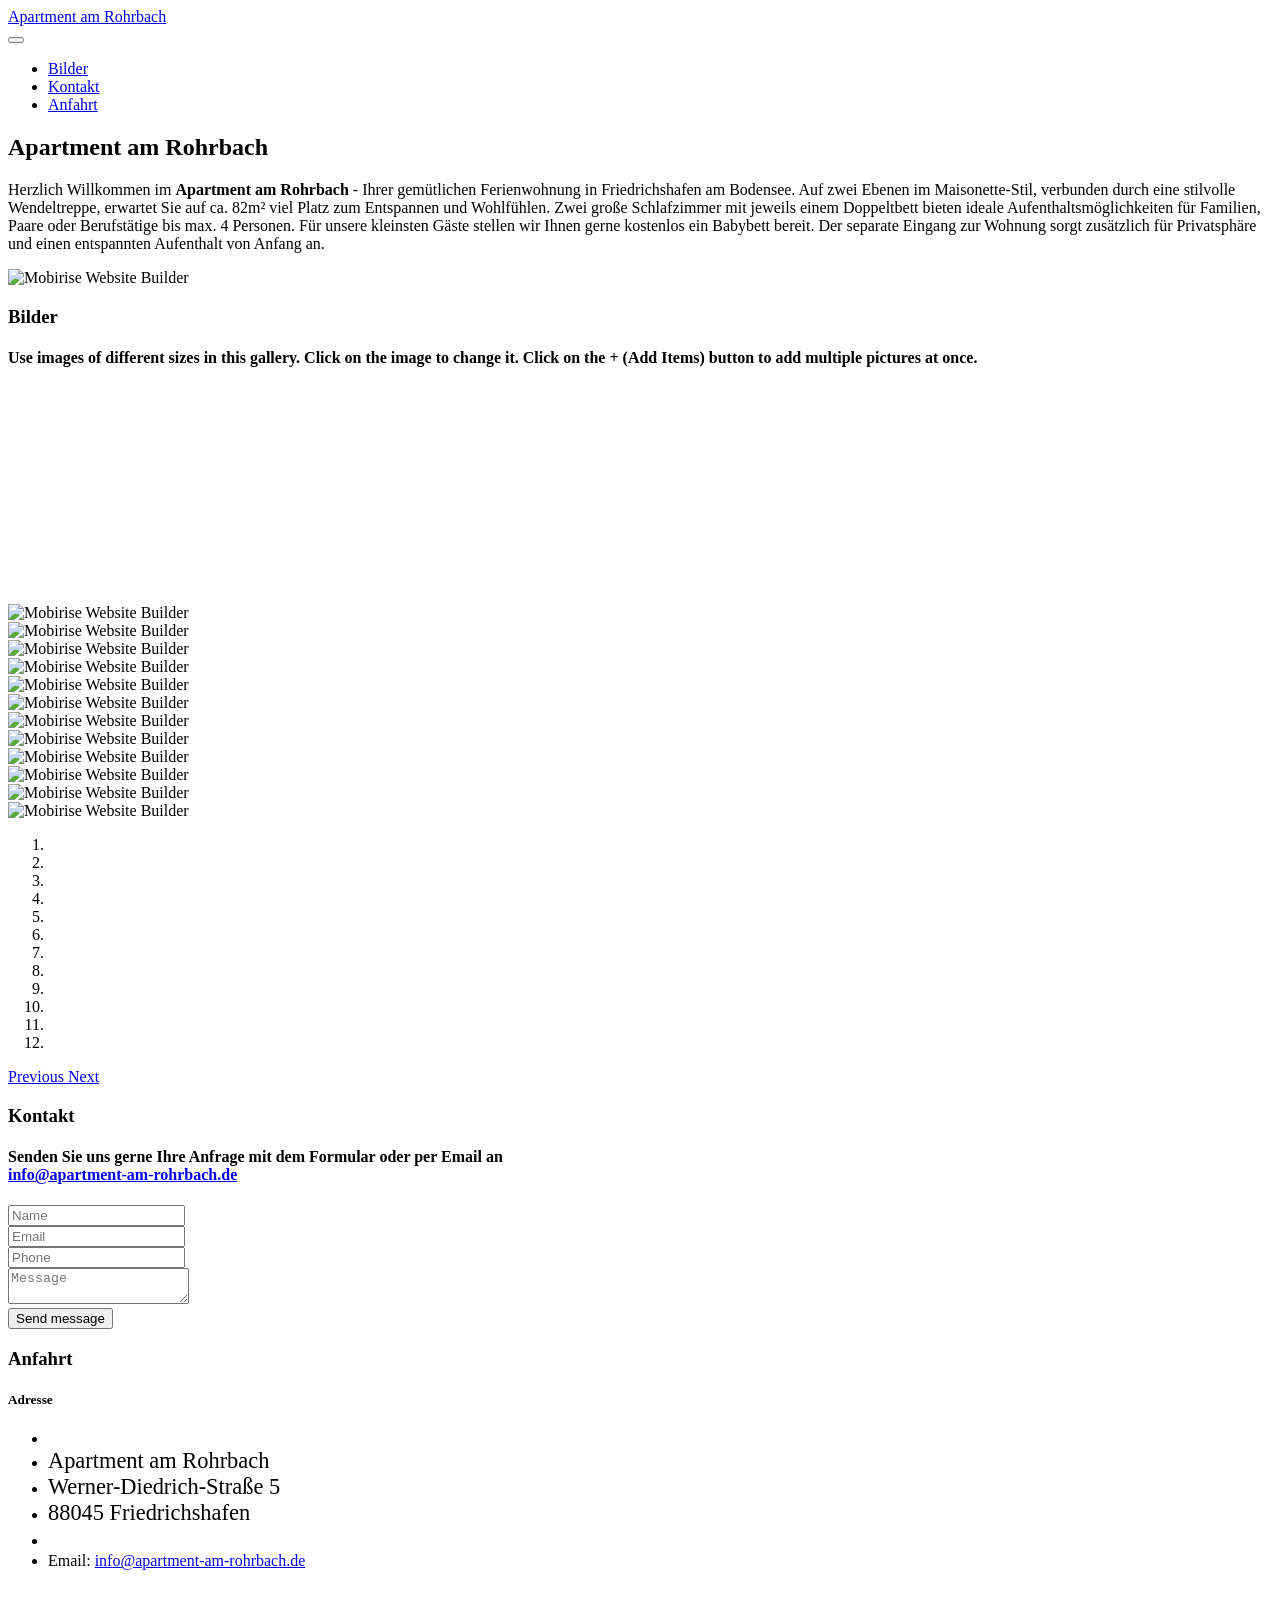
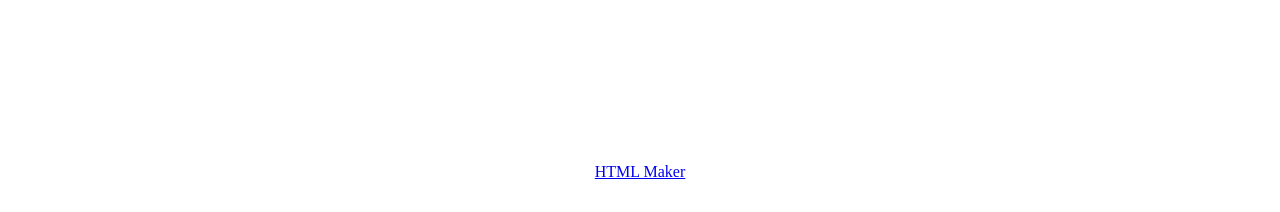
==== index.html @ 5d260c0f "Add files via upload" ====
<!DOCTYPE html>
<html  >
<head>
  <!-- Site made with Mobirise Website Builder v6.1.12, https://mobirise.com -->
  <meta charset="UTF-8">
  <meta http-equiv="X-UA-Compatible" content="IE=edge">
  <meta name="generator" content="Mobirise v6.1.12, mobirise.com">
  <meta name="viewport" content="width=device-width, initial-scale=1, minimum-scale=1">
  <link rel="shortcut icon" href="assets/images/logo.png" type="image/x-icon">
  <meta name="description" content="">
  
  
  <title>Apartment am Rohrbach</title>
  <link rel="stylesheet" href="assets/web/assets/mobirise-icons2/mobirise2.css">
  <link rel="stylesheet" href="assets/bootstrap/css/bootstrap.min.css">
  <link rel="stylesheet" href="assets/animatecss/animate.css">
  <link rel="stylesheet" href="assets/dropdown/css/style.css">
  <link rel="stylesheet" href="assets/theme/css/style.css">
  <link rel="stylesheet" href="assets/gallery/style.css">
  <link rel="preload" href="https://fonts.googleapis.com/css?family=Inter+Tight:100,200,300,400,500,600,700,800,900,100i,200i,300i,400i,500i,600i,700i,800i,900i&display=swap" as="style" onload="this.onload=null;this.rel='stylesheet'">
  <noscript><link rel="stylesheet" href="https://fonts.googleapis.com/css?family=Inter+Tight:100,200,300,400,500,600,700,800,900,100i,200i,300i,400i,500i,600i,700i,800i,900i&display=swap"></noscript>
  <link rel="preload" as="style" href="assets/mobirise/css/mbr-additional.css?v=cP3oNn"><link rel="stylesheet" href="assets/mobirise/css/mbr-additional.css?v=cP3oNn" type="text/css">

  
  
  
</head>
<body>
  
  <section data-bs-version="5.1" class="menu menu2 cid-tJS6tZXiPa" once="menu" id="menu02-0">
	

	<nav class="navbar navbar-dropdown navbar-fixed-top navbar-expand-lg">
		<div class="container">
			<div class="navbar-brand">
				
				<span class="navbar-caption-wrap"><a class="navbar-caption text-black text-primary display-4" href="index.html#header05-1">Apartment am Rohrbach</a></span>
			</div>
			<button class="navbar-toggler" type="button" data-toggle="collapse" data-bs-toggle="collapse" data-target="#navbarSupportedContent" data-bs-target="#navbarSupportedContent" aria-controls="navbarNavAltMarkup" aria-expanded="false" aria-label="Toggle navigation">
				<div class="hamburger">
					<span></span>
					<span></span>
					<span></span>
					<span></span>
				</div>
			</button>
			<div class="collapse navbar-collapse" id="navbarSupportedContent">
				<ul class="navbar-nav nav-dropdown nav-right" data-app-modern-menu="true"><li class="nav-item">
						<a class="nav-link link text-black text-primary display-4" href="index.html#gallery02-v" aria-expanded="false">Bilder</a>
					</li><li class="nav-item">
						<a class="nav-link link text-black text-primary display-4" href="index.html#form02-6">Kontakt</a>
					</li><li class="nav-item"><a class="nav-link link text-black text-primary display-4" href="index.html#contacts02-9">Anfahrt</a></li></ul>
				<div class="icons-menu">
					<a class="iconfont-wrapper" href="https://www.apartment-am-rohrbach.de" target="_blank">
						<span class="p-2 mbr-iconfont mobi-mbri-home mobi-mbri"></span>
					</a>
					<a class="iconfont-wrapper" href="mailto:info@apartment-am-rohrbach.de">
						<span class="p-2 mbr-iconfont mobi-mbri-letter mobi-mbri"></span>
					</a>
					<a class="iconfont-wrapper" href="https://maps.app.goo.gl/yZsZpPcRjPJZHcR48" target="_blank">
						<span class="p-2 mbr-iconfont mobi-mbri-map-pin mobi-mbri"></span>
					</a>
					
				</div>
				
			</div>
		</div>
	</nav>
</section>

<section data-bs-version="5.1" class="header5 cid-tJS6uM4N87" id="header05-1">
	

	
	
	<div class="topbg"></div>
	<div class="align-center container">
		<div class="row justify-content-center">
			<div class="col-md-12 col-lg-9">
				<h1 class="mbr-section-title mbr-fonts-style mb-4 display-1"><strong>Apartment am Rohrbach</strong><br></h1>
				<p class="mbr-text mbr-fonts-style mb-4 display-7">Herzlich Willkommen im <strong>Apartment am Rohrbach</strong> - Ihrer gemütlichen Ferienwohnung in Friedrichshafen am Bodensee. Auf zwei Ebenen im Maisonette-Stil, verbunden durch eine stilvolle Wendeltreppe, erwartet Sie auf ca. 82m² viel Platz zum Entspannen und Wohlfühlen. Zwei große Schlafzimmer mit jeweils einem Doppeltbett bieten ideale Aufenthaltsmöglichkeiten für Familien, Paare oder Berufstätige bis max. 4 Personen. Für unsere kleinsten Gäste stellen wir Ihnen gerne kostenlos ein Babybett bereit. Der separate Eingang zur Wohnung sorgt zusätzlich für Privatsphäre und einen entspannten Aufenthalt von Anfang an.</p>
				
			</div>
		</div>
		<div class="row mt-5 justify-content-center">
			<div class="col-12 col-lg-12">
				<img src="assets/images/2026-04-212013-fotor-2048x1536.jpg" alt="Mobirise Website Builder" title="">
			</div>
		</div>
	</div>
</section>

<section data-bs-version="5.1" class="gallery1 mbr-gallery cid-tMlDYtQ5fF" id="gallery02-v">
    

    
    

    <div class="container-fluid">
        <div class="row justify-content-center">
            <div class="col-12 content-head">
                <div class="mbr-section-head mb-5">
                    <h3 class="mbr-section-title mbr-fonts-style align-center m-0 display-2"><strong>Bilder</strong></h3>
                    <h4 class="mbr-section-subtitle mbr-fonts-style align-center mb-0 mt-4 display-7">Use images of different sizes in this gallery. Click on the image to change it. Click on the + (Add Items) button to add multiple pictures at once.</h4>
                </div>
            </div>
        </div>
        <div class="row mbr-gallery mbr-masonry" data-masonry="{&quot;percentPosition&quot;: true }">
            <div class="col-12 col-md-6 col-lg-3 item gallery-image active">
                <div class="item-wrapper" data-toggle="modal" data-bs-toggle="modal" data-target="#vhIo74nxDC-modal" data-bs-target="#vhIo74nxDC-modal">
                    <img class="w-100" src="assets/images/2026-04-2120131-fotor-733x550.jpg" alt="" data-slide-to="0" data-bs-slide-to="0" data-target="#lb-vhIo74nxDC" data-bs-target="#lb-vhIo74nxDC">
                    <div class="icon-wrapper">
                        <span class="mobi-mbri mobi-mbri-search mbr-iconfont mbr-iconfont-btn"></span>
                    </div>
                </div>
                
            </div>
            <div class="col-12 col-md-6 col-lg-3 item gallery-image">
                <div class="item-wrapper" data-toggle="modal" data-bs-toggle="modal" data-target="#vhIo74nxDC-modal" data-bs-target="#vhIo74nxDC-modal">
                    <img class="w-100" src="assets/images/2026-04-2120132-fotor-733x550.jpg" alt="" data-slide-to="1" data-bs-slide-to="1" data-target="#lb-vhIo74nxDC" data-bs-target="#lb-vhIo74nxDC">
                    <div class="icon-wrapper">
                        <span class="mobi-mbri mobi-mbri-search mbr-iconfont mbr-iconfont-btn"></span>
                    </div>
                </div>
                
            </div>
            <div class="col-12 col-md-6 col-lg-3 item gallery-image">
                <div class="item-wrapper" data-toggle="modal" data-bs-toggle="modal" data-target="#vhIo74nxDC-modal" data-bs-target="#vhIo74nxDC-modal">
                    <img class="w-100" src="assets/images/20260301-131536-fotor-733x550.jpg" alt="" data-slide-to="2" data-bs-slide-to="2" data-target="#lb-vhIo74nxDC" data-bs-target="#lb-vhIo74nxDC">
                    <div class="icon-wrapper">
                        <span class="mobi-mbri mobi-mbri-search mbr-iconfont mbr-iconfont-btn"></span>
                    </div>
                </div>
                
            </div>
            <div class="col-12 col-md-6 col-lg-3 item gallery-image">
                <div class="item-wrapper" data-toggle="modal" data-bs-toggle="modal" data-target="#vhIo74nxDC-modal" data-bs-target="#vhIo74nxDC-modal">
                    <img class="w-100" src="assets/images/2026-04-21201310-fotor-733x977.jpg" alt="" data-slide-to="3" data-bs-slide-to="3" data-target="#lb-vhIo74nxDC" data-bs-target="#lb-vhIo74nxDC">
                    <div class="icon-wrapper">
                        <span class="mobi-mbri mobi-mbri-search mbr-iconfont mbr-iconfont-btn"></span>
                    </div>
                </div>
                
            </div><div class="col-12 col-md-6 col-lg-3 item gallery-image">
                <div class="item-wrapper" data-toggle="modal" data-bs-toggle="modal" data-target="#vhIo74nxDC-modal" data-bs-target="#vhIo74nxDC-modal">
                    <img class="w-100" src="assets/images/2026-04-2120138-fotor-2048x1536.jpg" alt="" data-slide-to="4" data-bs-slide-to="4" data-target="#lb-vhIo74nxDC" data-bs-target="#lb-vhIo74nxDC">
                    <div class="icon-wrapper">
                        <span class="mobi-mbri mobi-mbri-search mbr-iconfont mbr-iconfont-btn"></span>
                    </div>
                </div>
                
            </div><div class="col-12 col-md-6 col-lg-3 item gallery-image">
                <div class="item-wrapper" data-toggle="modal" data-bs-toggle="modal" data-target="#vhIo74nxDC-modal" data-bs-target="#vhIo74nxDC-modal">
                    <img class="w-100" src="assets/images/559794142-fotor-576x768.jpg" alt="" data-slide-to="5" data-bs-slide-to="5" data-target="#lb-vhIo74nxDC" data-bs-target="#lb-vhIo74nxDC">
                    <div class="icon-wrapper">
                        <span class="mobi-mbri mobi-mbri-search mbr-iconfont mbr-iconfont-btn"></span>
                    </div>
                </div>
                
            </div><div class="col-12 col-md-6 col-lg-3 item gallery-image">
                <div class="item-wrapper" data-toggle="modal" data-bs-toggle="modal" data-target="#vhIo74nxDC-modal" data-bs-target="#vhIo74nxDC-modal">
                    <img class="w-100" src="assets/images/2026-04-2120139-fotor-4032x3024.jpg" alt="" data-slide-to="6" data-bs-slide-to="6" data-target="#lb-vhIo74nxDC" data-bs-target="#lb-vhIo74nxDC">
                    <div class="icon-wrapper">
                        <span class="mobi-mbri mobi-mbri-search mbr-iconfont mbr-iconfont-btn"></span>
                    </div>
                </div>
                
            </div>
            <div class="col-12 col-md-6 col-lg-3 item gallery-image">
                <div class="item-wrapper" data-toggle="modal" data-bs-toggle="modal" data-target="#vhIo74nxDC-modal" data-bs-target="#vhIo74nxDC-modal">
                    <img class="w-100" src="assets/images/2026-04-2120134-fotor-733x550.jpg" alt="" data-slide-to="7" data-bs-slide-to="7" data-target="#lb-vhIo74nxDC" data-bs-target="#lb-vhIo74nxDC">
                    <div class="icon-wrapper">
                        <span class="mobi-mbri mobi-mbri-search mbr-iconfont mbr-iconfont-btn"></span>
                    </div>
                </div>
                
            </div>
            <div class="col-12 col-md-6 col-lg-3 item gallery-image">
                <div class="item-wrapper" data-toggle="modal" data-bs-toggle="modal" data-target="#vhIo74nxDC-modal" data-bs-target="#vhIo74nxDC-modal">
                    <img class="w-100" src="assets/images/2026-04-2120136-fotor-733x550.jpg" alt="" data-slide-to="8" data-bs-slide-to="8" data-target="#lb-vhIo74nxDC" data-bs-target="#lb-vhIo74nxDC">
                    <div class="icon-wrapper">
                        <span class="mobi-mbri mobi-mbri-search mbr-iconfont mbr-iconfont-btn"></span>
                    </div>
                </div>
                
            </div><div class="col-12 col-md-6 col-lg-3 item gallery-image">
                <div class="item-wrapper" data-toggle="modal" data-bs-toggle="modal" data-target="#vhIo74nxDC-modal" data-bs-target="#vhIo74nxDC-modal">
                    <img class="w-100" src="assets/images/20251231-103114-fotor-2048x1536.jpg" alt="" data-slide-to="9" data-bs-slide-to="9" data-target="#lb-vhIo74nxDC" data-bs-target="#lb-vhIo74nxDC">
                    <div class="icon-wrapper">
                        <span class="mobi-mbri mobi-mbri-search mbr-iconfont mbr-iconfont-btn"></span>
                    </div>
                </div>
                
            </div>
            <div class="col-12 col-md-6 col-lg-3 item gallery-image">
                <div class="item-wrapper" data-toggle="modal" data-bs-toggle="modal" data-target="#vhIo74nxDC-modal" data-bs-target="#vhIo74nxDC-modal">
                    <img class="w-100" src="assets/images/2026-04-2120137-fotor-733x550.jpg" alt="" data-slide-to="10" data-bs-slide-to="10" data-target="#lb-vhIo74nxDC" data-bs-target="#lb-vhIo74nxDC">
                    <div class="icon-wrapper">
                        <span class="mobi-mbri mobi-mbri-search mbr-iconfont mbr-iconfont-btn"></span>
                    </div>
                </div>
                
            </div><div class="col-12 col-md-6 col-lg-3 item gallery-image">
                <div class="item-wrapper" data-toggle="modal" data-bs-toggle="modal" data-target="#vhIo74nxDC-modal" data-bs-target="#vhIo74nxDC-modal">
                    <img class="w-100" src="assets/images/2026-04-21201311-fotor-2048x1536.jpg" alt="" data-slide-to="11" data-bs-slide-to="11" data-target="#lb-vhIo74nxDC" data-bs-target="#lb-vhIo74nxDC">
                    <div class="icon-wrapper">
                        <span class="mobi-mbri mobi-mbri-search mbr-iconfont mbr-iconfont-btn"></span>
                    </div>
                </div>
                
            </div>
        </div>

        <div class="modal mbr-slider" tabindex="-1" role="dialog" aria-hidden="true" id="vhIo74nxDC-modal">
            <div class="modal-dialog" role="document">
                <div class="modal-content">
                    <div class="modal-body">
                        <div class="carousel slide carousel-fade" id="lb-vhIo74nxDC" data-interval="5000" data-bs-interval="5000">
                            <div class="carousel-inner">
                                <div class="carousel-item active">
                                    <img class="d-block w-100" src="assets/images/2026-04-2120131-fotor-733x550.jpg" alt="Mobirise Website Builder">
                                </div>
                                <div class="carousel-item">
                                    <img class="d-block w-100" src="assets/images/2026-04-2120132-fotor-733x550.jpg" alt="Mobirise Website Builder">
                                </div>
                                <div class="carousel-item">
                                    <img class="d-block w-100" src="assets/images/20260301-131536-fotor-733x550.jpg" alt="Mobirise Website Builder">
                                </div>
                                <div class="carousel-item">
                                    <img class="d-block w-100" src="assets/images/2026-04-21201310-fotor-733x977.jpg" alt="Mobirise Website Builder">
                                </div><div class="carousel-item">
                                    <img class="d-block w-100" src="assets/images/2026-04-2120138-fotor-2048x1536.jpg" alt="Mobirise Website Builder">
                                </div><div class="carousel-item">
                                    <img class="d-block w-100" src="assets/images/559794142-fotor-576x768.jpg" alt="Mobirise Website Builder">
                                </div><div class="carousel-item">
                                    <img class="d-block w-100" src="assets/images/2026-04-2120139-fotor-4032x3024.jpg" alt="Mobirise Website Builder">
                                </div>
                                <div class="carousel-item">
                                    <img class="d-block w-100" src="assets/images/2026-04-2120134-fotor-733x550.jpg" alt="Mobirise Website Builder">
                                </div>
                                <div class="carousel-item">
                                    <img class="d-block w-100" src="assets/images/2026-04-2120136-fotor-733x550.jpg" alt="Mobirise Website Builder">
                                </div><div class="carousel-item">
                                    <img class="d-block w-100" src="assets/images/20251231-103114-fotor-2048x1536.jpg" alt="Mobirise Website Builder">
                                </div>
                                <div class="carousel-item">
                                    <img class="d-block w-100" src="assets/images/2026-04-2120137-fotor-733x550.jpg" alt="Mobirise Website Builder">
                                </div><div class="carousel-item">
                                    <img class="d-block w-100" src="assets/images/2026-04-21201311-fotor-2048x1536.jpg" alt="Mobirise Website Builder">
                                </div>
                            </div>
                            <ol class="carousel-indicators">
                                <li data-slide-to="0" data-bs-slide-to="0" class="active" data-target="#lb-vhIo74nxDC" data-bs-target="#lb-vhIo74nxDC"></li>
                                <li data-slide-to="1" data-bs-slide-to="1" data-target="#lb-vhIo74nxDC" data-bs-target="#lb-vhIo74nxDC"></li>
                                <li data-slide-to="2" data-bs-slide-to="2" data-target="#lb-vhIo74nxDC" data-bs-target="#lb-vhIo74nxDC"></li>
                                <li data-slide-to="3" data-bs-slide-to="3" data-target="#lb-vhIo74nxDC" data-bs-target="#lb-vhIo74nxDC"></li><li data-slide-to="4" data-bs-slide-to="4" data-target="#lb-vhIo74nxDC" data-bs-target="#lb-vhIo74nxDC"></li><li data-slide-to="5" data-bs-slide-to="5" data-target="#lb-vhIo74nxDC" data-bs-target="#lb-vhIo74nxDC"></li>
                                <li data-slide-to="6" data-bs-slide-to="6" data-target="#lb-vhIo74nxDC" data-bs-target="#lb-vhIo74nxDC"></li><li data-slide-to="7" data-bs-slide-to="7" data-target="#lb-vhIo74nxDC" data-bs-target="#lb-vhIo74nxDC"></li>
                                <li data-slide-to="8" data-bs-slide-to="8" data-target="#lb-vhIo74nxDC" data-bs-target="#lb-vhIo74nxDC"></li><li data-slide-to="9" data-bs-slide-to="9" data-target="#lb-vhIo74nxDC" data-bs-target="#lb-vhIo74nxDC"></li>
                                <li data-slide-to="10" data-bs-slide-to="10" data-target="#lb-vhIo74nxDC" data-bs-target="#lb-vhIo74nxDC"></li><li data-slide-to="11" data-bs-slide-to="11" data-target="#lb-vhIo74nxDC" data-bs-target="#lb-vhIo74nxDC"></li>
                            </ol>
                            <a role="button" href="" class="close" data-dismiss="modal" data-bs-dismiss="modal" aria-label="Close">
                            </a>
                            <a class="carousel-control-prev carousel-control" role="button" data-slide="prev" data-bs-slide="prev" href="#lb-vhIo74nxDC">
                                <span class="mobi-mbri mobi-mbri-arrow-prev" aria-hidden="true"></span>
                                <span class="sr-only visually-hidden">Previous</span>
                            </a>
                            <a class="carousel-control-next carousel-control" role="button" data-slide="next" data-bs-slide="next" href="#lb-vhIo74nxDC">
                                <span class="mobi-mbri mobi-mbri-arrow-next" aria-hidden="true"></span>
                                <span class="sr-only visually-hidden">Next</span>
                            </a>
                        </div>
                    </div>
                </div>
            </div>
        </div>
    </div>
</section>

<section data-bs-version="5.1" class="form5 cid-tJS9pBcTSa" id="form02-6">
    
    
    <div class="container">
        <div class="mbr-section-head mb-5">
            <h3 class="mbr-section-title mbr-fonts-style align-center mb-0 display-2">
                <strong>Kontakt</strong></h3>
            <h4 class="mbr-section-subtitle mbr-fonts-style align-center mb-0 mt-4 display-7">Senden Sie uns gerne Ihre Anfrage mit dem Formular oder per Email an<br><a href="mailto:info@apartment-am-rohrbach.de" class="text-primary">info@apartment-am-rohrbach.de</a></h4>
        </div>
        <div class="row justify-content-center mt-4">
            <div class="col-lg-8 mx-auto mbr-form" data-form-type="formoid">
                <form action="https://mobirise.eu/" method="POST" class="mbr-form form-with-styler" data-form-title="Form Name"><input type="hidden" name="email" data-form-email="true" value="N16jbRNr8ApjasoyV9IWpujRyMwqgr7UV6xUQabr7xlIH0kCISANIzRBtOyxBUZsQSmrsM0pdO13mxKOkMIcu9Z0qf04OXgQXfkVB5BmFquwYFcL3EEanIl7yxG89aTi">
                    <div class="row">
                        <div hidden="hidden" data-form-alert="" class="alert alert-success col-12">Thanks for filling out the form!</div>
                        <div hidden="hidden" data-form-alert-danger="" class="alert alert-danger col-12">
                            Oops...! some problem!
                        </div>
                    </div>
                    <div class="dragArea row">
                        <div class="col-md col-sm-12 form-group mb-3" data-for="name">
                            <input type="text" name="name" placeholder="Name" data-form-field="name" class="form-control" value="" id="name-form02-6">
                        </div>
                        <div class="col-md col-sm-12 form-group mb-3" data-for="email">
                            <input type="email" name="email" placeholder="Email" data-form-field="email" class="form-control" value="" id="email-form02-6">
                        </div>
                        <div class="col-12 form-group mb-3" data-for="phone">
                            <input type="tel" name="phone" placeholder="Phone" data-form-field="phone" class="form-control" value="" id="phone-form02-6">
                        </div>
                        <div class="col-12 form-group mb-3" data-for="textarea">
                            <textarea name="textarea" placeholder="Message" data-form-field="textarea" class="form-control" id="textarea-form02-6"></textarea>
                        </div>
                        <div class="col-lg-12 col-md-12 col-sm-12 align-center mbr-section-btn"><button type="submit" class="btn btn-primary display-7">Send message</button></div>
                    </div>
                </form>
            </div>
        </div>
    </div>
</section>

<section data-bs-version="5.1" class="contacts2 map1 cid-tLdYHD757A" id="contacts02-9">

    

    
    <div class="container">
        <div class="mbr-section-head mb-5">
            <h3 class="mbr-section-title mbr-fonts-style align-center mb-0 display-2">
                <strong>Anfahrt</strong></h3>
            
        </div>
        <div class="row justify-content-center mt-4">
            <div class="card col-12 col-md-5">
                <div class="card-wrapper">
                    <div class="text-wrapper">
                        <h5 class="cardTitle mbr-fonts-style mb-2 display-5">Adresse</h5>
                    <ul class="list mbr-fonts-style display-7">
                        <li class="mbr-text item-wrap"><br></li><li class="mbr-text item-wrap"><span style="font-size: 1.4rem;">Apartment am Rohrbach</span></li><li class="mbr-text item-wrap"><span style="font-size: 1.4rem;">Werner-Diedrich-Straße 5</span></li><li class="mbr-text item-wrap"><span style="font-size: 1.4rem;">88045 Friedrichshafen</span></li><li class="mbr-text item-wrap"><span style="font-size: 1.4rem;"><br></span></li><li class="mbr-text item-wrap">Email: <a href="mailto:info@apartment-am-rohrbach.de?subject=Anfrage" class="text-primary">info@apartment-am-rohrbach.de</a></li>
                    </ul>
                    </div>
                </div>
            </div>
            <div class="map-wrapper col-12 col-md-7">
                <div class="google-map"><iframe frameborder="0" style="border:0" src="https://maps.google.com/maps?width=600&amp;height=450&amp;hl=en&amp;q=Apartment%20am%20Rohrbach%20Werner-Diedrich-Stra%C3%9Fe%205%20Friedrichshafen+(Apartment%20am%20Rohrbach)&amp;t=&amp;z=10&amp;ie=UTF8&amp;iwloc=B&amp;output=embed" allowfullscreen=""></iframe></div>
            </div>
        </div>
    </div>
</section><section class="display-7" style="padding: 0;align-items: center;justify-content: center;flex-wrap: wrap;    align-content: center;display: flex;position: relative;height: 4rem;"><a href="https://mobiri.se/4705733" style="flex: 1 1;height: 4rem;position: absolute;width: 100%;z-index: 1;"><img alt="" style="height: 4rem;" src="[data-uri]"></a><p style="margin: 0;text-align: center;" class="display-7">&#8204;</p><a style="z-index:1" href="https://mobirise.com/html-builder.html">HTML Maker</a></section><script src="assets/bootstrap/js/bootstrap.bundle.min.js"></script>  <script src="assets/smoothscroll/smooth-scroll.js"></script>  <script src="assets/ytplayer/index.js"></script>  <script src="assets/dropdown/js/navbar-dropdown.js"></script>  <script src="assets/masonry/masonry.pkgd.min.js"></script>  <script src="assets/imagesloaded/imagesloaded.pkgd.min.js"></script>  <script src="assets/theme/js/script.js"></script>  <script src="assets/gallery/player.min.js"></script>  <script src="assets/gallery/script.js"></script>  <script src="assets/formoid/formoid.min.js"></script>  
  
  
  <input name="animation" type="hidden">
  </body>
</html>
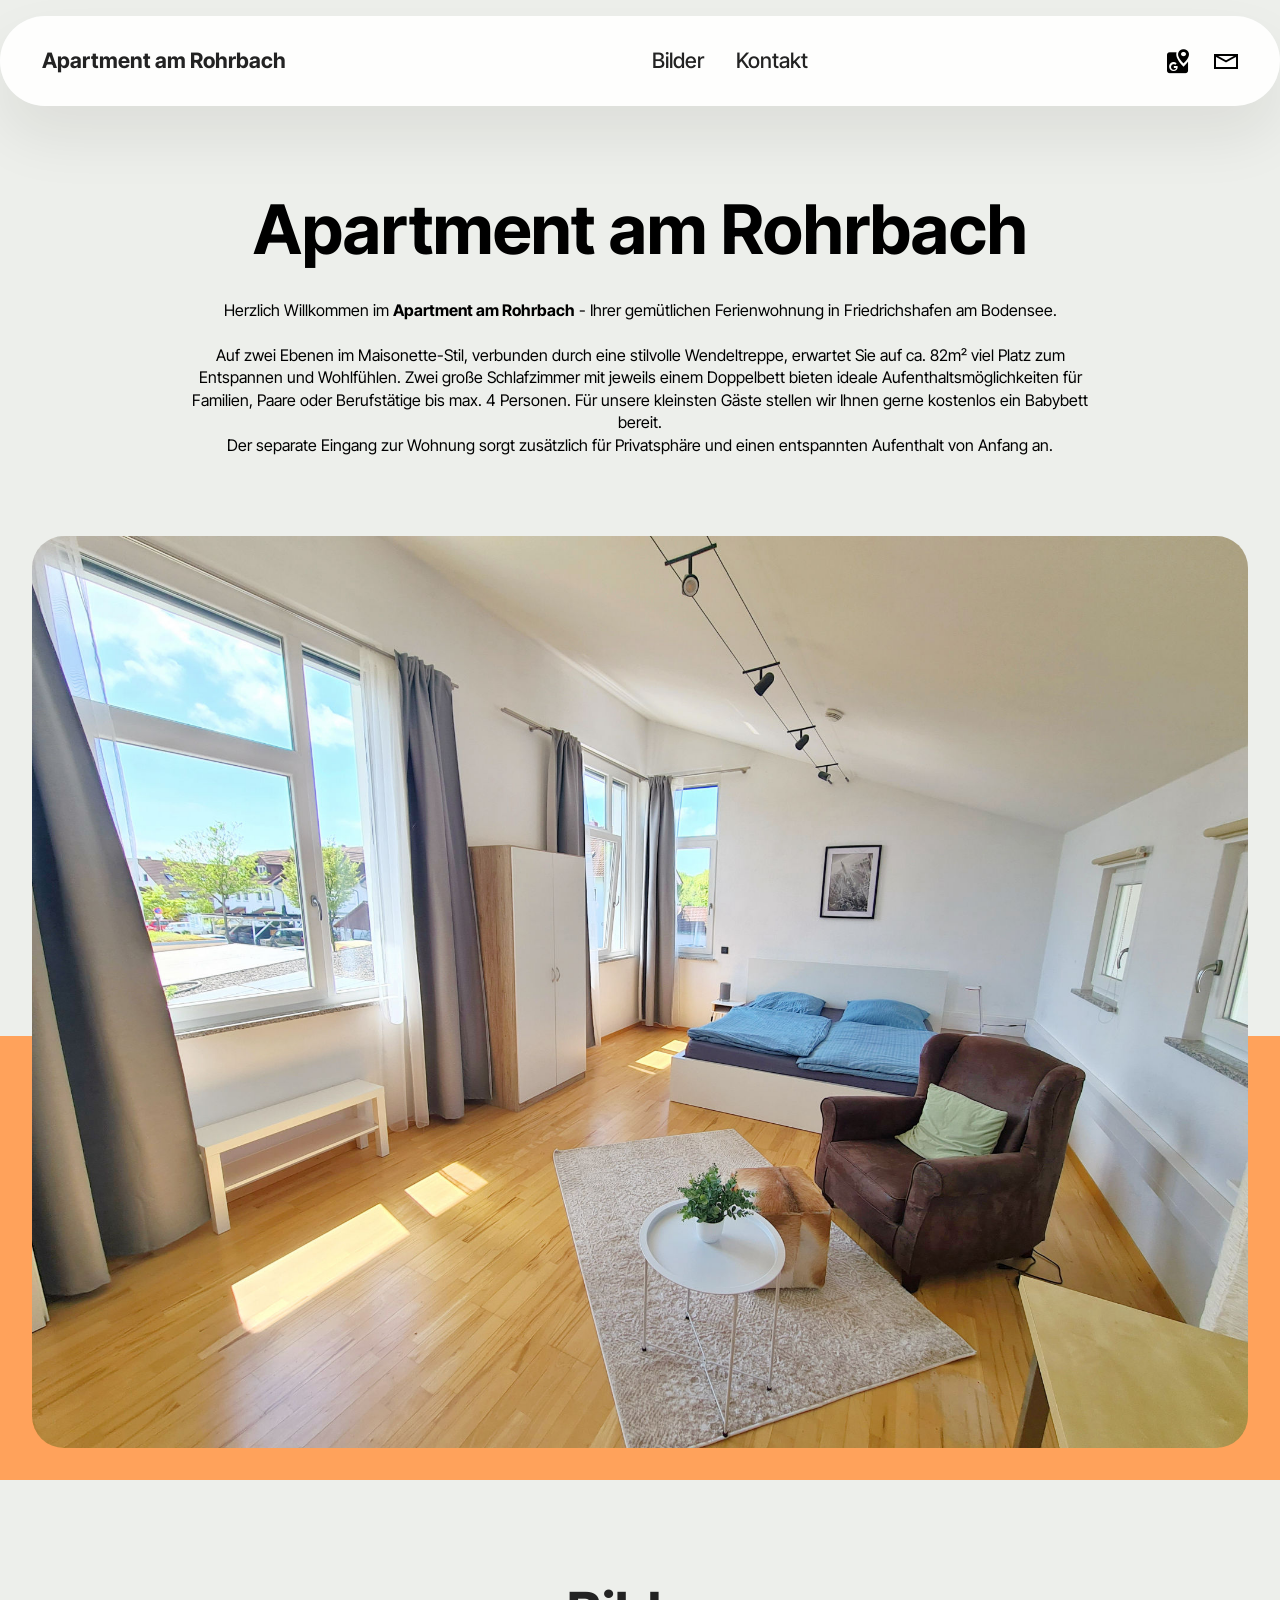
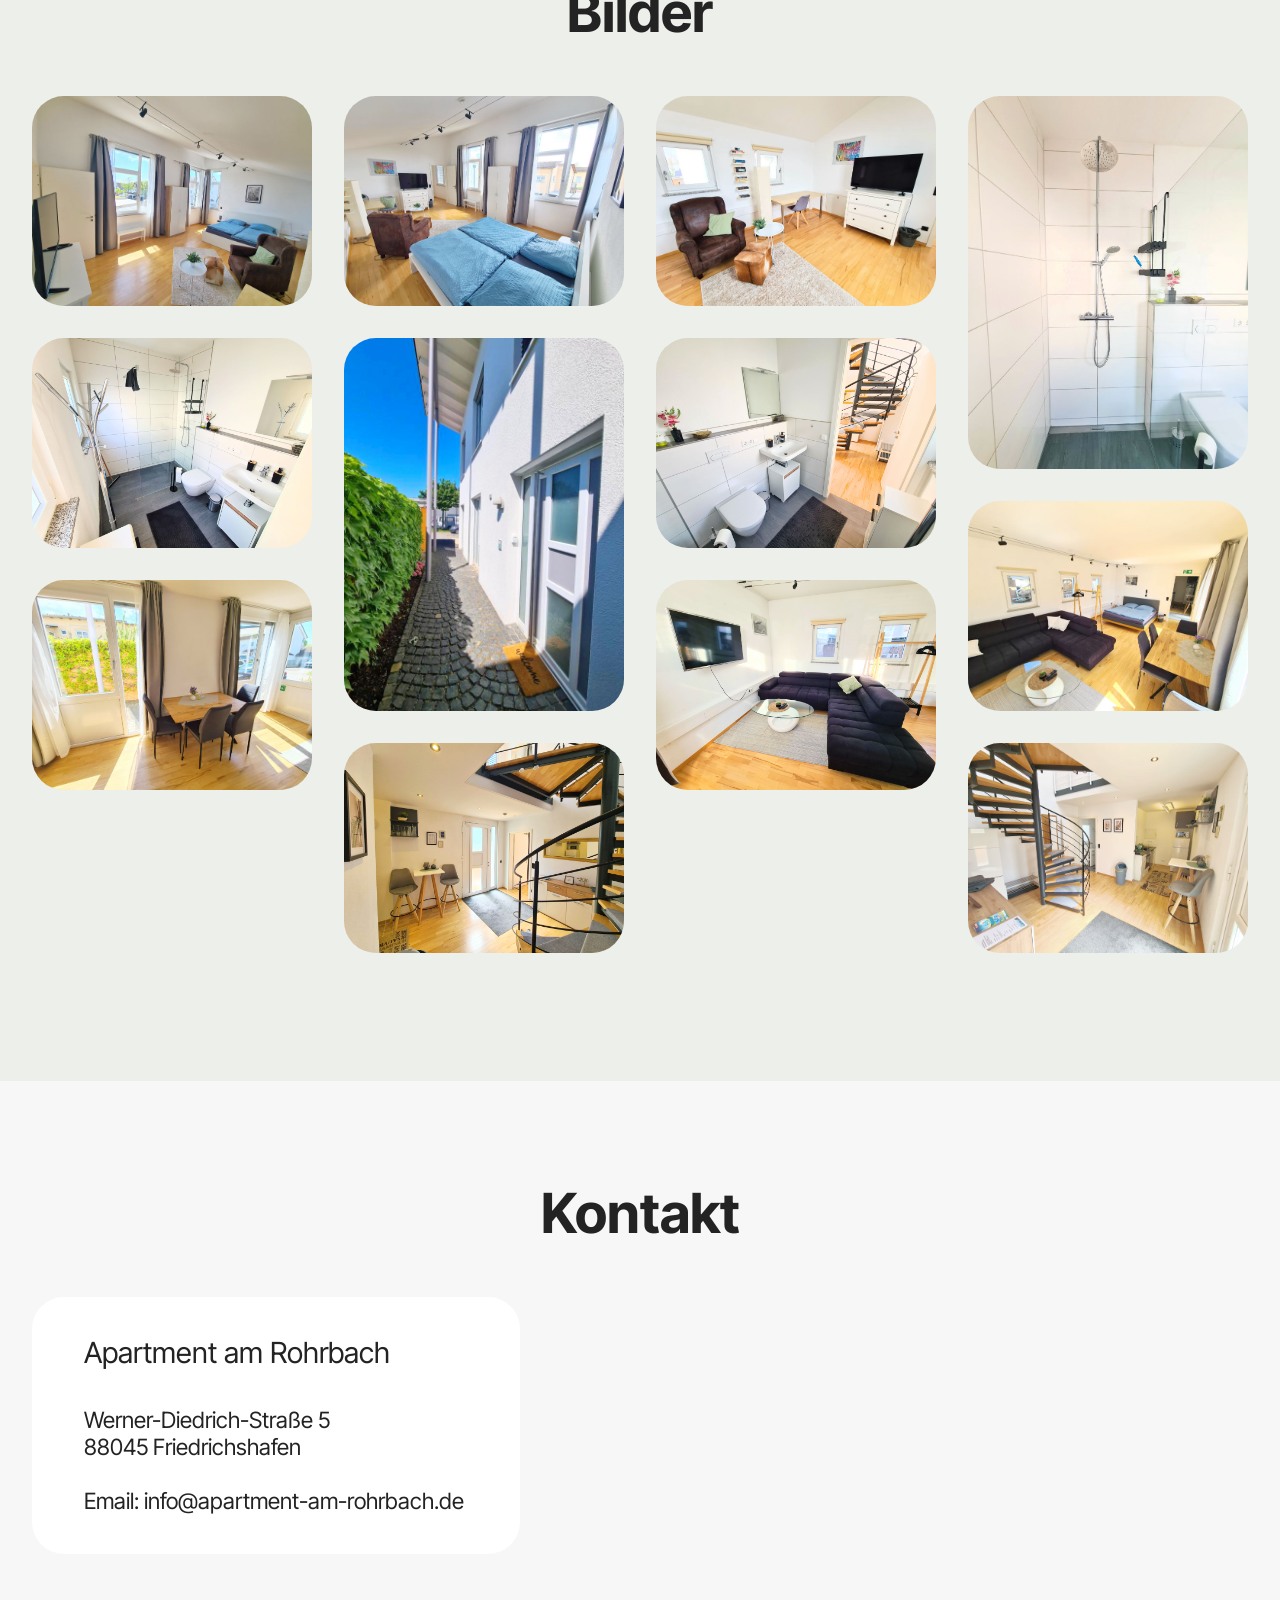
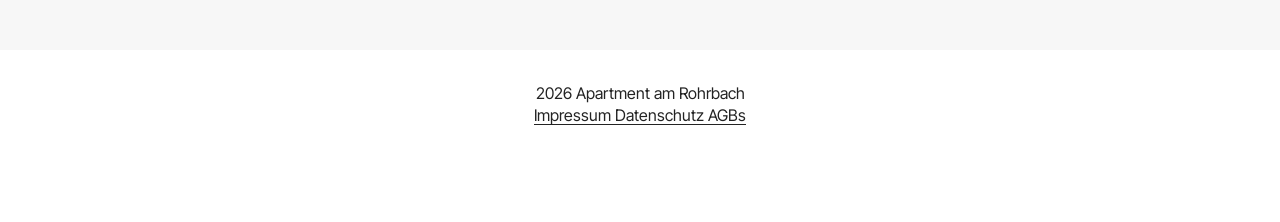
==== commit 99e9f711: "Add files via upload" ====
--- a/index.html
+++ b/index.html
@@ -15,11 +15,12 @@
   <link rel="stylesheet" href="assets/bootstrap/css/bootstrap.min.css">
   <link rel="stylesheet" href="assets/animatecss/animate.css">
   <link rel="stylesheet" href="assets/dropdown/css/style.css">
+  <link rel="stylesheet" href="assets/socicon/css/styles.css">
   <link rel="stylesheet" href="assets/theme/css/style.css">
   <link rel="stylesheet" href="assets/gallery/style.css">
   <link rel="preload" href="https://fonts.googleapis.com/css?family=Inter+Tight:100,200,300,400,500,600,700,800,900,100i,200i,300i,400i,500i,600i,700i,800i,900i&display=swap" as="style" onload="this.onload=null;this.rel='stylesheet'">
   <noscript><link rel="stylesheet" href="https://fonts.googleapis.com/css?family=Inter+Tight:100,200,300,400,500,600,700,800,900,100i,200i,300i,400i,500i,600i,700i,800i,900i&display=swap"></noscript>
-  <link rel="preload" as="style" href="assets/mobirise/css/mbr-additional.css?v=cP3oNn"><link rel="stylesheet" href="assets/mobirise/css/mbr-additional.css?v=cP3oNn" type="text/css">
+  <link rel="preload" as="style" href="assets/mobirise/css/mbr-additional.css?v=w7lX9H"><link rel="stylesheet" href="assets/mobirise/css/mbr-additional.css?v=w7lX9H" type="text/css">
 
   
   
@@ -48,18 +49,16 @@
 				<ul class="navbar-nav nav-dropdown nav-right" data-app-modern-menu="true"><li class="nav-item">
 						<a class="nav-link link text-black text-primary display-4" href="index.html#gallery02-v" aria-expanded="false">Bilder</a>
 					</li><li class="nav-item">
-						<a class="nav-link link text-black text-primary display-4" href="index.html#form02-6">Kontakt</a>
-					</li><li class="nav-item"><a class="nav-link link text-black text-primary display-4" href="index.html#contacts02-9">Anfahrt</a></li></ul>
+						<a class="nav-link link text-black text-primary display-4" href="index.html#contacts02-9">Kontakt</a>
+					</li></ul>
 				<div class="icons-menu">
-					<a class="iconfont-wrapper" href="https://www.apartment-am-rohrbach.de" target="_blank">
-						<span class="p-2 mbr-iconfont mobi-mbri-home mobi-mbri"></span>
+					<a class="iconfont-wrapper" href="https://maps.app.goo.gl/yZsZpPcRjPJZHcR48" target="_blank">
+						<span class="p-2 mbr-iconfont socicon-googlemaps socicon"></span>
 					</a>
 					<a class="iconfont-wrapper" href="mailto:info@apartment-am-rohrbach.de">
 						<span class="p-2 mbr-iconfont mobi-mbri-letter mobi-mbri"></span>
 					</a>
-					<a class="iconfont-wrapper" href="https://maps.app.goo.gl/yZsZpPcRjPJZHcR48" target="_blank">
-						<span class="p-2 mbr-iconfont mobi-mbri-map-pin mobi-mbri"></span>
-					</a>
+					
 					
 				</div>
 				
@@ -78,7 +77,7 @@
 		<div class="row justify-content-center">
 			<div class="col-md-12 col-lg-9">
 				<h1 class="mbr-section-title mbr-fonts-style mb-4 display-1"><strong>Apartment am Rohrbach</strong><br></h1>
-				<p class="mbr-text mbr-fonts-style mb-4 display-7">Herzlich Willkommen im <strong>Apartment am Rohrbach</strong> - Ihrer gemütlichen Ferienwohnung in Friedrichshafen am Bodensee. Auf zwei Ebenen im Maisonette-Stil, verbunden durch eine stilvolle Wendeltreppe, erwartet Sie auf ca. 82m² viel Platz zum Entspannen und Wohlfühlen. Zwei große Schlafzimmer mit jeweils einem Doppeltbett bieten ideale Aufenthaltsmöglichkeiten für Familien, Paare oder Berufstätige bis max. 4 Personen. Für unsere kleinsten Gäste stellen wir Ihnen gerne kostenlos ein Babybett bereit. Der separate Eingang zur Wohnung sorgt zusätzlich für Privatsphäre und einen entspannten Aufenthalt von Anfang an.</p>
+				<p class="mbr-text mbr-fonts-style mb-4 display-7">Herzlich Willkommen im <strong>Apartment am Rohrbach</strong> - Ihrer gemütlichen Ferienwohnung in Friedrichshafen am Bodensee. <br><br>Auf zwei Ebenen im Maisonette-Stil, verbunden durch eine stilvolle Wendeltreppe, erwartet Sie auf ca. 82m² viel Platz zum Entspannen und Wohlfühlen. Zwei große Schlafzimmer mit jeweils einem Doppelbett bieten ideale Aufenthaltsmöglichkeiten für Familien, Paare oder Berufstätige bis max. 4 Personen. Für unsere kleinsten Gäste stellen wir Ihnen gerne kostenlos ein Babybett bereit. <br>Der separate Eingang zur Wohnung sorgt zusätzlich für Privatsphäre und einen entspannten Aufenthalt von Anfang an.<br></p>
 				
 			</div>
 		</div>
@@ -101,121 +100,121 @@
             <div class="col-12 content-head">
                 <div class="mbr-section-head mb-5">
                     <h3 class="mbr-section-title mbr-fonts-style align-center m-0 display-2"><strong>Bilder</strong></h3>
-                    <h4 class="mbr-section-subtitle mbr-fonts-style align-center mb-0 mt-4 display-7">Use images of different sizes in this gallery. Click on the image to change it. Click on the + (Add Items) button to add multiple pictures at once.</h4>
+                    <h4 class="mbr-section-subtitle mbr-fonts-style align-center mb-0 mt-4 display-7"></h4>
                 </div>
             </div>
         </div>
         <div class="row mbr-gallery mbr-masonry" data-masonry="{&quot;percentPosition&quot;: true }">
             <div class="col-12 col-md-6 col-lg-3 item gallery-image active">
-                <div class="item-wrapper" data-toggle="modal" data-bs-toggle="modal" data-target="#vhIo74nxDC-modal" data-bs-target="#vhIo74nxDC-modal">
-                    <img class="w-100" src="assets/images/2026-04-2120131-fotor-733x550.jpg" alt="" data-slide-to="0" data-bs-slide-to="0" data-target="#lb-vhIo74nxDC" data-bs-target="#lb-vhIo74nxDC">
-                    <div class="icon-wrapper">
-                        <span class="mobi-mbri mobi-mbri-search mbr-iconfont mbr-iconfont-btn"></span>
-                    </div>
-                </div>
-                
-            </div>
-            <div class="col-12 col-md-6 col-lg-3 item gallery-image">
-                <div class="item-wrapper" data-toggle="modal" data-bs-toggle="modal" data-target="#vhIo74nxDC-modal" data-bs-target="#vhIo74nxDC-modal">
-                    <img class="w-100" src="assets/images/2026-04-2120132-fotor-733x550.jpg" alt="" data-slide-to="1" data-bs-slide-to="1" data-target="#lb-vhIo74nxDC" data-bs-target="#lb-vhIo74nxDC">
-                    <div class="icon-wrapper">
-                        <span class="mobi-mbri mobi-mbri-search mbr-iconfont mbr-iconfont-btn"></span>
-                    </div>
-                </div>
-                
-            </div>
-            <div class="col-12 col-md-6 col-lg-3 item gallery-image">
-                <div class="item-wrapper" data-toggle="modal" data-bs-toggle="modal" data-target="#vhIo74nxDC-modal" data-bs-target="#vhIo74nxDC-modal">
-                    <img class="w-100" src="assets/images/20260301-131536-fotor-733x550.jpg" alt="" data-slide-to="2" data-bs-slide-to="2" data-target="#lb-vhIo74nxDC" data-bs-target="#lb-vhIo74nxDC">
-                    <div class="icon-wrapper">
-                        <span class="mobi-mbri mobi-mbri-search mbr-iconfont mbr-iconfont-btn"></span>
-                    </div>
-                </div>
-                
-            </div>
-            <div class="col-12 col-md-6 col-lg-3 item gallery-image">
-                <div class="item-wrapper" data-toggle="modal" data-bs-toggle="modal" data-target="#vhIo74nxDC-modal" data-bs-target="#vhIo74nxDC-modal">
-                    <img class="w-100" src="assets/images/2026-04-21201310-fotor-733x977.jpg" alt="" data-slide-to="3" data-bs-slide-to="3" data-target="#lb-vhIo74nxDC" data-bs-target="#lb-vhIo74nxDC">
-                    <div class="icon-wrapper">
-                        <span class="mobi-mbri mobi-mbri-search mbr-iconfont mbr-iconfont-btn"></span>
-                    </div>
-                </div>
-                
-            </div><div class="col-12 col-md-6 col-lg-3 item gallery-image">
-                <div class="item-wrapper" data-toggle="modal" data-bs-toggle="modal" data-target="#vhIo74nxDC-modal" data-bs-target="#vhIo74nxDC-modal">
-                    <img class="w-100" src="assets/images/2026-04-2120138-fotor-2048x1536.jpg" alt="" data-slide-to="4" data-bs-slide-to="4" data-target="#lb-vhIo74nxDC" data-bs-target="#lb-vhIo74nxDC">
-                    <div class="icon-wrapper">
-                        <span class="mobi-mbri mobi-mbri-search mbr-iconfont mbr-iconfont-btn"></span>
-                    </div>
-                </div>
-                
-            </div><div class="col-12 col-md-6 col-lg-3 item gallery-image">
-                <div class="item-wrapper" data-toggle="modal" data-bs-toggle="modal" data-target="#vhIo74nxDC-modal" data-bs-target="#vhIo74nxDC-modal">
-                    <img class="w-100" src="assets/images/559794142-fotor-576x768.jpg" alt="" data-slide-to="5" data-bs-slide-to="5" data-target="#lb-vhIo74nxDC" data-bs-target="#lb-vhIo74nxDC">
-                    <div class="icon-wrapper">
-                        <span class="mobi-mbri mobi-mbri-search mbr-iconfont mbr-iconfont-btn"></span>
-                    </div>
-                </div>
-                
-            </div><div class="col-12 col-md-6 col-lg-3 item gallery-image">
-                <div class="item-wrapper" data-toggle="modal" data-bs-toggle="modal" data-target="#vhIo74nxDC-modal" data-bs-target="#vhIo74nxDC-modal">
-                    <img class="w-100" src="assets/images/2026-04-2120139-fotor-4032x3024.jpg" alt="" data-slide-to="6" data-bs-slide-to="6" data-target="#lb-vhIo74nxDC" data-bs-target="#lb-vhIo74nxDC">
-                    <div class="icon-wrapper">
-                        <span class="mobi-mbri mobi-mbri-search mbr-iconfont mbr-iconfont-btn"></span>
-                    </div>
-                </div>
-                
-            </div>
-            <div class="col-12 col-md-6 col-lg-3 item gallery-image">
-                <div class="item-wrapper" data-toggle="modal" data-bs-toggle="modal" data-target="#vhIo74nxDC-modal" data-bs-target="#vhIo74nxDC-modal">
-                    <img class="w-100" src="assets/images/2026-04-2120134-fotor-733x550.jpg" alt="" data-slide-to="7" data-bs-slide-to="7" data-target="#lb-vhIo74nxDC" data-bs-target="#lb-vhIo74nxDC">
-                    <div class="icon-wrapper">
-                        <span class="mobi-mbri mobi-mbri-search mbr-iconfont mbr-iconfont-btn"></span>
-                    </div>
-                </div>
-                
-            </div>
-            <div class="col-12 col-md-6 col-lg-3 item gallery-image">
-                <div class="item-wrapper" data-toggle="modal" data-bs-toggle="modal" data-target="#vhIo74nxDC-modal" data-bs-target="#vhIo74nxDC-modal">
-                    <img class="w-100" src="assets/images/2026-04-2120136-fotor-733x550.jpg" alt="" data-slide-to="8" data-bs-slide-to="8" data-target="#lb-vhIo74nxDC" data-bs-target="#lb-vhIo74nxDC">
-                    <div class="icon-wrapper">
-                        <span class="mobi-mbri mobi-mbri-search mbr-iconfont mbr-iconfont-btn"></span>
-                    </div>
-                </div>
-                
-            </div><div class="col-12 col-md-6 col-lg-3 item gallery-image">
-                <div class="item-wrapper" data-toggle="modal" data-bs-toggle="modal" data-target="#vhIo74nxDC-modal" data-bs-target="#vhIo74nxDC-modal">
-                    <img class="w-100" src="assets/images/20251231-103114-fotor-2048x1536.jpg" alt="" data-slide-to="9" data-bs-slide-to="9" data-target="#lb-vhIo74nxDC" data-bs-target="#lb-vhIo74nxDC">
-                    <div class="icon-wrapper">
-                        <span class="mobi-mbri mobi-mbri-search mbr-iconfont mbr-iconfont-btn"></span>
-                    </div>
-                </div>
-                
-            </div>
-            <div class="col-12 col-md-6 col-lg-3 item gallery-image">
-                <div class="item-wrapper" data-toggle="modal" data-bs-toggle="modal" data-target="#vhIo74nxDC-modal" data-bs-target="#vhIo74nxDC-modal">
-                    <img class="w-100" src="assets/images/2026-04-2120137-fotor-733x550.jpg" alt="" data-slide-to="10" data-bs-slide-to="10" data-target="#lb-vhIo74nxDC" data-bs-target="#lb-vhIo74nxDC">
-                    <div class="icon-wrapper">
-                        <span class="mobi-mbri mobi-mbri-search mbr-iconfont mbr-iconfont-btn"></span>
-                    </div>
-                </div>
-                
-            </div><div class="col-12 col-md-6 col-lg-3 item gallery-image">
-                <div class="item-wrapper" data-toggle="modal" data-bs-toggle="modal" data-target="#vhIo74nxDC-modal" data-bs-target="#vhIo74nxDC-modal">
-                    <img class="w-100" src="assets/images/2026-04-21201311-fotor-2048x1536.jpg" alt="" data-slide-to="11" data-bs-slide-to="11" data-target="#lb-vhIo74nxDC" data-bs-target="#lb-vhIo74nxDC">
-                    <div class="icon-wrapper">
-                        <span class="mobi-mbri mobi-mbri-search mbr-iconfont mbr-iconfont-btn"></span>
-                    </div>
-                </div>
-                
-            </div>
-        </div>
-
-        <div class="modal mbr-slider" tabindex="-1" role="dialog" aria-hidden="true" id="vhIo74nxDC-modal">
+                <div class="item-wrapper" data-toggle="modal" data-bs-toggle="modal" data-target="#vhNdWheHKG-modal" data-bs-target="#vhNdWheHKG-modal">
+                    <img class="w-100" src="assets/images/2026-04-2120131-fotor-733x550.jpg" alt="" data-slide-to="0" data-bs-slide-to="0" data-target="#lb-vhNdWheHKG" data-bs-target="#lb-vhNdWheHKG">
+                    <div class="icon-wrapper">
+                        <span class="mobi-mbri mobi-mbri-search mbr-iconfont mbr-iconfont-btn"></span>
+                    </div>
+                </div>
+                
+            </div>
+            <div class="col-12 col-md-6 col-lg-3 item gallery-image">
+                <div class="item-wrapper" data-toggle="modal" data-bs-toggle="modal" data-target="#vhNdWheHKG-modal" data-bs-target="#vhNdWheHKG-modal">
+                    <img class="w-100" src="assets/images/2026-04-2120132-fotor-733x550.jpg" alt="" data-slide-to="1" data-bs-slide-to="1" data-target="#lb-vhNdWheHKG" data-bs-target="#lb-vhNdWheHKG">
+                    <div class="icon-wrapper">
+                        <span class="mobi-mbri mobi-mbri-search mbr-iconfont mbr-iconfont-btn"></span>
+                    </div>
+                </div>
+                
+            </div>
+            <div class="col-12 col-md-6 col-lg-3 item gallery-image">
+                <div class="item-wrapper" data-toggle="modal" data-bs-toggle="modal" data-target="#vhNdWheHKG-modal" data-bs-target="#vhNdWheHKG-modal">
+                    <img class="w-100" src="assets/images/20260301-131536-fotor-733x550.jpg" alt="" data-slide-to="2" data-bs-slide-to="2" data-target="#lb-vhNdWheHKG" data-bs-target="#lb-vhNdWheHKG">
+                    <div class="icon-wrapper">
+                        <span class="mobi-mbri mobi-mbri-search mbr-iconfont mbr-iconfont-btn"></span>
+                    </div>
+                </div>
+                
+            </div>
+            <div class="col-12 col-md-6 col-lg-3 item gallery-image">
+                <div class="item-wrapper" data-toggle="modal" data-bs-toggle="modal" data-target="#vhNdWheHKG-modal" data-bs-target="#vhNdWheHKG-modal">
+                    <img class="w-100" src="assets/images/2026-04-21201310-fotor-733x977.jpg" alt="" data-slide-to="3" data-bs-slide-to="3" data-target="#lb-vhNdWheHKG" data-bs-target="#lb-vhNdWheHKG">
+                    <div class="icon-wrapper">
+                        <span class="mobi-mbri mobi-mbri-search mbr-iconfont mbr-iconfont-btn"></span>
+                    </div>
+                </div>
+                
+            </div><div class="col-12 col-md-6 col-lg-3 item gallery-image">
+                <div class="item-wrapper" data-toggle="modal" data-bs-toggle="modal" data-target="#vhNdWheHKG-modal" data-bs-target="#vhNdWheHKG-modal">
+                    <img class="w-100" src="assets/images/2026-04-2120138-fotor-2048x1536.jpg" alt="" data-slide-to="4" data-bs-slide-to="4" data-target="#lb-vhNdWheHKG" data-bs-target="#lb-vhNdWheHKG">
+                    <div class="icon-wrapper">
+                        <span class="mobi-mbri mobi-mbri-search mbr-iconfont mbr-iconfont-btn"></span>
+                    </div>
+                </div>
+                
+            </div><div class="col-12 col-md-6 col-lg-3 item gallery-image">
+                <div class="item-wrapper" data-toggle="modal" data-bs-toggle="modal" data-target="#vhNdWheHKG-modal" data-bs-target="#vhNdWheHKG-modal">
+                    <img class="w-100" src="assets/images/559794142-fotor-576x768.jpg" alt="" data-slide-to="5" data-bs-slide-to="5" data-target="#lb-vhNdWheHKG" data-bs-target="#lb-vhNdWheHKG">
+                    <div class="icon-wrapper">
+                        <span class="mobi-mbri mobi-mbri-search mbr-iconfont mbr-iconfont-btn"></span>
+                    </div>
+                </div>
+                
+            </div><div class="col-12 col-md-6 col-lg-3 item gallery-image">
+                <div class="item-wrapper" data-toggle="modal" data-bs-toggle="modal" data-target="#vhNdWheHKG-modal" data-bs-target="#vhNdWheHKG-modal">
+                    <img class="w-100" src="assets/images/2026-04-2120139-fotor-4032x3024.jpg" alt="" data-slide-to="6" data-bs-slide-to="6" data-target="#lb-vhNdWheHKG" data-bs-target="#lb-vhNdWheHKG">
+                    <div class="icon-wrapper">
+                        <span class="mobi-mbri mobi-mbri-search mbr-iconfont mbr-iconfont-btn"></span>
+                    </div>
+                </div>
+                
+            </div>
+            <div class="col-12 col-md-6 col-lg-3 item gallery-image">
+                <div class="item-wrapper" data-toggle="modal" data-bs-toggle="modal" data-target="#vhNdWheHKG-modal" data-bs-target="#vhNdWheHKG-modal">
+                    <img class="w-100" src="assets/images/2026-04-2120134-fotor-733x550.jpg" alt="" data-slide-to="7" data-bs-slide-to="7" data-target="#lb-vhNdWheHKG" data-bs-target="#lb-vhNdWheHKG">
+                    <div class="icon-wrapper">
+                        <span class="mobi-mbri mobi-mbri-search mbr-iconfont mbr-iconfont-btn"></span>
+                    </div>
+                </div>
+                
+            </div>
+            <div class="col-12 col-md-6 col-lg-3 item gallery-image">
+                <div class="item-wrapper" data-toggle="modal" data-bs-toggle="modal" data-target="#vhNdWheHKG-modal" data-bs-target="#vhNdWheHKG-modal">
+                    <img class="w-100" src="assets/images/2026-04-2120136-fotor-733x550.jpg" alt="" data-slide-to="8" data-bs-slide-to="8" data-target="#lb-vhNdWheHKG" data-bs-target="#lb-vhNdWheHKG">
+                    <div class="icon-wrapper">
+                        <span class="mobi-mbri mobi-mbri-search mbr-iconfont mbr-iconfont-btn"></span>
+                    </div>
+                </div>
+                
+            </div><div class="col-12 col-md-6 col-lg-3 item gallery-image">
+                <div class="item-wrapper" data-toggle="modal" data-bs-toggle="modal" data-target="#vhNdWheHKG-modal" data-bs-target="#vhNdWheHKG-modal">
+                    <img class="w-100" src="assets/images/20251231-103114-fotor-2048x1536.jpg" alt="" data-slide-to="9" data-bs-slide-to="9" data-target="#lb-vhNdWheHKG" data-bs-target="#lb-vhNdWheHKG">
+                    <div class="icon-wrapper">
+                        <span class="mobi-mbri mobi-mbri-search mbr-iconfont mbr-iconfont-btn"></span>
+                    </div>
+                </div>
+                
+            </div>
+            <div class="col-12 col-md-6 col-lg-3 item gallery-image">
+                <div class="item-wrapper" data-toggle="modal" data-bs-toggle="modal" data-target="#vhNdWheHKG-modal" data-bs-target="#vhNdWheHKG-modal">
+                    <img class="w-100" src="assets/images/2026-04-2120137-fotor-733x550.jpg" alt="" data-slide-to="10" data-bs-slide-to="10" data-target="#lb-vhNdWheHKG" data-bs-target="#lb-vhNdWheHKG">
+                    <div class="icon-wrapper">
+                        <span class="mobi-mbri mobi-mbri-search mbr-iconfont mbr-iconfont-btn"></span>
+                    </div>
+                </div>
+                
+            </div><div class="col-12 col-md-6 col-lg-3 item gallery-image">
+                <div class="item-wrapper" data-toggle="modal" data-bs-toggle="modal" data-target="#vhNdWheHKG-modal" data-bs-target="#vhNdWheHKG-modal">
+                    <img class="w-100" src="assets/images/2026-04-21201311-fotor-2048x1536.jpg" alt="" data-slide-to="11" data-bs-slide-to="11" data-target="#lb-vhNdWheHKG" data-bs-target="#lb-vhNdWheHKG">
+                    <div class="icon-wrapper">
+                        <span class="mobi-mbri mobi-mbri-search mbr-iconfont mbr-iconfont-btn"></span>
+                    </div>
+                </div>
+                
+            </div>
+        </div>
+
+        <div class="modal mbr-slider" tabindex="-1" role="dialog" aria-hidden="true" id="vhNdWheHKG-modal">
             <div class="modal-dialog" role="document">
                 <div class="modal-content">
                     <div class="modal-body">
-                        <div class="carousel slide carousel-fade" id="lb-vhIo74nxDC" data-interval="5000" data-bs-interval="5000">
+                        <div class="carousel slide carousel-fade" id="lb-vhNdWheHKG" data-interval="5000" data-bs-interval="5000">
                             <div class="carousel-inner">
                                 <div class="carousel-item active">
                                     <img class="d-block w-100" src="assets/images/2026-04-2120131-fotor-733x550.jpg" alt="Mobirise Website Builder">
@@ -250,21 +249,21 @@
                                 </div>
                             </div>
                             <ol class="carousel-indicators">
-                                <li data-slide-to="0" data-bs-slide-to="0" class="active" data-target="#lb-vhIo74nxDC" data-bs-target="#lb-vhIo74nxDC"></li>
-                                <li data-slide-to="1" data-bs-slide-to="1" data-target="#lb-vhIo74nxDC" data-bs-target="#lb-vhIo74nxDC"></li>
-                                <li data-slide-to="2" data-bs-slide-to="2" data-target="#lb-vhIo74nxDC" data-bs-target="#lb-vhIo74nxDC"></li>
-                                <li data-slide-to="3" data-bs-slide-to="3" data-target="#lb-vhIo74nxDC" data-bs-target="#lb-vhIo74nxDC"></li><li data-slide-to="4" data-bs-slide-to="4" data-target="#lb-vhIo74nxDC" data-bs-target="#lb-vhIo74nxDC"></li><li data-slide-to="5" data-bs-slide-to="5" data-target="#lb-vhIo74nxDC" data-bs-target="#lb-vhIo74nxDC"></li>
-                                <li data-slide-to="6" data-bs-slide-to="6" data-target="#lb-vhIo74nxDC" data-bs-target="#lb-vhIo74nxDC"></li><li data-slide-to="7" data-bs-slide-to="7" data-target="#lb-vhIo74nxDC" data-bs-target="#lb-vhIo74nxDC"></li>
-                                <li data-slide-to="8" data-bs-slide-to="8" data-target="#lb-vhIo74nxDC" data-bs-target="#lb-vhIo74nxDC"></li><li data-slide-to="9" data-bs-slide-to="9" data-target="#lb-vhIo74nxDC" data-bs-target="#lb-vhIo74nxDC"></li>
-                                <li data-slide-to="10" data-bs-slide-to="10" data-target="#lb-vhIo74nxDC" data-bs-target="#lb-vhIo74nxDC"></li><li data-slide-to="11" data-bs-slide-to="11" data-target="#lb-vhIo74nxDC" data-bs-target="#lb-vhIo74nxDC"></li>
+                                <li data-slide-to="0" data-bs-slide-to="0" class="active" data-target="#lb-vhNdWheHKG" data-bs-target="#lb-vhNdWheHKG"></li>
+                                <li data-slide-to="1" data-bs-slide-to="1" data-target="#lb-vhNdWheHKG" data-bs-target="#lb-vhNdWheHKG"></li>
+                                <li data-slide-to="2" data-bs-slide-to="2" data-target="#lb-vhNdWheHKG" data-bs-target="#lb-vhNdWheHKG"></li>
+                                <li data-slide-to="3" data-bs-slide-to="3" data-target="#lb-vhNdWheHKG" data-bs-target="#lb-vhNdWheHKG"></li><li data-slide-to="4" data-bs-slide-to="4" data-target="#lb-vhNdWheHKG" data-bs-target="#lb-vhNdWheHKG"></li><li data-slide-to="5" data-bs-slide-to="5" data-target="#lb-vhNdWheHKG" data-bs-target="#lb-vhNdWheHKG"></li>
+                                <li data-slide-to="6" data-bs-slide-to="6" data-target="#lb-vhNdWheHKG" data-bs-target="#lb-vhNdWheHKG"></li><li data-slide-to="7" data-bs-slide-to="7" data-target="#lb-vhNdWheHKG" data-bs-target="#lb-vhNdWheHKG"></li>
+                                <li data-slide-to="8" data-bs-slide-to="8" data-target="#lb-vhNdWheHKG" data-bs-target="#lb-vhNdWheHKG"></li><li data-slide-to="9" data-bs-slide-to="9" data-target="#lb-vhNdWheHKG" data-bs-target="#lb-vhNdWheHKG"></li>
+                                <li data-slide-to="10" data-bs-slide-to="10" data-target="#lb-vhNdWheHKG" data-bs-target="#lb-vhNdWheHKG"></li><li data-slide-to="11" data-bs-slide-to="11" data-target="#lb-vhNdWheHKG" data-bs-target="#lb-vhNdWheHKG"></li>
                             </ol>
                             <a role="button" href="" class="close" data-dismiss="modal" data-bs-dismiss="modal" aria-label="Close">
                             </a>
-                            <a class="carousel-control-prev carousel-control" role="button" data-slide="prev" data-bs-slide="prev" href="#lb-vhIo74nxDC">
+                            <a class="carousel-control-prev carousel-control" role="button" data-slide="prev" data-bs-slide="prev" href="#lb-vhNdWheHKG">
                                 <span class="mobi-mbri mobi-mbri-arrow-prev" aria-hidden="true"></span>
                                 <span class="sr-only visually-hidden">Previous</span>
                             </a>
-                            <a class="carousel-control-next carousel-control" role="button" data-slide="next" data-bs-slide="next" href="#lb-vhIo74nxDC">
+                            <a class="carousel-control-next carousel-control" role="button" data-slide="next" data-bs-slide="next" href="#lb-vhNdWheHKG">
                                 <span class="mobi-mbri mobi-mbri-arrow-next" aria-hidden="true"></span>
                                 <span class="sr-only visually-hidden">Next</span>
                             </a>
@@ -276,63 +275,24 @@
     </div>
 </section>
 
-<section data-bs-version="5.1" class="form5 cid-tJS9pBcTSa" id="form02-6">
-    
+<section data-bs-version="5.1" class="contacts2 map1 cid-tLdYHD757A" id="contacts02-9">
+
+    
+
     
     <div class="container">
         <div class="mbr-section-head mb-5">
             <h3 class="mbr-section-title mbr-fonts-style align-center mb-0 display-2">
                 <strong>Kontakt</strong></h3>
-            <h4 class="mbr-section-subtitle mbr-fonts-style align-center mb-0 mt-4 display-7">Senden Sie uns gerne Ihre Anfrage mit dem Formular oder per Email an<br><a href="mailto:info@apartment-am-rohrbach.de" class="text-primary">info@apartment-am-rohrbach.de</a></h4>
-        </div>
-        <div class="row justify-content-center mt-4">
-            <div class="col-lg-8 mx-auto mbr-form" data-form-type="formoid">
-                <form action="https://mobirise.eu/" method="POST" class="mbr-form form-with-styler" data-form-title="Form Name"><input type="hidden" name="email" data-form-email="true" value="N16jbRNr8ApjasoyV9IWpujRyMwqgr7UV6xUQabr7xlIH0kCISANIzRBtOyxBUZsQSmrsM0pdO13mxKOkMIcu9Z0qf04OXgQXfkVB5BmFquwYFcL3EEanIl7yxG89aTi">
-                    <div class="row">
-                        <div hidden="hidden" data-form-alert="" class="alert alert-success col-12">Thanks for filling out the form!</div>
-                        <div hidden="hidden" data-form-alert-danger="" class="alert alert-danger col-12">
-                            Oops...! some problem!
-                        </div>
-                    </div>
-                    <div class="dragArea row">
-                        <div class="col-md col-sm-12 form-group mb-3" data-for="name">
-                            <input type="text" name="name" placeholder="Name" data-form-field="name" class="form-control" value="" id="name-form02-6">
-                        </div>
-                        <div class="col-md col-sm-12 form-group mb-3" data-for="email">
-                            <input type="email" name="email" placeholder="Email" data-form-field="email" class="form-control" value="" id="email-form02-6">
-                        </div>
-                        <div class="col-12 form-group mb-3" data-for="phone">
-                            <input type="tel" name="phone" placeholder="Phone" data-form-field="phone" class="form-control" value="" id="phone-form02-6">
-                        </div>
-                        <div class="col-12 form-group mb-3" data-for="textarea">
-                            <textarea name="textarea" placeholder="Message" data-form-field="textarea" class="form-control" id="textarea-form02-6"></textarea>
-                        </div>
-                        <div class="col-lg-12 col-md-12 col-sm-12 align-center mbr-section-btn"><button type="submit" class="btn btn-primary display-7">Send message</button></div>
-                    </div>
-                </form>
-            </div>
-        </div>
-    </div>
-</section>
-
-<section data-bs-version="5.1" class="contacts2 map1 cid-tLdYHD757A" id="contacts02-9">
-
-    
-
-    
-    <div class="container">
-        <div class="mbr-section-head mb-5">
-            <h3 class="mbr-section-title mbr-fonts-style align-center mb-0 display-2">
-                <strong>Anfahrt</strong></h3>
             
         </div>
         <div class="row justify-content-center mt-4">
             <div class="card col-12 col-md-5">
                 <div class="card-wrapper">
                     <div class="text-wrapper">
-                        <h5 class="cardTitle mbr-fonts-style mb-2 display-5">Adresse</h5>
+                        <h5 class="cardTitle mbr-fonts-style mb-2 display-5">Apartment am Rohrbach</h5>
                     <ul class="list mbr-fonts-style display-7">
-                        <li class="mbr-text item-wrap"><br></li><li class="mbr-text item-wrap"><span style="font-size: 1.4rem;">Apartment am Rohrbach</span></li><li class="mbr-text item-wrap"><span style="font-size: 1.4rem;">Werner-Diedrich-Straße 5</span></li><li class="mbr-text item-wrap"><span style="font-size: 1.4rem;">88045 Friedrichshafen</span></li><li class="mbr-text item-wrap"><span style="font-size: 1.4rem;"><br></span></li><li class="mbr-text item-wrap">Email: <a href="mailto:info@apartment-am-rohrbach.de?subject=Anfrage" class="text-primary">info@apartment-am-rohrbach.de</a></li>
+                        <li class="mbr-text item-wrap"><br></li><li class="mbr-text item-wrap"><span style="font-size: 1.4rem;">Werner-Diedrich-Straße 5</span><br></li><li class="mbr-text item-wrap"><span style="font-size: 1.4rem;">88045 Friedrichshafen</span></li><li class="mbr-text item-wrap"><span style="font-size: 1.4rem;"><br></span></li><li class="mbr-text item-wrap"><span style="font-size: 1.4rem;">Email: info@apartment-am-rohrbach.de</span></li>
                     </ul>
                     </div>
                 </div>
@@ -342,7 +302,23 @@
             </div>
         </div>
     </div>
-</section><section class="display-7" style="padding: 0;align-items: center;justify-content: center;flex-wrap: wrap;    align-content: center;display: flex;position: relative;height: 4rem;"><a href="https://mobiri.se/4705733" style="flex: 1 1;height: 4rem;position: absolute;width: 100%;z-index: 1;"><img alt="" style="height: 4rem;" src="[data-uri]"></a><p style="margin: 0;text-align: center;" class="display-7">&#8204;</p><a style="z-index:1" href="https://mobirise.com/html-builder.html">HTML Maker</a></section><script src="assets/bootstrap/js/bootstrap.bundle.min.js"></script>  <script src="assets/smoothscroll/smooth-scroll.js"></script>  <script src="assets/ytplayer/index.js"></script>  <script src="assets/dropdown/js/navbar-dropdown.js"></script>  <script src="assets/masonry/masonry.pkgd.min.js"></script>  <script src="assets/imagesloaded/imagesloaded.pkgd.min.js"></script>  <script src="assets/theme/js/script.js"></script>  <script src="assets/gallery/player.min.js"></script>  <script src="assets/gallery/script.js"></script>  <script src="assets/formoid/formoid.min.js"></script>  
+</section>
+
+<section data-bs-version="5.1" class="footer4 cid-vhNafcgkaA" once="footers" id="footer04-1i">
+
+    
+
+    
+
+    <div class="container">
+        <div class="media-container-row align-center mbr-white">
+            <div class="col-12">
+                <p class="mbr-text mb-0 mbr-fonts-style display-7">
+                    2026 Apartment am Rohrbach<br><a href="impressum.html" class="text-black text-primary">Impressum&nbsp;Datenschutz AGBs</a><br></p>
+            </div>
+        </div>
+    </div>
+</section><section class="display-7" style="padding: 0;align-items: center;justify-content: center;flex-wrap: wrap;    align-content: center;display: flex;position: relative;height: 4rem;"><a href="https://mobiri.se/4705733" style="flex: 1 1;height: 4rem;position: absolute;width: 100%;z-index: 1;"><img alt="" style="height: 4rem;" src="[data-uri]"></a><p style="margin: 0;text-align: center;" class="display-7">&#8204;</p><a style="z-index:1" href="https://mobirise.com/builder/ai-website-generator.html">AI Website Generator</a></section><script src="assets/bootstrap/js/bootstrap.bundle.min.js"></script>  <script src="assets/smoothscroll/smooth-scroll.js"></script>  <script src="assets/ytplayer/index.js"></script>  <script src="assets/dropdown/js/navbar-dropdown.js"></script>  <script src="assets/masonry/masonry.pkgd.min.js"></script>  <script src="assets/imagesloaded/imagesloaded.pkgd.min.js"></script>  <script src="assets/theme/js/script.js"></script>  <script src="assets/gallery/player.min.js"></script>  <script src="assets/gallery/script.js"></script>  
   
   
   <input name="animation" type="hidden">
--- a/assets/web/assets/mobirise-icons2/mobirise2.css
+++ b/assets/web/assets/mobirise-icons2/mobirise2.css
@@ -0,0 +1,499 @@
+@font-face {
+  font-family: 'Moririse2';
+  font-display: swap;
+  src:  url('mobirise2.eot?f2bix4');
+  src:  url('mobirise2.eot?f2bix4#iefix') format('embedded-opentype'),
+    url('mobirise2.woff2?f2bix4') format('woff2'),
+    url('mobirise2.woff?f2bix4') format('woff'),
+    url('mobirise2.ttf?f2bix4') format('truetype'),
+    url('mobirise2.svg?f2bix4#mobirise2') format('svg');
+  font-weight: normal;
+  font-style: normal;
+}
+
+[class^="mobi-"], [class*=" mobi-"] {
+  /* use !important to prevent issues with browser extensions that change fonts */
+  font-family: 'Moririse2' !important;
+  speak: none;
+  font-style: normal;
+  font-weight: normal;
+  font-variant: normal;
+  text-transform: none;
+  line-height: 1;
+
+  /* Better Font Rendering =========== */
+  -webkit-font-smoothing: antialiased;
+  -moz-osx-font-smoothing: grayscale;
+}
+
+.mobi-mbri-add-submenu:before {
+  content: "\e900";
+}
+.mobi-mbri-alert:before {
+  content: "\e901";
+}
+.mobi-mbri-align-center:before {
+  content: "\e902";
+}
+.mobi-mbri-align-justify:before {
+  content: "\e903";
+}
+.mobi-mbri-align-left:before {
+  content: "\e904";
+}
+.mobi-mbri-align-right:before {
+  content: "\e905";
+}
+.mobi-mbri-android:before {
+  content: "\e906";
+}
+.mobi-mbri-apple:before {
+  content: "\e907";
+}
+.mobi-mbri-arrow-down:before {
+  content: "\e908";
+}
+.mobi-mbri-arrow-next:before {
+  content: "\e909";
+}
+.mobi-mbri-arrow-prev:before {
+  content: "\e90a";
+}
+.mobi-mbri-arrow-up:before {
+  content: "\e90b";
+}
+.mobi-mbri-bold:before {
+  content: "\e90c";
+}
+.mobi-mbri-bookmark:before {
+  content: "\e90d";
+}
+.mobi-mbri-bootstrap:before {
+  content: "\e90e";
+}
+.mobi-mbri-briefcase:before {
+  content: "\e90f";
+}
+.mobi-mbri-browse:before {
+  content: "\e910";
+}
+.mobi-mbri-bulleted-list:before {
+  content: "\e911";
+}
+.mobi-mbri-calendar:before {
+  content: "\e912";
+}
+.mobi-mbri-camera:before {
+  content: "\e913";
+}
+.mobi-mbri-cart-add:before {
+  content: "\e914";
+}
+.mobi-mbri-cart-full:before {
+  content: "\e915";
+}
+.mobi-mbri-cash:before {
+  content: "\e916";
+}
+.mobi-mbri-change-style:before {
+  content: "\e917";
+}
+.mobi-mbri-chat:before {
+  content: "\e918";
+}
+.mobi-mbri-clock:before {
+  content: "\e919";
+}
+.mobi-mbri-close:before {
+  content: "\e91a";
+}
+.mobi-mbri-cloud:before {
+  content: "\e91b";
+}
+.mobi-mbri-code:before {
+  content: "\e91c";
+}
+.mobi-mbri-contact-form:before {
+  content: "\e91d";
+}
+.mobi-mbri-credit-card:before {
+  content: "\e91e";
+}
+.mobi-mbri-cursor-click:before {
+  content: "\e91f";
+}
+.mobi-mbri-cust-feedback:before {
+  content: "\e920";
+}
+.mobi-mbri-database:before {
+  content: "\e921";
+}
+.mobi-mbri-delivery:before {
+  content: "\e922";
+}
+.mobi-mbri-desktop:before {
+  content: "\e923";
+}
+.mobi-mbri-devices:before {
+  content: "\e924";
+}
+.mobi-mbri-down:before {
+  content: "\e925";
+}
+.mobi-mbri-download-2:before {
+  content: "\e926";
+}
+.mobi-mbri-download:before {
+  content: "\e927";
+}
+.mobi-mbri-drag-n-drop-2:before {
+  content: "\e928";
+}
+.mobi-mbri-drag-n-drop:before {
+  content: "\e929";
+}
+.mobi-mbri-edit-2:before {
+  content: "\e92a";
+}
+.mobi-mbri-edit:before {
+  content: "\e92b";
+}
+.mobi-mbri-error:before {
+  content: "\e92c";
+}
+.mobi-mbri-extension:before {
+  content: "\e92d";
+}
+.mobi-mbri-features:before {
+  content: "\e92e";
+}
+.mobi-mbri-file:before {
+  content: "\e92f";
+}
+.mobi-mbri-flag:before {
+  content: "\e930";
+}
+.mobi-mbri-folder:before {
+  content: "\e931";
+}
+.mobi-mbri-gift:before {
+  content: "\e932";
+}
+.mobi-mbri-github:before {
+  content: "\e933";
+}
+.mobi-mbri-globe-2:before {
+  content: "\e934";
+}
+.mobi-mbri-globe:before {
+  content: "\e935";
+}
+.mobi-mbri-growing-chart:before {
+  content: "\e936";
+}
+.mobi-mbri-hearth:before {
+  content: "\e937";
+}
+.mobi-mbri-help:before {
+  content: "\e938";
+}
+.mobi-mbri-home:before {
+  content: "\e939";
+}
+.mobi-mbri-hot-cup:before {
+  content: "\e93a";
+}
+.mobi-mbri-idea:before {
+  content: "\e93b";
+}
+.mobi-mbri-image-gallery:before {
+  content: "\e93c";
+}
+.mobi-mbri-image-slider:before {
+  content: "\e93d";
+}
+.mobi-mbri-info:before {
+  content: "\e93e";
+}
+.mobi-mbri-italic:before {
+  content: "\e93f";
+}
+.mobi-mbri-key:before {
+  content: "\e940";
+}
+.mobi-mbri-laptop:before {
+  content: "\e941";
+}
+.mobi-mbri-layers:before {
+  content: "\e942";
+}
+.mobi-mbri-left-right:before {
+  content: "\e943";
+}
+.mobi-mbri-left:before {
+  content: "\e944";
+}
+.mobi-mbri-letter:before {
+  content: "\e945";
+}
+.mobi-mbri-like:before {
+  content: "\e946";
+}
+.mobi-mbri-link:before {
+  content: "\e947";
+}
+.mobi-mbri-lock:before {
+  content: "\e948";
+}
+.mobi-mbri-login:before {
+  content: "\e949";
+}
+.mobi-mbri-logout:before {
+  content: "\e94a";
+}
+.mobi-mbri-magic-stick:before {
+  content: "\e94b";
+}
+.mobi-mbri-map-pin:before {
+  content: "\e94c";
+}
+.mobi-mbri-menu:before {
+  content: "\e94d";
+}
+.mobi-mbri-mobile-2:before {
+  content: "\e94e";
+}
+.mobi-mbri-mobile-horizontal:before {
+  content: "\e94f";
+}
+.mobi-mbri-mobile:before {
+  content: "\e950";
+}
+.mobi-mbri-mobirise:before {
+  content: "\e951";
+}
+.mobi-mbri-more-horizontal:before {
+  content: "\e952";
+}
+.mobi-mbri-more-vertical:before {
+  content: "\e953";
+}
+.mobi-mbri-music:before {
+  content: "\e954";
+}
+.mobi-mbri-new-file:before {
+  content: "\e955";
+}
+.mobi-mbri-numbered-list:before {
+  content: "\e956";
+}
+.mobi-mbri-opened-folder:before {
+  content: "\e957";
+}
+.mobi-mbri-pages:before {
+  content: "\e958";
+}
+.mobi-mbri-paper-plane:before {
+  content: "\e959";
+}
+.mobi-mbri-paperclip:before {
+  content: "\e95a";
+}
+.mobi-mbri-phone:before {
+  content: "\e95b";
+}
+.mobi-mbri-photo:before {
+  content: "\e95c";
+}
+.mobi-mbri-photos:before {
+  content: "\e95d";
+}
+.mobi-mbri-pin:before {
+  content: "\e95e";
+}
+.mobi-mbri-play:before {
+  content: "\e95f";
+}
+.mobi-mbri-plus:before {
+  content: "\e960";
+}
+.mobi-mbri-preview:before {
+  content: "\e961";
+}
+.mobi-mbri-print:before {
+  content: "\e962";
+}
+.mobi-mbri-protect:before {
+  content: "\e963";
+}
+.mobi-mbri-question:before {
+  content: "\e964";
+}
+.mobi-mbri-quote-left:before {
+  content: "\e965";
+}
+.mobi-mbri-quote-right:before {
+  content: "\e966";
+}
+.mobi-mbri-redo:before {
+  content: "\e967";
+}
+.mobi-mbri-refresh:before {
+  content: "\e968";
+}
+.mobi-mbri-responsive-2:before {
+  content: "\e969";
+}
+.mobi-mbri-responsive:before {
+  content: "\e96a";
+}
+.mobi-mbri-right:before {
+  content: "\e96b";
+}
+.mobi-mbri-rocket:before {
+  content: "\e96c";
+}
+.mobi-mbri-sad-face:before {
+  content: "\e96d";
+}
+.mobi-mbri-sale:before {
+  content: "\e96e";
+}
+.mobi-mbri-save:before {
+  content: "\e96f";
+}
+.mobi-mbri-search:before {
+  content: "\e970";
+}
+.mobi-mbri-setting-2:before {
+  content: "\e971";
+}
+.mobi-mbri-setting-3:before {
+  content: "\e972";
+}
+.mobi-mbri-setting:before {
+  content: "\e973";
+}
+.mobi-mbri-share:before {
+  content: "\e974";
+}
+.mobi-mbri-shopping-bag:before {
+  content: "\e975";
+}
+.mobi-mbri-shopping-basket:before {
+  content: "\e976";
+}
+.mobi-mbri-shopping-cart:before {
+  content: "\e977";
+}
+.mobi-mbri-sites:before {
+  content: "\e978";
+}
+.mobi-mbri-smile-face:before {
+  content: "\e979";
+}
+.mobi-mbri-speed:before {
+  content: "\e97a";
+}
+.mobi-mbri-star:before {
+  content: "\e97b";
+}
+.mobi-mbri-success:before {
+  content: "\e97c";
+}
+.mobi-mbri-sun:before {
+  content: "\e97d";
+}
+.mobi-mbri-sun2:before {
+  content: "\e97e";
+}
+.mobi-mbri-tablet-vertical:before {
+  content: "\e97f";
+}
+.mobi-mbri-tablet:before {
+  content: "\e980";
+}
+.mobi-mbri-target:before {
+  content: "\e981";
+}
+.mobi-mbri-timer:before {
+  content: "\e982";
+}
+.mobi-mbri-to-ftp:before {
+  content: "\e983";
+}
+.mobi-mbri-to-local-drive:before {
+  content: "\e984";
+}
+.mobi-mbri-touch-swipe:before {
+  content: "\e985";
+}
+.mobi-mbri-touch:before {
+  content: "\e986";
+}
+.mobi-mbri-trash:before {
+  content: "\e987";
+}
+.mobi-mbri-underline:before {
+  content: "\e988";
+}
+.mobi-mbri-undo:before {
+  content: "\e989";
+}
+.mobi-mbri-unlink:before {
+  content: "\e98a";
+}
+.mobi-mbri-unlock:before {
+  content: "\e98b";
+}
+.mobi-mbri-up-down:before {
+  content: "\e98c";
+}
+.mobi-mbri-up:before {
+  content: "\e98d";
+}
+.mobi-mbri-update:before {
+  content: "\e98e";
+}
+.mobi-mbri-upload-2:before {
+  content: "\e98f";
+}
+.mobi-mbri-upload:before {
+  content: "\e990";
+}
+.mobi-mbri-user-2:before {
+  content: "\e991";
+}
+.mobi-mbri-user:before {
+  content: "\e992";
+}
+.mobi-mbri-users:before {
+  content: "\e993";
+}
+.mobi-mbri-video-play:before {
+  content: "\e994";
+}
+.mobi-mbri-video:before {
+  content: "\e995";
+}
+.mobi-mbri-watch:before {
+  content: "\e996";
+}
+.mobi-mbri-website-theme-2:before {
+  content: "\e997";
+}
+.mobi-mbri-website-theme:before {
+  content: "\e998";
+}
+.mobi-mbri-wifi:before {
+  content: "\e999";
+}
+.mobi-mbri-windows:before {
+  content: "\e99a";
+}
+.mobi-mbri-zoom-in:before {
+  content: "\e99b";
+}
+.mobi-mbri-zoom-out:before {
+  content: "\e99c";
+}
--- a/assets/dropdown/css/style.css
+++ b/assets/dropdown/css/style.css
@@ -0,0 +1,265 @@
+.navbar-dropdown {
+  left: 0;
+  padding: 0;
+  position: absolute;
+  right: 0;
+  top: 0;
+  transition: all 0.45s ease;
+  z-index: 1030;
+  background: #282828; }
+  .navbar-dropdown .navbar-logo {
+    margin-right: 0.8rem;
+    transition: margin 0.3s ease-in-out;
+    vertical-align: middle; }
+    .navbar-dropdown .navbar-logo img {
+      height: 3.125rem;
+      transition: all 0.3s ease-in-out; }
+    .navbar-dropdown .navbar-logo.mbr-iconfont {
+      font-size: 3.125rem;
+      line-height: 3.125rem; }
+  .navbar-dropdown .navbar-caption {
+    font-weight: 700;
+    white-space: normal;
+    vertical-align: -4px;
+    line-height: 3.125rem !important; }
+    .navbar-dropdown .navbar-caption, .navbar-dropdown .navbar-caption:hover {
+      color: inherit;
+      text-decoration: none; }
+  .navbar-dropdown .mbr-iconfont + .navbar-caption {
+    vertical-align: -1px; }
+  .navbar-dropdown.navbar-fixed-top {
+    position: fixed; }
+  .navbar-dropdown .navbar-brand span {
+    vertical-align: -4px; }
+  .navbar-dropdown.bg-color.transparent {
+    background: none; }
+  .navbar-dropdown.navbar-short .navbar-brand {
+    padding: 0.625rem 0; }
+    .navbar-dropdown.navbar-short .navbar-brand span {
+      vertical-align: -1px; }
+  .navbar-dropdown.navbar-short .navbar-caption {
+    line-height: 2.375rem !important;
+    vertical-align: -2px; }
+  .navbar-dropdown.navbar-short .navbar-logo {
+    margin-right: 0.5rem; }
+    .navbar-dropdown.navbar-short .navbar-logo img {
+      height: 2.375rem; }
+    .navbar-dropdown.navbar-short .navbar-logo.mbr-iconfont {
+      font-size: 2.375rem;
+      line-height: 2.375rem; }
+  .navbar-dropdown.navbar-short .mbr-table-cell {
+    height: 3.625rem; }
+  .navbar-dropdown .navbar-close {
+    left: 0.6875rem;
+    position: fixed;
+    top: 0.75rem;
+    z-index: 1000; }
+  .navbar-dropdown .hamburger-icon {
+    content: "";
+    display: inline-block;
+    vertical-align: middle;
+    width: 16px;
+    -webkit-box-shadow: 0 -6px 0 1px #282828,0 0 0 1px #282828,0 6px 0 1px #282828;
+    -moz-box-shadow: 0 -6px 0 1px #282828,0 0 0 1px #282828,0 6px 0 1px #282828;
+    box-shadow: 0 -6px 0 1px #282828,0 0 0 1px #282828,0 6px 0 1px #282828; }
+
+.dropdown-menu .dropdown-toggle[data-toggle="dropdown-submenu"]::after {
+  border-bottom: 0.35em solid transparent;
+  border-left: 0.35em solid;
+  border-right: 0;
+  border-top: 0.35em solid transparent;
+  margin-left: 0.3rem; }
+
+.dropdown-menu .dropdown-item:focus {
+  outline: 0; }
+
+.nav-dropdown {
+  font-size: 0.75rem;
+  font-weight: 500;
+  height: auto !important; }
+  .nav-dropdown .nav-btn {
+    padding-left: 1rem; }
+  .nav-dropdown .link {
+    margin: .667em 1.667em;
+    font-weight: 500;
+    padding: 0;
+    transition: color .2s ease-in-out; }
+    .nav-dropdown .link.dropdown-toggle {
+      margin-right: 2.583em; }
+      .nav-dropdown .link.dropdown-toggle::after {
+        margin-left: .25rem;
+        border-top: 0.35em solid;
+        border-right: 0.35em solid transparent;
+        border-left: 0.35em solid transparent;
+        border-bottom: 0; }
+      .nav-dropdown .link.dropdown-toggle[aria-expanded="true"] {
+        margin: 0;
+        padding: 0.667em 3.263em  0.667em 1.667em; }
+  .nav-dropdown .link::after,
+  .nav-dropdown .dropdown-item::after {
+    color: inherit; }
+  .nav-dropdown .btn {
+    font-size: 0.75rem;
+    font-weight: 700;
+    letter-spacing: 0;
+    margin-bottom: 0;
+    padding-left: 1.25rem;
+    padding-right: 1.25rem; }
+  .nav-dropdown .dropdown-menu {
+    border-radius: 0;
+    border: 0;
+    left: 0;
+    margin: 0;
+    padding-bottom: 1.25rem;
+    padding-top: 1.25rem;
+    position: relative; }
+  .nav-dropdown .dropdown-submenu {
+    margin-left: 0.125rem;
+    top: 0; }
+  .nav-dropdown .dropdown-item {
+    font-weight: 500;
+    line-height: 2;
+    padding: 0.3846em 4.615em 0.3846em 1.5385em;
+    position: relative;
+    transition: color .2s ease-in-out, background-color .2s ease-in-out; }
+    .nav-dropdown .dropdown-item::after {
+      margin-top: -0.3077em;
+      position: absolute;
+      right: 1.1538em;
+      top: 50%; }
+    .nav-dropdown .dropdown-item:focus, .nav-dropdown .dropdown-item:hover {
+      background: none; }
+
+@media (max-width: 767px) {
+  .nav-dropdown.navbar-toggleable-sm {
+    bottom: 0;
+    display: none;
+    left: 0;
+    overflow-x: hidden;
+    position: fixed;
+    top: 0;
+    transform: translateX(-100%);
+    -ms-transform: translateX(-100%);
+    -webkit-transform: translateX(-100%);
+    width: 18.75rem;
+    z-index: 999; } }
+.nav-dropdown.navbar-toggleable-xl {
+  bottom: 0;
+  display: none;
+  left: 0;
+  overflow-x: hidden;
+  position: fixed;
+  top: 0;
+  transform: translateX(-100%);
+  -ms-transform: translateX(-100%);
+  -webkit-transform: translateX(-100%);
+  width: 18.75rem;
+  z-index: 999; }
+
+.nav-dropdown-sm {
+  display: block !important;
+  overflow-x: hidden;
+  overflow: auto;
+  padding-top: 3.875rem; }
+  .nav-dropdown-sm::after {
+    content: "";
+    display: block;
+    height: 3rem;
+    width: 100%; }
+  .nav-dropdown-sm.collapse.in ~ .navbar-close {
+    display: block !important; }
+  .nav-dropdown-sm.collapsing, .nav-dropdown-sm.collapse.in {
+    transform: translateX(0);
+    -ms-transform: translateX(0);
+    -webkit-transform: translateX(0);
+    transition: all 0.25s ease-out;
+    -webkit-transition: all 0.25s ease-out;
+    background: #282828; }
+  .nav-dropdown-sm.collapsing[aria-expanded="false"] {
+    transform: translateX(-100%);
+    -ms-transform: translateX(-100%);
+    -webkit-transform: translateX(-100%); }
+  .nav-dropdown-sm .nav-item {
+    display: block;
+    margin-left: 0 !important;
+    padding-left: 0; }
+  .nav-dropdown-sm .link,
+  .nav-dropdown-sm .dropdown-item {
+    border-top: 1px dotted rgba(255, 255, 255, 0.1);
+    font-size: 0.8125rem;
+    line-height: 1.6;
+    margin: 0 !important;
+    padding: 0.875rem 2.4rem 0.875rem 1.5625rem !important;
+    position: relative;
+    white-space: normal; }
+    .nav-dropdown-sm .link:focus, .nav-dropdown-sm .link:hover,
+    .nav-dropdown-sm .dropdown-item:focus,
+    .nav-dropdown-sm .dropdown-item:hover {
+      background: rgba(0, 0, 0, 0.2) !important;
+      color: #c0a375; }
+  .nav-dropdown-sm .nav-btn {
+    position: relative;
+    padding: 1.5625rem 1.5625rem 0 1.5625rem; }
+    .nav-dropdown-sm .nav-btn::before {
+      border-top: 1px dotted rgba(255, 255, 255, 0.1);
+      content: "";
+      left: 0;
+      position: absolute;
+      top: 0;
+      width: 100%; }
+    .nav-dropdown-sm .nav-btn + .nav-btn {
+      padding-top: 0.625rem; }
+      .nav-dropdown-sm .nav-btn + .nav-btn::before {
+        display: none; }
+  .nav-dropdown-sm .btn {
+    padding: 0.625rem 0; }
+  .nav-dropdown-sm .dropdown-toggle[data-toggle="dropdown-submenu"]::after {
+    margin-left: .25rem;
+    border-top: 0.35em solid;
+    border-right: 0.35em solid transparent;
+    border-left: 0.35em solid transparent;
+    border-bottom: 0; }
+  .nav-dropdown-sm .dropdown-toggle[data-toggle="dropdown-submenu"][aria-expanded="true"]::after {
+    border-top: 0;
+    border-right: 0.35em solid transparent;
+    border-left: 0.35em solid transparent;
+    border-bottom: 0.35em solid; }
+  .nav-dropdown-sm .dropdown-menu {
+    margin: 0;
+    padding: 0;
+    position: relative;
+    top: 0;
+    left: 0;
+    width: 100%;
+    border: 0;
+    float: none;
+    border-radius: 0;
+    background: none; }
+  .nav-dropdown-sm .dropdown-submenu {
+    left: 100%;
+    margin-left: 0.125rem;
+    margin-top: -1.25rem;
+    top: 0; }
+
+.navbar-toggleable-sm .nav-dropdown .dropdown-menu {
+  position: absolute; }
+
+.navbar-toggleable-sm .nav-dropdown .dropdown-submenu {
+  left: 100%;
+  margin-left: 0.125rem;
+  margin-top: -1.25rem;
+  top: 0; }
+
+.navbar-toggleable-sm.opened .nav-dropdown .dropdown-menu {
+  position: relative; }
+
+.navbar-toggleable-sm.opened .nav-dropdown .dropdown-submenu {
+  left: 0;
+  margin-left: 00rem;
+  margin-top: 0rem;
+  top: 0; }
+
+.is-builder .nav-dropdown.collapsing {
+  transition: none !important; }
+
+
--- a/assets/socicon/css/styles.css
+++ b/assets/socicon/css/styles.css
@@ -0,0 +1,940 @@
+@charset "UTF-8";
+
+@font-face {
+  font-family: 'Socicon';
+  src:  url('../fonts/socicon.eot');
+  src:  url('../fonts/socicon.eot?#iefix') format('embedded-opentype'),
+    url('../fonts/socicon.woff2') format('woff2'),
+    url('../fonts/socicon.ttf') format('truetype'),
+    url('../fonts/socicon.woff') format('woff'),
+    url('../fonts/socicon.svg#socicon') format('svg');
+  font-weight: normal;
+  font-style: normal;
+  font-display: swap;
+}
+
+[data-icon]:before {
+  font-family: "socicon" !important;
+  content: attr(data-icon);
+  font-style: normal !important;
+  font-weight: normal !important;
+  font-variant: normal !important;
+  text-transform: none !important;
+  speak: none;
+  line-height: 1;
+  -webkit-font-smoothing: antialiased;
+  -moz-osx-font-smoothing: grayscale;
+}
+
+[class^="socicon-"], [class*=" socicon-"] {
+  /* use !important to prevent issues with browser extensions that change fonts */
+  font-family: 'Socicon' !important;
+  speak: none;
+  font-style: normal;
+  font-weight: normal;
+  font-variant: normal;
+  text-transform: none;
+  line-height: 1;
+
+  /* Better Font Rendering =========== */
+  -webkit-font-smoothing: antialiased;
+  -moz-osx-font-smoothing: grayscale;
+}
+
+.socicon-500px:before {
+  content: "\e000";
+}
+.socicon-8tracks:before {
+  content: "\e001";
+}
+.socicon-airbnb:before {
+  content: "\e002";
+}
+.socicon-alliance:before {
+  content: "\e003";
+}
+.socicon-amazon:before {
+  content: "\e004";
+}
+.socicon-amplement:before {
+  content: "\e005";
+}
+.socicon-android:before {
+  content: "\e006";
+}
+.socicon-angellist:before {
+  content: "\e007";
+}
+.socicon-apple:before {
+  content: "\e008";
+}
+.socicon-appnet:before {
+  content: "\e009";
+}
+.socicon-baidu:before {
+  content: "\e00a";
+}
+.socicon-bandcamp:before {
+  content: "\e00b";
+}
+.socicon-battlenet:before {
+  content: "\e00c";
+}
+.socicon-mixer:before {
+  content: "\e00d";
+}
+.socicon-bebee:before {
+  content: "\e00e";
+}
+.socicon-bebo:before {
+  content: "\e00f";
+}
+.socicon-behance:before {
+  content: "\e010";
+}
+.socicon-blizzard:before {
+  content: "\e011";
+}
+.socicon-blogger:before {
+  content: "\e012";
+}
+.socicon-buffer:before {
+  content: "\e013";
+}
+.socicon-chrome:before {
+  content: "\e014";
+}
+.socicon-coderwall:before {
+  content: "\e015";
+}
+.socicon-curse:before {
+  content: "\e016";
+}
+.socicon-dailymotion:before {
+  content: "\e017";
+}
+.socicon-deezer:before {
+  content: "\e018";
+}
+.socicon-delicious:before {
+  content: "\e019";
+}
+.socicon-deviantart:before {
+  content: "\e01a";
+}
+.socicon-diablo:before {
+  content: "\e01b";
+}
+.socicon-digg:before {
+  content: "\e01c";
+}
+.socicon-discord:before {
+  content: "\e01d";
+}
+.socicon-disqus:before {
+  content: "\e01e";
+}
+.socicon-douban:before {
+  content: "\e01f";
+}
+.socicon-draugiem:before {
+  content: "\e020";
+}
+.socicon-dribbble:before {
+  content: "\e021";
+}
+.socicon-drupal:before {
+  content: "\e022";
+}
+.socicon-ebay:before {
+  content: "\e023";
+}
+.socicon-ello:before {
+  content: "\e024";
+}
+.socicon-endomodo:before {
+  content: "\e025";
+}
+.socicon-envato:before {
+  content: "\e026";
+}
+.socicon-etsy:before {
+  content: "\e027";
+}
+.socicon-facebook:before {
+  content: "\e028";
+}
+.socicon-feedburner:before {
+  content: "\e029";
+}
+.socicon-filmweb:before {
+  content: "\e02a";
+}
+.socicon-firefox:before {
+  content: "\e02b";
+}
+.socicon-flattr:before {
+  content: "\e02c";
+}
+.socicon-flickr:before {
+  content: "\e02d";
+}
+.socicon-formulr:before {
+  content: "\e02e";
+}
+.socicon-forrst:before {
+  content: "\e02f";
+}
+.socicon-foursquare:before {
+  content: "\e030";
+}
+.socicon-friendfeed:before {
+  content: "\e031";
+}
+.socicon-github:before {
+  content: "\e032";
+}
+.socicon-goodreads:before {
+  content: "\e033";
+}
+.socicon-google:before {
+  content: "\e034";
+}
+.socicon-googlescholar:before {
+  content: "\e035";
+}
+.socicon-googlegroups:before {
+  content: "\e036";
+}
+.socicon-googlephotos:before {
+  content: "\e037";
+}
+.socicon-googleplus:before {
+  content: "\e038";
+}
+.socicon-grooveshark:before {
+  content: "\e039";
+}
+.socicon-hackerrank:before {
+  content: "\e03a";
+}
+.socicon-hearthstone:before {
+  content: "\e03b";
+}
+.socicon-hellocoton:before {
+  content: "\e03c";
+}
+.socicon-heroes:before {
+  content: "\e03d";
+}
+.socicon-smashcast:before {
+  content: "\e03e";
+}
+.socicon-horde:before {
+  content: "\e03f";
+}
+.socicon-houzz:before {
+  content: "\e040";
+}
+.socicon-icq:before {
+  content: "\e041";
+}
+.socicon-identica:before {
+  content: "\e042";
+}
+.socicon-imdb:before {
+  content: "\e043";
+}
+.socicon-instagram:before {
+  content: "\e044";
+}
+.socicon-issuu:before {
+  content: "\e045";
+}
+.socicon-istock:before {
+  content: "\e046";
+}
+.socicon-itunes:before {
+  content: "\e047";
+}
+.socicon-keybase:before {
+  content: "\e048";
+}
+.socicon-lanyrd:before {
+  content: "\e049";
+}
+.socicon-lastfm:before {
+  content: "\e04a";
+}
+.socicon-line:before {
+  content: "\e04b";
+}
+.socicon-linkedin:before {
+  content: "\e04c";
+}
+.socicon-livejournal:before {
+  content: "\e04d";
+}
+.socicon-lyft:before {
+  content: "\e04e";
+}
+.socicon-macos:before {
+  content: "\e04f";
+}
+.socicon-mail:before {
+  content: "\e050";
+}
+.socicon-medium:before {
+  content: "\e051";
+}
+.socicon-meetup:before {
+  content: "\e052";
+}
+.socicon-mixcloud:before {
+  content: "\e053";
+}
+.socicon-modelmayhem:before {
+  content: "\e054";
+}
+.socicon-mumble:before {
+  content: "\e055";
+}
+.socicon-myspace:before {
+  content: "\e056";
+}
+.socicon-newsvine:before {
+  content: "\e057";
+}
+.socicon-nintendo:before {
+  content: "\e058";
+}
+.socicon-npm:before {
+  content: "\e059";
+}
+.socicon-odnoklassniki:before {
+  content: "\e05a";
+}
+.socicon-openid:before {
+  content: "\e05b";
+}
+.socicon-opera:before {
+  content: "\e05c";
+}
+.socicon-outlook:before {
+  content: "\e05d";
+}
+.socicon-overwatch:before {
+  content: "\e05e";
+}
+.socicon-patreon:before {
+  content: "\e05f";
+}
+.socicon-paypal:before {
+  content: "\e060";
+}
+.socicon-periscope:before {
+  content: "\e061";
+}
+.socicon-persona:before {
+  content: "\e062";
+}
+.socicon-pinterest:before {
+  content: "\e063";
+}
+.socicon-play:before {
+  content: "\e064";
+}
+.socicon-player:before {
+  content: "\e065";
+}
+.socicon-playstation:before {
+  content: "\e066";
+}
+.socicon-pocket:before {
+  content: "\e067";
+}
+.socicon-qq:before {
+  content: "\e068";
+}
+.socicon-quora:before {
+  content: "\e069";
+}
+.socicon-raidcall:before {
+  content: "\e06a";
+}
+.socicon-ravelry:before {
+  content: "\e06b";
+}
+.socicon-reddit:before {
+  content: "\e06c";
+}
+.socicon-renren:before {
+  content: "\e06d";
+}
+.socicon-researchgate:before {
+  content: "\e06e";
+}
+.socicon-residentadvisor:before {
+  content: "\e06f";
+}
+.socicon-reverbnation:before {
+  content: "\e070";
+}
+.socicon-rss:before {
+  content: "\e071";
+}
+.socicon-sharethis:before {
+  content: "\e072";
+}
+.socicon-skype:before {
+  content: "\e073";
+}
+.socicon-slideshare:before {
+  content: "\e074";
+}
+.socicon-smugmug:before {
+  content: "\e075";
+}
+.socicon-snapchat:before {
+  content: "\e076";
+}
+.socicon-songkick:before {
+  content: "\e077";
+}
+.socicon-soundcloud:before {
+  content: "\e078";
+}
+.socicon-spotify:before {
+  content: "\e079";
+}
+.socicon-stackexchange:before {
+  content: "\e07a";
+}
+.socicon-stackoverflow:before {
+  content: "\e07b";
+}
+.socicon-starcraft:before {
+  content: "\e07c";
+}
+.socicon-stayfriends:before {
+  content: "\e07d";
+}
+.socicon-steam:before {
+  content: "\e07e";
+}
+.socicon-storehouse:before {
+  content: "\e07f";
+}
+.socicon-strava:before {
+  content: "\e080";
+}
+.socicon-streamjar:before {
+  content: "\e081";
+}
+.socicon-stumbleupon:before {
+  content: "\e082";
+}
+.socicon-swarm:before {
+  content: "\e083";
+}
+.socicon-teamspeak:before {
+  content: "\e084";
+}
+.socicon-teamviewer:before {
+  content: "\e085";
+}
+.socicon-technorati:before {
+  content: "\e086";
+}
+.socicon-telegram:before {
+  content: "\e087";
+}
+.socicon-tripadvisor:before {
+  content: "\e088";
+}
+.socicon-tripit:before {
+  content: "\e089";
+}
+.socicon-triplej:before {
+  content: "\e08a";
+}
+.socicon-tumblr:before {
+  content: "\e08b";
+}
+.socicon-twitch:before {
+  content: "\e08c";
+}
+.socicon-twitter:before {
+  content: "\e08d";
+}
+.socicon-uber:before {
+  content: "\e08e";
+}
+.socicon-ventrilo:before {
+  content: "\e08f";
+}
+.socicon-viadeo:before {
+  content: "\e090";
+}
+.socicon-viber:before {
+  content: "\e091";
+}
+.socicon-viewbug:before {
+  content: "\e092";
+}
+.socicon-vimeo:before {
+  content: "\e093";
+}
+.socicon-vine:before {
+  content: "\e094";
+}
+.socicon-vkontakte:before {
+  content: "\e095";
+}
+.socicon-warcraft:before {
+  content: "\e096";
+}
+.socicon-wechat:before {
+  content: "\e097";
+}
+.socicon-weibo:before {
+  content: "\e098";
+}
+.socicon-whatsapp:before {
+  content: "\e099";
+}
+.socicon-wikipedia:before {
+  content: "\e09a";
+}
+.socicon-windows:before {
+  content: "\e09b";
+}
+.socicon-wordpress:before {
+  content: "\e09c";
+}
+.socicon-wykop:before {
+  content: "\e09d";
+}
+.socicon-xbox:before {
+  content: "\e09e";
+}
+.socicon-xing:before {
+  content: "\e09f";
+}
+.socicon-yahoo:before {
+  content: "\e0a0";
+}
+.socicon-yammer:before {
+  content: "\e0a1";
+}
+.socicon-yandex:before {
+  content: "\e0a2";
+}
+.socicon-yelp:before {
+  content: "\e0a3";
+}
+.socicon-younow:before {
+  content: "\e0a4";
+}
+.socicon-youtube:before {
+  content: "\e0a5";
+}
+.socicon-zapier:before {
+  content: "\e0a6";
+}
+.socicon-zerply:before {
+  content: "\e0a7";
+}
+.socicon-zomato:before {
+  content: "\e0a8";
+}
+.socicon-zynga:before {
+  content: "\e0a9";
+}
+.socicon-bluesky:before {
+  content: "\e0aa";
+}
+.socicon-threads:before {
+  content: "\e0ab";
+}
+.socicon-spreadshirt:before {
+  content: "\e901";
+}
+.socicon-gamejolt:before {
+  content: "\e902";
+}
+.socicon-trello:before {
+  content: "\e903";
+}
+.socicon-tunein:before {
+  content: "\e904";
+}
+.socicon-bloglovin:before {
+  content: "\e905";
+}
+.socicon-gamewisp:before {
+  content: "\e906";
+}
+.socicon-messenger:before {
+  content: "\e907";
+}
+.socicon-pandora:before {
+  content: "\e908";
+}
+.socicon-augment:before {
+  content: "\e909";
+}
+.socicon-bitbucket:before {
+  content: "\e90a";
+}
+.socicon-fyuse:before {
+  content: "\e90b";
+}
+.socicon-yt-gaming:before {
+  content: "\e90c";
+}
+.socicon-sketchfab:before {
+  content: "\e90d";
+}
+.socicon-mobcrush:before {
+  content: "\e90e";
+}
+.socicon-microsoft:before {
+  content: "\e90f";
+}
+.socicon-realtor:before {
+  content: "\e910";
+}
+.socicon-tidal:before {
+  content: "\e911";
+}
+.socicon-qobuz:before {
+  content: "\e912";
+}
+.socicon-natgeo:before {
+  content: "\e913";
+}
+.socicon-mastodon:before {
+  content: "\e914";
+}
+.socicon-unsplash:before {
+  content: "\e915";
+}
+.socicon-homeadvisor:before {
+  content: "\e916";
+}
+.socicon-angieslist:before {
+  content: "\e917";
+}
+.socicon-codepen:before {
+  content: "\e918";
+}
+.socicon-slack:before {
+  content: "\e919";
+}
+.socicon-openaigym:before {
+  content: "\e91a";
+}
+.socicon-logmein:before {
+  content: "\e91b";
+}
+.socicon-fiverr:before {
+  content: "\e91c";
+}
+.socicon-gotomeeting:before {
+  content: "\e91d";
+}
+.socicon-aliexpress:before {
+  content: "\e91e";
+}
+.socicon-guru:before {
+  content: "\e91f";
+}
+.socicon-appstore:before {
+  content: "\e920";
+}
+.socicon-homes:before {
+  content: "\e921";
+}
+.socicon-zoom:before {
+  content: "\e922";
+}
+.socicon-alibaba:before {
+  content: "\e923";
+}
+.socicon-craigslist:before {
+  content: "\e924";
+}
+.socicon-wix:before {
+  content: "\e925";
+}
+.socicon-redfin:before {
+  content: "\e926";
+}
+.socicon-googlecalendar:before {
+  content: "\e927";
+}
+.socicon-shopify:before {
+  content: "\e928";
+}
+.socicon-freelancer:before {
+  content: "\e929";
+}
+.socicon-seedrs:before {
+  content: "\e92a";
+}
+.socicon-bing:before {
+  content: "\e92b";
+}
+.socicon-doodle:before {
+  content: "\e92c";
+}
+.socicon-bonanza:before {
+  content: "\e92d";
+}
+.socicon-squarespace:before {
+  content: "\e92e";
+}
+.socicon-toptal:before {
+  content: "\e92f";
+}
+.socicon-gust:before {
+  content: "\e930";
+}
+.socicon-ask:before {
+  content: "\e931";
+}
+.socicon-trulia:before {
+  content: "\e932";
+}
+.socicon-loomly:before {
+  content: "\e933";
+}
+.socicon-ghost:before {
+  content: "\e934";
+}
+.socicon-upwork:before {
+  content: "\e935";
+}
+.socicon-fundable:before {
+  content: "\e936";
+}
+.socicon-booking:before {
+  content: "\e937";
+}
+.socicon-googlemaps:before {
+  content: "\e938";
+}
+.socicon-zillow:before {
+  content: "\e939";
+}
+.socicon-niconico:before {
+  content: "\e93a";
+}
+.socicon-toneden:before {
+  content: "\e93b";
+}
+.socicon-crunchbase:before {
+  content: "\e93c";
+}
+.socicon-homefy:before {
+  content: "\e93d";
+}
+.socicon-calendly:before {
+  content: "\e93e";
+}
+.socicon-livemaster:before {
+  content: "\e93f";
+}
+.socicon-udemy:before {
+  content: "\e940";
+}
+.socicon-codered:before {
+  content: "\e941";
+}
+.socicon-origin:before {
+  content: "\e942";
+}
+.socicon-nextdoor:before {
+  content: "\e943";
+}
+.socicon-portfolio:before {
+  content: "\e944";
+}
+.socicon-instructables:before {
+  content: "\e945";
+}
+.socicon-gitlab:before {
+  content: "\e946";
+}
+.socicon-hackernews:before {
+  content: "\e947";
+}
+.socicon-smashwords:before {
+  content: "\e948";
+}
+.socicon-kobo:before {
+  content: "\e949";
+}
+.socicon-bookbub:before {
+  content: "\e94a";
+}
+.socicon-mailru:before {
+  content: "\e94b";
+}
+.socicon-moddb:before {
+  content: "\e94c";
+}
+.socicon-indiedb:before {
+  content: "\e94d";
+}
+.socicon-traxsource:before {
+  content: "\e94e";
+}
+.socicon-gamefor:before {
+  content: "\e94f";
+}
+.socicon-pixiv:before {
+  content: "\e950";
+}
+.socicon-myanimelist:before {
+  content: "\e951";
+}
+.socicon-blackberry:before {
+  content: "\e952";
+}
+.socicon-wickr:before {
+  content: "\e953";
+}
+.socicon-spip:before {
+  content: "\e954";
+}
+.socicon-napster:before {
+  content: "\e955";
+}
+.socicon-beatport:before {
+  content: "\e956";
+}
+.socicon-hackerone:before {
+  content: "\e957";
+}
+.socicon-internet:before {
+  content: "\e958";
+}
+.socicon-ubuntu:before {
+  content: "\e959";
+}
+.socicon-artstation:before {
+  content: "\e95a";
+}
+.socicon-invision:before {
+  content: "\e95b";
+}
+.socicon-torial:before {
+  content: "\e95c";
+}
+.socicon-collectorz:before {
+  content: "\e95d";
+}
+.socicon-seenthis:before {
+  content: "\e95e";
+}
+.socicon-googleplaymusic:before {
+  content: "\e95f";
+}
+.socicon-debian:before {
+  content: "\e960";
+}
+.socicon-filmfreeway:before {
+  content: "\e961";
+}
+.socicon-gnome:before {
+  content: "\e962";
+}
+.socicon-itchio:before {
+  content: "\e963";
+}
+.socicon-jamendo:before {
+  content: "\e964";
+}
+.socicon-mix:before {
+  content: "\e965";
+}
+.socicon-sharepoint:before {
+  content: "\e966";
+}
+.socicon-tinder:before {
+  content: "\e967";
+}
+.socicon-windguru:before {
+  content: "\e968";
+}
+.socicon-cdbaby:before {
+  content: "\e969";
+}
+.socicon-elementaryos:before {
+  content: "\e96a";
+}
+.socicon-stage32:before {
+  content: "\e96b";
+}
+.socicon-tiktok:before {
+  content: "\e96c";
+}
+.socicon-gitter:before {
+  content: "\e96d";
+}
+.socicon-letterboxd:before {
+  content: "\e96e";
+}
+.socicon-threema:before {
+  content: "\e96f";
+}
+.socicon-splice:before {
+  content: "\e970";
+}
+.socicon-metapop:before {
+  content: "\e971";
+}
+.socicon-naver:before {
+  content: "\e972";
+}
+.socicon-remote:before {
+  content: "\e973";
+}
+.socicon-flipboard:before {
+  content: "\e974";
+}
+.socicon-googlehangouts:before {
+  content: "\e975";
+}
+.socicon-dlive:before {
+  content: "\e976";
+}
+.socicon-vsco:before {
+  content: "\e977";
+}
+.socicon-stitcher:before {
+  content: "\e978";
+}
+.socicon-avvo:before {
+  content: "\e979";
+}
+.socicon-redbubble:before {
+  content: "\e97a";
+}
+.socicon-society6:before {
+  content: "\e97b";
+}
+.socicon-zazzle:before {
+  content: "\e97c";
+}
+.socicon-eitaa:before {
+  content: "\e97d";
+}
+.socicon-soroush:before {
+  content: "\e97e";
+}
+.socicon-bale:before {
+  content: "\e97f";
+}
--- a/assets/theme/css/style.css
+++ b/assets/theme/css/style.css
@@ -0,0 +1,965 @@
+@charset "UTF-8";
+section {
+  background-color: #ffffff;
+}
+
+body {
+  font-style: normal;
+  line-height: 1.5;
+  font-weight: 400;
+  color: #232323;
+  position: relative;
+}
+
+button {
+  background-color: transparent;
+  border-color: transparent;
+}
+
+.embla__button,
+.carousel-control {
+  background-color: #edefea !important;
+  opacity: 0.8 !important;
+  color: #464845 !important;
+  border-color: #edefea !important;
+}
+
+.carousel .close,
+.modalWindow .close {
+  background-color: #edefea !important;
+  color: #464845 !important;
+  border-color: #edefea !important;
+  opacity: 0.8 !important;
+}
+
+.carousel .close:hover,
+.modalWindow .close:hover {
+  opacity: 1 !important;
+}
+
+.carousel-indicators li {
+  background-color: #edefea !important;
+  border: 2px solid #464845 !important;
+}
+
+.carousel-indicators li:hover,
+.carousel-indicators li:active {
+  opacity: 0.8 !important;
+}
+
+.embla__button:hover,
+.carousel-control:hover {
+  background-color: #edefea !important;
+  opacity: 1 !important;
+}
+
+.modalWindow-video-container {
+  height: 80%;
+}
+
+section,
+.container,
+.container-fluid {
+  position: relative;
+  word-wrap: break-word;
+}
+
+a.mbr-iconfont:hover {
+  text-decoration: none;
+}
+
+.article .lead p,
+.article .lead ul,
+.article .lead ol,
+.article .lead pre,
+.article .lead blockquote {
+  margin-bottom: 0;
+}
+
+a {
+  font-style: normal;
+  font-weight: 400;
+  cursor: pointer;
+}
+a, a:hover {
+  text-decoration: none;
+}
+
+.mbr-section-title {
+  font-style: normal;
+  line-height: 1.3;
+}
+
+.mbr-section-subtitle {
+  line-height: 1.3;
+}
+
+.mbr-text {
+  font-style: normal;
+  line-height: 1.7;
+}
+
+h1,
+h2,
+h3,
+h4,
+h5,
+h6,
+.display-1,
+.display-2,
+.display-4,
+.display-5,
+.display-7,
+span,
+p,
+a {
+  line-height: 1;
+  word-break: break-word;
+  word-wrap: break-word;
+  font-weight: 400;
+}
+
+b,
+strong {
+  font-weight: bold;
+}
+
+input:-webkit-autofill, input:-webkit-autofill:hover, input:-webkit-autofill:focus, input:-webkit-autofill:active {
+  transition-delay: 9999s;
+  -webkit-transition-property: background-color, color;
+  transition-property: background-color, color;
+}
+
+textarea[type=hidden] {
+  display: none;
+}
+
+section {
+  background-position: 50% 50%;
+  background-repeat: no-repeat;
+  background-size: cover;
+}
+section .mbr-background-video,
+section .mbr-background-video-preview {
+  position: absolute;
+  bottom: 0;
+  left: 0;
+  right: 0;
+  top: 0;
+}
+
+.hidden {
+  visibility: hidden;
+}
+
+.mbr-z-index20 {
+  z-index: 20;
+}
+
+/*! Base colors */
+.mbr-white {
+  color: #ffffff;
+}
+
+.mbr-black {
+  color: #111111;
+}
+
+.mbr-bg-white {
+  background-color: #ffffff;
+}
+
+.mbr-bg-black {
+  background-color: #000000;
+}
+
+/*! Text-aligns */
+.align-left {
+  text-align: left;
+}
+
+.align-center {
+  text-align: center;
+}
+
+.align-right {
+  text-align: right;
+}
+
+/*! Font-weight  */
+.mbr-light {
+  font-weight: 300;
+}
+
+.mbr-regular {
+  font-weight: 400;
+}
+
+.mbr-semibold {
+  font-weight: 500;
+}
+
+.mbr-bold {
+  font-weight: 700;
+}
+
+/*! Media  */
+.media-content {
+  flex-basis: 100%;
+}
+
+.media-container-row {
+  display: flex;
+  flex-direction: row;
+  flex-wrap: wrap;
+  justify-content: center;
+  align-content: center;
+  align-items: start;
+}
+.media-container-row .media-size-item {
+  width: 400px;
+}
+
+.media-container-column {
+  display: flex;
+  flex-direction: column;
+  flex-wrap: wrap;
+  justify-content: center;
+  align-content: center;
+  align-items: stretch;
+}
+.media-container-column > * {
+  width: 100%;
+}
+
+@media (min-width: 992px) {
+  .media-container-row {
+    flex-wrap: nowrap;
+  }
+}
+figure {
+  margin-bottom: 0;
+  overflow: hidden;
+}
+
+figure[mbr-media-size] {
+  transition: width 0.1s;
+}
+
+img,
+iframe {
+  display: block;
+  width: 100%;
+}
+
+.card {
+  background-color: transparent;
+  border: none;
+}
+
+.card-box {
+  width: 100%;
+}
+
+.card-img {
+  text-align: center;
+  flex-shrink: 0;
+  -webkit-flex-shrink: 0;
+}
+
+.media {
+  max-width: 100%;
+  margin: 0 auto;
+}
+
+.mbr-figure {
+  align-self: center;
+}
+
+.media-container > div {
+  max-width: 100%;
+}
+
+.mbr-figure img,
+.card-img img {
+  width: 100%;
+}
+
+@media (max-width: 991px) {
+  .media-size-item {
+    width: auto !important;
+  }
+  .media {
+    width: auto;
+  }
+  .mbr-figure {
+    width: 100% !important;
+  }
+}
+/*! Buttons */
+.mbr-section-btn {
+  margin-left: -0.6rem;
+  margin-right: -0.6rem;
+  font-size: 0;
+}
+
+.btn {
+  font-weight: 600;
+  border-width: 1px;
+  font-style: normal;
+  margin: 0.6rem 0.6rem;
+  white-space: normal;
+  transition: all 0.2s ease-in-out;
+  display: inline-flex;
+  align-items: center;
+  justify-content: center;
+  word-break: break-word;
+}
+
+.btn-sm {
+  font-weight: 600;
+  letter-spacing: 0px;
+  transition: all 0.3s ease-in-out;
+}
+
+.btn-md {
+  font-weight: 600;
+  letter-spacing: 0px;
+  transition: all 0.3s ease-in-out;
+}
+
+.btn-lg {
+  font-weight: 600;
+  letter-spacing: 0px;
+  transition: all 0.3s ease-in-out;
+}
+
+.btn-form {
+  margin: 0;
+}
+.btn-form:hover {
+  cursor: pointer;
+}
+
+nav .mbr-section-btn {
+  margin-left: 0rem;
+  margin-right: 0rem;
+}
+
+/*! Btn icon margin */
+.btn .mbr-iconfont,
+.btn.btn-sm .mbr-iconfont {
+  order: 1;
+  cursor: pointer;
+  margin-left: 0.5rem;
+  vertical-align: sub;
+}
+
+.btn.btn-md .mbr-iconfont,
+.btn.btn-md .mbr-iconfont {
+  margin-left: 0.8rem;
+}
+
+.mbr-regular {
+  font-weight: 400;
+}
+
+.mbr-semibold {
+  font-weight: 500;
+}
+
+.mbr-bold {
+  font-weight: 700;
+}
+
+[type=submit] {
+  -webkit-appearance: none;
+}
+
+/*! Full-screen */
+.mbr-fullscreen .mbr-overlay {
+  min-height: 100vh;
+}
+
+.mbr-fullscreen {
+  display: flex;
+  display: -moz-flex;
+  display: -ms-flex;
+  display: -o-flex;
+  align-items: center;
+  min-height: 100vh;
+  padding-top: 3rem;
+  padding-bottom: 3rem;
+}
+
+/*! Map */
+.map {
+  height: 25rem;
+  position: relative;
+}
+.map iframe {
+  width: 100%;
+  height: 100%;
+}
+
+/*! Scroll to top arrow */
+.mbr-arrow-up {
+  bottom: 25px;
+  right: 90px;
+  position: fixed;
+  text-align: right;
+  z-index: 5000;
+  color: #ffffff;
+  font-size: 22px;
+}
+
+.mbr-arrow-up a {
+  background: rgba(0, 0, 0, 0.2);
+  border-radius: 50%;
+  color: #fff;
+  display: inline-block;
+  height: 60px;
+  width: 60px;
+  border: 2px solid #fff;
+  outline-style: none !important;
+  position: relative;
+  text-decoration: none;
+  transition: all 0.3s ease-in-out;
+  cursor: pointer;
+  text-align: center;
+}
+.mbr-arrow-up a:hover {
+  background-color: rgba(0, 0, 0, 0.4);
+}
+.mbr-arrow-up a i {
+  line-height: 60px;
+}
+
+.mbr-arrow-up-icon {
+  display: block;
+  color: #fff;
+}
+
+.mbr-arrow-up-icon::before {
+  content: "›";
+  display: inline-block;
+  font-family: serif;
+  font-size: 22px;
+  line-height: 1;
+  font-style: normal;
+  position: relative;
+  top: 6px;
+  left: -4px;
+  transform: rotate(-90deg);
+}
+
+/*! Arrow Down */
+.mbr-arrow {
+  position: absolute;
+  bottom: 45px;
+  left: 50%;
+  width: 60px;
+  height: 60px;
+  cursor: pointer;
+  background-color: rgba(80, 80, 80, 0.5);
+  border-radius: 50%;
+  transform: translateX(-50%);
+}
+@media (max-width: 767px) {
+  .mbr-arrow {
+    display: none;
+  }
+}
+.mbr-arrow > a {
+  display: inline-block;
+  text-decoration: none;
+  outline-style: none;
+  animation: arrowdown 1.7s ease-in-out infinite;
+  color: #ffffff;
+}
+.mbr-arrow > a > i {
+  position: absolute;
+  top: -2px;
+  left: 15px;
+  font-size: 2rem;
+}
+
+#scrollToTop a i::before {
+  content: "";
+  position: absolute;
+  display: block;
+  border-bottom: 2.5px solid #fff;
+  border-left: 2.5px solid #fff;
+  width: 27.8%;
+  height: 27.8%;
+  left: 50%;
+  top: 51%;
+  transform: translateY(-30%) translateX(-50%) rotate(135deg);
+}
+
+@keyframes arrowdown {
+  0% {
+    transform: translateY(0px);
+  }
+  50% {
+    transform: translateY(-5px);
+  }
+  100% {
+    transform: translateY(0px);
+  }
+}
+@media (max-width: 500px) {
+  .mbr-arrow-up {
+    left: 0;
+    right: 0;
+    text-align: center;
+  }
+}
+/*Gradients animation*/
+@keyframes gradient-animation {
+  from {
+    background-position: 0% 100%;
+    animation-timing-function: ease-in-out;
+  }
+  to {
+    background-position: 100% 0%;
+    animation-timing-function: ease-in-out;
+  }
+}
+.bg-gradient {
+  background-size: 200% 200%;
+  animation: gradient-animation 5s infinite alternate;
+  -webkit-animation: gradient-animation 5s infinite alternate;
+}
+
+.menu .navbar-brand {
+  display: -webkit-flex;
+}
+.menu .navbar-brand span {
+  display: flex;
+  display: -webkit-flex;
+}
+.menu .navbar-brand .navbar-caption-wrap {
+  display: -webkit-flex;
+}
+.menu .navbar-brand .navbar-logo img {
+  display: -webkit-flex;
+  width: auto;
+}
+@media (min-width: 768px) and (max-width: 991px) {
+  .menu .navbar-toggleable-sm .navbar-nav {
+    display: -ms-flexbox;
+  }
+}
+@media (max-width: 991px) {
+  .menu .navbar-collapse {
+    max-height: 93.5vh;
+  }
+  .menu .navbar-collapse.show {
+    overflow: auto;
+  }
+}
+@media (min-width: 992px) {
+  .menu .navbar-nav.nav-dropdown {
+    display: -webkit-flex;
+  }
+  .menu .navbar-toggleable-sm .navbar-collapse {
+    display: -webkit-flex !important;
+  }
+  .menu .collapsed .navbar-collapse {
+    max-height: 93.5vh;
+  }
+  .menu .collapsed .navbar-collapse.show {
+    overflow: auto;
+  }
+}
+@media (max-width: 767px) {
+  .menu .navbar-collapse {
+    max-height: 80vh;
+  }
+}
+
+.nav-link .mbr-iconfont {
+  margin-right: 0.5rem;
+}
+
+.navbar {
+  display: -webkit-flex;
+  -webkit-flex-wrap: wrap;
+  -webkit-align-items: center;
+  -webkit-justify-content: space-between;
+}
+
+.navbar-collapse {
+  -webkit-flex-basis: 100%;
+  -webkit-flex-grow: 1;
+  -webkit-align-items: center;
+}
+
+.nav-dropdown .link {
+  padding: 0.667em 1.667em !important;
+  margin: 0 !important;
+}
+
+.nav {
+  display: -webkit-flex;
+  -webkit-flex-wrap: wrap;
+}
+
+.row {
+  display: -webkit-flex;
+  -webkit-flex-wrap: wrap;
+}
+
+.justify-content-center {
+  -webkit-justify-content: center;
+}
+
+.form-inline {
+  display: -webkit-flex;
+}
+
+.card-wrapper {
+  -webkit-flex: 1;
+}
+
+.carousel-control {
+  z-index: 10;
+  display: -webkit-flex;
+}
+
+.carousel-controls {
+  display: -webkit-flex;
+}
+
+.media {
+  display: -webkit-flex;
+}
+
+.form-group:focus {
+  outline: none;
+}
+
+.jq-selectbox__select {
+  padding: 7px 0;
+  position: relative;
+}
+
+.jq-selectbox__dropdown {
+  overflow: hidden;
+  border-radius: 10px;
+  position: absolute;
+  top: 100%;
+  left: 0 !important;
+  width: 100% !important;
+}
+
+.jq-selectbox__trigger-arrow {
+  right: 0;
+  transform: translateY(-50%);
+}
+
+.jq-selectbox li {
+  padding: 1.07em 0.5em;
+}
+
+input[type=range] {
+  padding-left: 0 !important;
+  padding-right: 0 !important;
+}
+
+.modal-dialog,
+.modal-content {
+  height: 100%;
+}
+
+.modal-dialog .carousel-inner {
+  height: calc(100vh - 1.75rem);
+}
+@media (max-width: 575px) {
+  .modal-dialog .carousel-inner {
+    height: calc(100vh - 1rem);
+  }
+}
+
+.carousel-item {
+  text-align: center;
+}
+
+.carousel-item img {
+  margin: auto;
+}
+
+.navbar-toggler {
+  align-self: flex-start;
+  padding: 0.25rem 0.75rem;
+  font-size: 1.25rem;
+  line-height: 1;
+  background: transparent;
+  border: 1px solid transparent;
+  border-radius: 0.25rem;
+}
+
+.navbar-toggler:focus,
+.navbar-toggler:hover {
+  text-decoration: none;
+  box-shadow: none;
+}
+
+.navbar-toggler-icon {
+  display: inline-block;
+  width: 1.5em;
+  height: 1.5em;
+  vertical-align: middle;
+  content: "";
+  background: no-repeat center center;
+  background-size: 100% 100%;
+}
+
+.navbar-toggler-left {
+  position: absolute;
+  left: 1rem;
+}
+
+.navbar-toggler-right {
+  position: absolute;
+  right: 1rem;
+}
+
+.card-img {
+  width: auto;
+}
+
+.menu .navbar.collapsed:not(.beta-menu) {
+  flex-direction: column;
+}
+
+.carousel-item.active,
+.carousel-item-next,
+.carousel-item-prev {
+  display: flex;
+}
+
+.note-air-layout .dropup .dropdown-menu,
+.note-air-layout .navbar-fixed-bottom .dropdown .dropdown-menu {
+  bottom: initial !important;
+}
+
+html,
+body {
+  height: auto;
+  min-height: 100vh;
+}
+
+.dropup .dropdown-toggle::after {
+  display: none;
+}
+
+.form-asterisk {
+  font-family: initial;
+  position: absolute;
+  top: -2px;
+  font-weight: normal;
+}
+
+.form-control-label {
+  position: relative;
+  cursor: pointer;
+  margin-bottom: 0.357em;
+  padding: 0;
+}
+
+.alert {
+  color: #ffffff;
+  border-radius: 0;
+  border: 0;
+  font-size: 1.1rem;
+  line-height: 1.5;
+  margin-bottom: 1.875rem;
+  padding: 1.25rem;
+  position: relative;
+  text-align: center;
+}
+.alert.alert-form::after {
+  background-color: inherit;
+  bottom: -7px;
+  content: "";
+  display: block;
+  height: 14px;
+  left: 50%;
+  margin-left: -7px;
+  position: absolute;
+  transform: rotate(45deg);
+  width: 14px;
+}
+
+.form-control {
+  background-color: #ffffff;
+  background-clip: border-box;
+  color: #232323;
+  line-height: 1rem !important;
+  height: auto;
+  padding: 1.2rem 2rem;
+  transition: border-color 0.25s ease 0s;
+  border: 1px solid transparent !important;
+  border-radius: 4px;
+  box-shadow: rgba(0, 0, 0, 0.07) 0px 1px 1px 0px, rgba(0, 0, 0, 0.07) 0px 1px 3px 0px, rgba(0, 0, 0, 0.03) 0px 0px 0px 1px;
+}
+.form-active .form-control:invalid {
+  border-color: red;
+}
+
+.row > * {
+  padding-right: 1rem;
+  padding-left: 1rem;
+}
+
+form .row {
+  margin-left: -0.6rem;
+  margin-right: -0.6rem;
+}
+form .row [class*=col] {
+  padding-left: 0.6rem;
+  padding-right: 0.6rem;
+}
+
+form .mbr-section-btn {
+  padding-left: 0.6rem;
+  padding-right: 0.6rem;
+}
+
+form .form-check-input {
+  margin-top: 0.5;
+}
+
+textarea.form-control {
+  line-height: 1.5rem !important;
+}
+
+.form-group {
+  margin-bottom: 1.2rem;
+}
+
+.form-control,
+form .btn {
+  min-height: 48px;
+}
+
+.gdpr-block label span.textGDPR input[name=gdpr] {
+  top: 7px;
+}
+
+.form-control:focus {
+  box-shadow: none;
+}
+
+:focus {
+  outline: none;
+}
+
+.mbr-overlay {
+  background-color: #000;
+  bottom: 0;
+  left: 0;
+  opacity: 0.5;
+  position: absolute;
+  right: 0;
+  top: 0;
+  z-index: 0;
+  pointer-events: none;
+}
+
+blockquote {
+  font-style: italic;
+  padding: 3rem;
+  font-size: 1.09rem;
+  position: relative;
+  border-left: 3px solid;
+}
+
+ul,
+ol,
+pre,
+blockquote {
+  margin-bottom: 2.3125rem;
+}
+
+.mt-4 {
+  margin-top: 2rem !important;
+}
+
+.mb-4 {
+  margin-bottom: 2rem !important;
+}
+
+.container,
+.container-fluid {
+  padding-left: 16px;
+  padding-right: 16px;
+}
+
+.row {
+  margin-left: -16px;
+  margin-right: -16px;
+}
+.row > [class*=col] {
+  padding-left: 16px;
+  padding-right: 16px;
+}
+
+@media (min-width: 992px) {
+  .container-fluid {
+    padding-left: 32px;
+    padding-right: 32px;
+  }
+}
+@media (max-width: 991px) {
+  .mbr-container {
+    padding-left: 16px;
+    padding-right: 16px;
+  }
+}
+.app-video-wrapper > img {
+  opacity: 1;
+}
+
+.app-video-wrapper {
+  background: transparent;
+}
+
+.item {
+  position: relative;
+}
+
+.dropdown-menu .dropdown-menu {
+  left: 100%;
+}
+
+.dropdown-item + .dropdown-menu {
+  display: none;
+}
+
+.dropdown-item:hover + .dropdown-menu,
+.dropdown-menu:hover {
+  display: block;
+}
+
+@media (min-aspect-ratio: 16/9) {
+  .mbr-video-foreground {
+    height: 300% !important;
+    top: -100% !important;
+  }
+}
+@media (max-aspect-ratio: 16/9) {
+  .mbr-video-foreground {
+    width: 300% !important;
+    left: -100% !important;
+  }
+}.engine {
+	position: absolute;
+	text-indent: -2400px;
+	text-align: center;
+	padding: 0;
+	top: 0;
+	left: -2400px;
+}
--- a/assets/gallery/style.css
+++ b/assets/gallery/style.css
@@ -0,0 +1,440 @@
+/*-------
+
+   Gallery
+
+-------*/
+.mbr-gallery .mbr-gallery-item {
+  position: relative;
+  display: inline-block;
+  width: 25%;
+  cursor: pointer; }
+
+@media (max-width: 768px) {
+  .mbr-gallery .mbr-gallery-item {
+    width: 50%; } }
+@media (max-width: 400px) {
+  .mbr-gallery .mbr-gallery-item {
+    width: 100%; } }
+.mbr-gallery .icon-focus,
+.mbr-gallery .icon-video {
+  position: absolute;
+  top: calc(50% - 32px);
+  left: calc(50% - 24px);
+  font-family: 'Moririse2' !important;
+  font-size: 3rem !important;
+  color: #fff;
+  opacity: 0;
+  transition: .2s opacity ease-in-out;
+  z-index: 5; }
+
+.mbr-gallery .icon-focus::before {
+  content: '\e970'; }
+
+.mbr-gallery .icon-video::before {
+  content: '\e95f'; }
+
+.mbr-gallery .mbr-gallery-item > div:hover .icon-focus,
+.mbr-gallery .mbr-gallery-item > div:hover .icon-video {
+  opacity: 1; }
+
+.mbr-gallery .mbr-gallery-item img {
+  width: 100%;
+  opacity: 1;
+  -webkit-transition: .2s opacity ease-in-out;
+  transition: .2s opacity ease-in-out; }
+
+.mbr-gallery .mbr-gallery-item > div:hover img {
+  opacity: 1; }
+
+.mbr-gallery .mbr-gallery-item > div {
+  background: #fff;
+  display: block;
+  outline: none;
+  position: relative; }
+
+.mbr-gallery .mbr-gallery-item .icon {
+  -webkit-transform: translateX(-50%) translateY(-50%);
+  -webkit-transition: .2s opacity ease-in-out;
+  color: #000;
+  font-size: 30px;
+  height: 69px;
+  left: 50%;
+  opacity: 0;
+  position: absolute;
+  top: 50%;
+  transform: translateX(-50%) translateY(-50%);
+  transition: .2s opacity ease-in-out;
+  width: 69px; }
+
+.mbr-gallery .mbr-gallery-item .icon::after,
+.mbr-gallery .mbr-gallery-item .icon::before {
+  content: '';
+  display: block;
+  position: absolute;
+  height: 69px;
+  width: 1px;
+  margin-left: 34.5px;
+  background-color: #fff; }
+
+.mbr-gallery .mbr-gallery-item .icon::after {
+  width: 69px;
+  height: 1px;
+  margin-left: 0;
+  margin-top: 34.5px; }
+
+.mbr-gallery .mbr-gallery-item > div:hover .icon {
+  opacity: 1; }
+
+.mbr-gallery .mbr-gallery-item > div:hover::before {
+  opacity: .9; }
+
+.mbr-gallery .mbr-gallery-item > div:hover .mbr-gallery-title {
+  background: transparent !important; }
+
+/* remove spacing */
+.mbr-gallery .mbr-gallery-row.no-gutter {
+  margin: 0; }
+
+.mbr-gallery .mbr-gallery-row.no-gutter .mbr-gallery-item {
+  padding: 0; }
+
+/* container */
+.mbr-gallery .container.mbr-gallery-layout-default {
+  padding: 93px 0; }
+
+/* fix horizontal scrollbar */
+.mbr-gallery .mbr-gallery-layout-article,
+.mbr-gallery .mbr-gallery-layout-default {
+  overflow: hidden; }
+
+/* lightbox */
+.mbr-gallery .modal {
+  position: fixed;
+  overflow: hidden;
+  padding-right: 0 !important; }
+
+.mbr-gallery .modal-content {
+  border-radius: 0;
+  border: none;
+  background: transparent; }
+
+.mbr-gallery .modal-body {
+  padding: 0; }
+
+.mbr-gallery .modal-body img {
+  width: 100%; }
+
+.mbr-gallery .modal .close {
+  position: fixed;
+  background: #1b1b1b;
+  opacity: .5;
+  font-size: 35px;
+  font-weight: 300;
+  width: 70px;
+  height: 70px;
+  border-radius: 50%;
+  color: #fff;
+  top: 2.5rem;
+  right: 2.5rem;
+  line-height: 70px;
+  border: none;
+  text-align: center;
+  text-shadow: none;
+  z-index: 5;
+  -webkit-transition: opacity .3s ease;
+  -moz-transition: opacity .3s ease;
+  -o-transition: opacity .3s ease;
+  transition: opacity .3s ease;
+  font-family: 'Moririse2'; }
+  .mbr-gallery .modal .close::before {
+    content: '\e91a'; }
+
+.mbr-gallery .modal .close:hover {
+  opacity: 1;
+  background: #000;
+  color: #fff; }
+
+.mbr-gallery .modal-dialog {
+  max-width: 100% !important; }
+
+.mbr-gallery .modal.in .modal-dialog {
+  margin: 0 auto; }
+
+/* modal back color opacity */
+.modal-backdrop.in {
+  opacity: .8;
+  filter: alpha(opacity=80); }
+
+@media (max-width: 768px) {
+  .mbr-gallery .carousel-control,
+  .mbr-gallery .carousel-indicators,
+  .mbr-gallery .modal .close {
+    position: fixed; } }
+/* fix fade in effect */
+.mbr-gallery .modal.fade .modal-dialog {
+  -webkit-transition: margin-top .3s ease-out;
+  -moz-transition: margin-top .3s ease-out;
+  -o-transition: margin-top .3s ease-out;
+  transition: margin-top .3s ease-out; }
+
+.mbr-gallery .modal.fade .modal-dialog,
+.mbr-gallery .modal.in .modal-dialog {
+  -webkit-transform: none;
+  -ms-transform: none;
+  -o-transform: none;
+  transform: none; }
+
+/*-------
+
+   Slider
+
+-------*/
+.mbr-slider .carousel-inner > .active,
+.mbr-slider .carousel-inner > .next,
+.mbr-slider .carousel-inner > .prev {
+  display: table; }
+
+.mbr-slider .carousel-control {
+  position: absolute;
+  width: 70px;
+  height: 70px;
+  top: 50%;
+  margin-top: -35px;
+  line-height: 70px;
+  border-radius: 50%;
+  font-size: 35px;
+  border: 0;
+  opacity: .5;
+  text-shadow: none;
+  z-index: 5;
+  color: #fff;
+  -webkit-transition: all .2s ease-in-out 0s;
+  -o-transition: all .2s ease-in-out 0s;
+  transition: all .2s ease-in-out 0s; }
+
+.mbr-gallery .mbr-slider .carousel-control {
+  position: fixed; }
+
+@media (max-width: 991px) {
+  .mbr-gallery .mbr-slider .carousel-control {
+    bottom: 2.5rem;
+    margin-top: 0;
+    top: auto;
+    z-index: 17; } }
+.mbr-gallery .mbr-slider .carousel-inner > .active {
+  display: block; }
+
+.mbr-slider .carousel-control.left {
+  left: 0;
+  margin-left: 2.5rem; }
+
+.mbr-slider .carousel-control.right {
+  right: 0;
+  margin-right: 2.5rem; }
+
+.mbr-slider .carousel-control .icon-next,
+.mbr-slider .carousel-control .icon-prev {
+  margin-top: -18px;
+  font-size: 40px;
+  line-height: 27px; }
+
+.mbr-slider .carousel-control:hover {
+  background: #1b1b1b;
+  color: #fff;
+  opacity: 1; }
+
+.mbr-slider .carousel-indicators {
+  position: absolute;
+  bottom: 0;
+  margin-bottom: 1.5rem !important; }
+
+@media (max-width: 543px) {
+  .mbr-slider .carousel-indicators {
+    display: none; } }
+.carousel-indicators .active,
+.carousel-indicators li {
+  width: 15px;
+  height: 15px;
+  margin: 3px;
+  background: #1b1b1b;
+  opacity: .5; }
+
+.carousel-indicators .active {
+  background: #fff; }
+
+.carousel-indicators li {
+  max-width: 15px;
+  max-height: 15px;
+  border-radius: 50%; }
+
+.container .carousel-indicators {
+  margin-bottom: 3px; }
+
+.mbr-gallery .mbr-slider .carousel-indicators {
+  position: fixed;
+  margin-bottom: 2.5rem !important; }
+
+@media (max-width: 991px) {
+  .mbr-gallery .mbr-slider .carousel-indicators {
+    margin-bottom: 3.625rem !important;
+    padding-left: 2.5rem;
+    padding-right: 2.5rem; } }
+.mbr-slider .carousel-indicators .active,
+.mbr-slider .carousel-indicators li {
+  width: 7px;
+  height: 7px;
+  margin: 3px;
+  background: #1b1b1b;
+  border: 4px solid #1b1b1b;
+  opacity: .5; }
+
+.mbr-slider .carousel-indicators .active {
+  background: #fff; }
+
+@media (max-width: 767px) {
+  .mbr-slider .carousel-control {
+    top: auto;
+    bottom: 20px; }
+
+  .mbr-slider > .container .carousel-control {
+    margin-bottom: 0; } }
+/* boxed slider */
+.mbr-slider > .boxed-slider {
+  position: relative;
+  padding: 93px 0; }
+
+.mbr-slider > .boxed-slider > div {
+  position: relative; }
+
+.mbr-slider > .container img {
+  width: 100%; }
+
+.mbr-slider > .container img + .row {
+  position: absolute;
+  top: 50%;
+  left: 0;
+  right: 0;
+  -webkit-transform: translateY(-50%);
+  -moz-transform: translateY(-50%);
+  transform: translateY(-50%);
+  z-index: 2; }
+
+.mbr-slider .mbr-section {
+  padding: 0;
+  background-attachment: scroll; }
+
+.mbr-slider .mbr-table-cell {
+  padding: 0; }
+
+.mbr-slider > .container .carousel-indicators {
+  margin-bottom: 3px; }
+
+/* article slider */
+.mbr-slider > .article-slider .mbr-section,
+.mbr-slider > .article-slider .mbr-section .mbr-table-cell {
+  padding-top: 0;
+  padding-bottom: 0; }
+
+.modal-backdrop.show {
+  opacity: .7; }
+
+.video-container .mbr-background-video iframe {
+  width: 100%;
+  height: 100%; }
+
+.mbr-gallery-item__hided {
+  position: absolute !important;
+  left: 0 !important;
+  width: 0 !important;
+  height: 0;
+  padding: 0 !important; }
+
+.mbr-gallery-item__hided img {
+  display: none !important; }
+
+.mbr-gallery-item__hided span {
+  display: none !important; }
+
+.mbr-gallery-filter {
+  padding-top: 30px;
+  padding-bottom: 30px;
+  text-align: center; }
+  .mbr-gallery-filter li {
+    display: inline-block;
+    padding: 5px 0;
+    transition: all .3s ease-out; }
+    .mbr-gallery-filter li .btn {
+      cursor: pointer; }
+  .mbr-gallery-filter.gallery-filter__bg li {
+    color: #fff; }
+  .mbr-gallery-filter.gallery-filter__bg .active {
+    color: #000;
+    background-color: #fff; }
+  .mbr-gallery-filter ul {
+    display: inline-block;
+    width: 100%;
+    padding-left: 0;
+    margin-bottom: 0;
+    list-style: none; }
+
+.mbr-gallery-item > div {
+  position: relative; }
+
+.mbr-gallery-item--p1 {
+  padding: 0.5rem; }
+
+.mbr-gallery-item--p2 {
+  padding: 1rem; }
+
+.mbr-gallery-item--p3 {
+  padding: 1.5rem; }
+
+.mbr-gallery-item--p4 {
+  padding: 2rem; }
+
+.mbr-gallery-item--p5 {
+  padding: 2.5rem; }
+
+.mbr-gallery-item--p6 {
+  padding: 3rem; }
+
+.mbr-gallery .mbr-gallery-item--p4 {
+  width: 33.333%; }
+
+.mbr-gallery .mbr-gallery-item--p6, .mbr-gallery .mbr-gallery-item--p5 {
+  width: 50%; }
+
+@media (max-width: 992px) {
+  .mbr-gallery-item--p1 {
+    padding: 0.5rem; }
+
+  .mbr-gallery-item--p2 {
+    padding: 0.8rem; }
+
+  .mbr-gallery-item--p3 {
+    padding: 1rem; }
+
+  .mbr-gallery-item--p4 {
+    padding: 1.5rem; }
+
+  .mbr-gallery-item--p5 {
+    padding: 1.8rem; }
+
+  .mbr-gallery-item--p6 {
+    padding: 2rem; }
+
+  .mbr-gallery .mbr-gallery-item--p2,
+  .mbr-gallery .mbr-gallery-item--p3 {
+    width: 50%; }
+
+  .mbr-gallery .mbr-gallery-item--p6,
+  .mbr-gallery .mbr-gallery-item--p5,
+  .mbr-gallery .mbr-gallery-item--p4 {
+    width: 100%; } }
+@media (max-width: 400px) {
+  .mbr-gallery .mbr-gallery-item--p3,
+  .mbr-gallery .mbr-gallery-item--p2,
+  .mbr-gallery .mbr-gallery-item--p1 {
+    width: 100%; } }
+
+
--- a/assets/mobirise/css/mbr-additional.css
+++ b/assets/mobirise/css/mbr-additional.css
@@ -0,0 +1,2329 @@
+.btn {
+  border-width: 2px;
+}
+img,
+.card-wrap,
+.card-wrapper,
+.video-wrapper,
+.mbr-figure iframe,
+.google-map iframe,
+.slide-content,
+.plan,
+.card,
+.item-wrapper,
+.item-wrapper .mbr-overlay {
+  border-radius: 2rem !important;
+}
+.video-wrapper {
+  overflow: hidden;
+}
+body {
+  font-family: Inter Tight;
+}
+.display-1 {
+  font-family: 'Inter Tight', sans-serif;
+  font-size: 5rem;
+  line-height: 1;
+}
+.display-1 > .mbr-iconfont {
+  font-size: 6.25rem;
+}
+.display-2 {
+  font-family: 'Inter Tight', sans-serif;
+  font-size: 4rem;
+  line-height: 1;
+}
+.display-2 > .mbr-iconfont {
+  font-size: 5rem;
+}
+.display-4 {
+  font-family: 'Inter Tight', sans-serif;
+  font-size: 1.4rem;
+  line-height: 1.5;
+}
+.display-4 > .mbr-iconfont {
+  font-size: 1.75rem;
+}
+.display-5 {
+  font-family: 'Inter Tight', sans-serif;
+  font-size: 2rem;
+  line-height: 1.5;
+}
+.display-5 > .mbr-iconfont {
+  font-size: 2.5rem;
+}
+.display-7 {
+  font-family: 'Inter Tight', sans-serif;
+  font-size: 1rem;
+  line-height: 1.3;
+}
+.display-7 > .mbr-iconfont {
+  font-size: 1.25rem;
+}
+/* ---- Fluid typography for mobile devices ---- */
+/* 1.4 - font scale ratio ( bootstrap == 1.42857 ) */
+/* 100vw - current viewport width */
+/* (48 - 20)  48 == 48rem == 768px, 20 == 20rem == 320px(minimal supported viewport) */
+/* 0.65 - min scale variable, may vary */
+@media (max-width: 992px) {
+  .display-1 {
+    font-size: 4rem;
+  }
+}
+@media (max-width: 768px) {
+  .display-1 {
+    font-size: 3.5rem;
+    font-size: calc( 2.4rem + (5 - 2.4) * ((100vw - 20rem) / (48 - 20)));
+    line-height: calc( 1.1 * (2.4rem + (5 - 2.4) * ((100vw - 20rem) / (48 - 20))));
+  }
+  .display-2 {
+    font-size: 3.2rem;
+    font-size: calc( 2.05rem + (4 - 2.05) * ((100vw - 20rem) / (48 - 20)));
+    line-height: calc( 1.3 * (2.05rem + (4 - 2.05) * ((100vw - 20rem) / (48 - 20))));
+  }
+  .display-4 {
+    font-size: 1.12rem;
+    font-size: calc( 1.14rem + (1.4 - 1.14) * ((100vw - 20rem) / (48 - 20)));
+    line-height: calc( 1.4 * (1.14rem + (1.4 - 1.14) * ((100vw - 20rem) / (48 - 20))));
+  }
+  .display-5 {
+    font-size: 1.6rem;
+    font-size: calc( 1.35rem + (2 - 1.35) * ((100vw - 20rem) / (48 - 20)));
+    line-height: calc( 1.4 * (1.35rem + (2 - 1.35) * ((100vw - 20rem) / (48 - 20))));
+  }
+  .display-7 {
+    font-size: 0.8rem;
+    font-size: calc( 1rem + (1 - 1) * ((100vw - 20rem) / (48 - 20)));
+    line-height: calc( 1.4 * (1rem + (1 - 1) * ((100vw - 20rem) / (48 - 20))));
+  }
+}
+@media (min-width: 992px) and (max-width: 1400px) {
+  .display-1 {
+    font-size: 3.5rem;
+    font-size: calc( 2.4rem + (5 - 2.4) * ((100vw - 62rem) / (87 - 62)));
+    line-height: calc( 1.1 * (2.4rem + (5 - 2.4) * ((100vw - 62rem) / (87 - 62))));
+  }
+  .display-2 {
+    font-size: 3.2rem;
+    font-size: calc( 2.05rem + (4 - 2.05) * ((100vw - 62rem) / (87 - 62)));
+    line-height: calc( 1.3 * (2.05rem + (4 - 2.05) * ((100vw - 62rem) / (87 - 62))));
+  }
+  .display-4 {
+    font-size: 1.12rem;
+    font-size: calc( 1.14rem + (1.4 - 1.14) * ((100vw - 62rem) / (87 - 62)));
+    line-height: calc( 1.4 * (1.14rem + (1.4 - 1.14) * ((100vw - 62rem) / (87 - 62))));
+  }
+  .display-5 {
+    font-size: 1.6rem;
+    font-size: calc( 1.35rem + (2 - 1.35) * ((100vw - 62rem) / (87 - 62)));
+    line-height: calc( 1.4 * (1.35rem + (2 - 1.35) * ((100vw - 62rem) / (87 - 62))));
+  }
+  .display-7 {
+    font-size: 0.8rem;
+    font-size: calc( 1rem + (1 - 1) * ((100vw - 62rem) / (87 - 62)));
+    line-height: calc( 1.4 * (1rem + (1 - 1) * ((100vw - 62rem) / (87 - 62))));
+  }
+}
+/* Buttons */
+.btn {
+  padding: 1.25rem 2rem;
+  border-radius: 4px;
+}
+@media (max-width: 767px) {
+  .btn {
+    padding: 0.75rem 1.5rem;
+  }
+}
+.btn-sm {
+  padding: 0.6rem 1.2rem;
+  border-radius: 4px;
+}
+.btn-md {
+  padding: 0.6rem 1.2rem;
+  border-radius: 4px;
+}
+.btn-lg {
+  padding: 1.25rem 2rem;
+  border-radius: 4px;
+}
+.bg-primary {
+  background-color: #ffa25b !important;
+}
+.bg-success {
+  background-color: #ffa25b !important;
+}
+.bg-info {
+  background-color: #320707 !important;
+}
+.bg-warning {
+  background-color: #a0e2e1 !important;
+}
+.bg-danger {
+  background-color: #ffffff !important;
+}
+.btn-primary,
+.btn-primary:active {
+  background-color: #ffa25b !important;
+  border-color: #ffa25b !important;
+  color: #ffffff !important;
+  box-shadow: none;
+}
+.btn-primary:hover,
+.btn-primary:focus,
+.btn-primary.focus,
+.btn-primary.active {
+  color: inherit;
+  background-color: #ffbf8e !important;
+  border-color: #ffbf8e !important;
+  box-shadow: none;
+}
+.btn-primary.disabled,
+.btn-primary:disabled {
+  color: #ffffff !important;
+  background-color: #ffbf8e !important;
+  border-color: #ffbf8e !important;
+}
+.btn-secondary,
+.btn-secondary:active {
+  background-color: #ffd7ef !important;
+  border-color: #ffd7ef !important;
+  color: #d70081 !important;
+  box-shadow: none;
+}
+.btn-secondary:hover,
+.btn-secondary:focus,
+.btn-secondary.focus,
+.btn-secondary.active {
+  color: inherit;
+  background-color: #ffffff !important;
+  border-color: #ffffff !important;
+  box-shadow: none;
+}
+.btn-secondary.disabled,
+.btn-secondary:disabled {
+  color: #d70081 !important;
+  background-color: #ffffff !important;
+  border-color: #ffffff !important;
+}
+.btn-info,
+.btn-info:active {
+  background-color: #320707 !important;
+  border-color: #320707 !important;
+  color: #ffffff !important;
+  box-shadow: none;
+}
+.btn-info:hover,
+.btn-info:focus,
+.btn-info.focus,
+.btn-info.active {
+  color: inherit;
+  background-color: #5f0d0d !important;
+  border-color: #5f0d0d !important;
+  box-shadow: none;
+}
+.btn-info.disabled,
+.btn-info:disabled {
+  color: #ffffff !important;
+  background-color: #5f0d0d !important;
+  border-color: #5f0d0d !important;
+}
+.btn-success,
+.btn-success:active {
+  background-color: #ffa25b !important;
+  border-color: #ffa25b !important;
+  color: #ffffff !important;
+  box-shadow: none;
+}
+.btn-success:hover,
+.btn-success:focus,
+.btn-success.focus,
+.btn-success.active {
+  color: inherit;
+  background-color: #ffbf8e !important;
+  border-color: #ffbf8e !important;
+  box-shadow: none;
+}
+.btn-success.disabled,
+.btn-success:disabled {
+  color: #ffffff !important;
+  background-color: #ffbf8e !important;
+  border-color: #ffbf8e !important;
+}
+.btn-warning,
+.btn-warning:active {
+  background-color: #a0e2e1 !important;
+  border-color: #a0e2e1 !important;
+  color: #1f6463 !important;
+  box-shadow: none;
+}
+.btn-warning:hover,
+.btn-warning:focus,
+.btn-warning.focus,
+.btn-warning.active {
+  color: inherit;
+  background-color: #c7eeed !important;
+  border-color: #c7eeed !important;
+  box-shadow: none;
+}
+.btn-warning.disabled,
+.btn-warning:disabled {
+  color: #1f6463 !important;
+  background-color: #c7eeed !important;
+  border-color: #c7eeed !important;
+}
+.btn-danger,
+.btn-danger:active {
+  background-color: #ffffff !important;
+  border-color: #ffffff !important;
+  color: #808080 !important;
+  box-shadow: none;
+}
+.btn-danger:hover,
+.btn-danger:focus,
+.btn-danger.focus,
+.btn-danger.active {
+  color: inherit;
+  background-color: #ffffff !important;
+  border-color: #ffffff !important;
+  box-shadow: none;
+}
+.btn-danger.disabled,
+.btn-danger:disabled {
+  color: #808080 !important;
+  background-color: #ffffff !important;
+  border-color: #ffffff !important;
+}
+.btn-white,
+.btn-white:active {
+  background-color: #eff0ec !important;
+  border-color: #eff0ec !important;
+  color: #757b62 !important;
+  box-shadow: none;
+}
+.btn-white:hover,
+.btn-white:focus,
+.btn-white.focus,
+.btn-white.active {
+  color: inherit;
+  background-color: #ffffff !important;
+  border-color: #ffffff !important;
+  box-shadow: none;
+}
+.btn-white.disabled,
+.btn-white:disabled {
+  color: #757b62 !important;
+  background-color: #ffffff !important;
+  border-color: #ffffff !important;
+}
+.btn-black,
+.btn-black:active {
+  background-color: #232323 !important;
+  border-color: #232323 !important;
+  color: #ffffff !important;
+  box-shadow: none;
+}
+.btn-black:hover,
+.btn-black:focus,
+.btn-black.focus,
+.btn-black.active {
+  color: inherit;
+  background-color: #3d3d3d !important;
+  border-color: #3d3d3d !important;
+  box-shadow: none;
+}
+.btn-black.disabled,
+.btn-black:disabled {
+  color: #ffffff !important;
+  background-color: #3d3d3d !important;
+  border-color: #3d3d3d !important;
+}
+.btn-primary-outline,
+.btn-primary-outline:active {
+  background-color: transparent !important;
+  border-color: #ffa25b;
+  color: #ffa25b;
+}
+.btn-primary-outline:hover,
+.btn-primary-outline:focus,
+.btn-primary-outline.focus,
+.btn-primary-outline.active {
+  color: #ff7104 !important;
+  background-color: transparent !important;
+  border-color: #ff7104 !important;
+  box-shadow: none !important;
+}
+.btn-primary-outline.disabled,
+.btn-primary-outline:disabled {
+  color: #ffffff !important;
+  background-color: #ffa25b !important;
+  border-color: #ffa25b !important;
+}
+.btn-secondary-outline,
+.btn-secondary-outline:active {
+  background-color: transparent !important;
+  border-color: #ffd7ef;
+  color: #ffd7ef;
+}
+.btn-secondary-outline:hover,
+.btn-secondary-outline:focus,
+.btn-secondary-outline.focus,
+.btn-secondary-outline.active {
+  color: #ff80cc !important;
+  background-color: transparent !important;
+  border-color: #ff80cc !important;
+  box-shadow: none !important;
+}
+.btn-secondary-outline.disabled,
+.btn-secondary-outline:disabled {
+  color: #d70081 !important;
+  background-color: #ffd7ef !important;
+  border-color: #ffd7ef !important;
+}
+.btn-info-outline,
+.btn-info-outline:active {
+  background-color: transparent !important;
+  border-color: #320707;
+  color: #320707;
+}
+.btn-info-outline:hover,
+.btn-info-outline:focus,
+.btn-info-outline.focus,
+.btn-info-outline.active {
+  color: #000000 !important;
+  background-color: transparent !important;
+  border-color: #000000 !important;
+  box-shadow: none !important;
+}
+.btn-info-outline.disabled,
+.btn-info-outline:disabled {
+  color: #ffffff !important;
+  background-color: #320707 !important;
+  border-color: #320707 !important;
+}
+.btn-success-outline,
+.btn-success-outline:active {
+  background-color: transparent !important;
+  border-color: #ffa25b;
+  color: #ffa25b;
+}
+.btn-success-outline:hover,
+.btn-success-outline:focus,
+.btn-success-outline.focus,
+.btn-success-outline.active {
+  color: #ff7104 !important;
+  background-color: transparent !important;
+  border-color: #ff7104 !important;
+  box-shadow: none !important;
+}
+.btn-success-outline.disabled,
+.btn-success-outline:disabled {
+  color: #ffffff !important;
+  background-color: #ffa25b !important;
+  border-color: #ffa25b !important;
+}
+.btn-warning-outline,
+.btn-warning-outline:active {
+  background-color: transparent !important;
+  border-color: #a0e2e1;
+  color: #a0e2e1;
+}
+.btn-warning-outline:hover,
+.btn-warning-outline:focus,
+.btn-warning-outline.focus,
+.btn-warning-outline.active {
+  color: #5ececc !important;
+  background-color: transparent !important;
+  border-color: #5ececc !important;
+  box-shadow: none !important;
+}
+.btn-warning-outline.disabled,
+.btn-warning-outline:disabled {
+  color: #1f6463 !important;
+  background-color: #a0e2e1 !important;
+  border-color: #a0e2e1 !important;
+}
+.btn-danger-outline,
+.btn-danger-outline:active {
+  background-color: transparent !important;
+  border-color: #ffffff;
+  color: #ffffff;
+}
+.btn-danger-outline:hover,
+.btn-danger-outline:focus,
+.btn-danger-outline.focus,
+.btn-danger-outline.active {
+  color: #d4d4d4 !important;
+  background-color: transparent !important;
+  border-color: #d4d4d4 !important;
+  box-shadow: none !important;
+}
+.btn-danger-outline.disabled,
+.btn-danger-outline:disabled {
+  color: #808080 !important;
+  background-color: #ffffff !important;
+  border-color: #ffffff !important;
+}
+.btn-black-outline,
+.btn-black-outline:active {
+  background-color: transparent !important;
+  border-color: #232323;
+  color: #232323;
+}
+.btn-black-outline:hover,
+.btn-black-outline:focus,
+.btn-black-outline.focus,
+.btn-black-outline.active {
+  color: #000000 !important;
+  background-color: transparent !important;
+  border-color: #000000 !important;
+  box-shadow: none !important;
+}
+.btn-black-outline.disabled,
+.btn-black-outline:disabled {
+  color: #ffffff !important;
+  background-color: #232323 !important;
+  border-color: #232323 !important;
+}
+.btn-white-outline,
+.btn-white-outline:active {
+  background-color: transparent !important;
+  border-color: #fafafa;
+  color: #fafafa;
+}
+.btn-white-outline:hover,
+.btn-white-outline:focus,
+.btn-white-outline.focus,
+.btn-white-outline.active {
+  color: #cfcfcf !important;
+  background-color: transparent !important;
+  border-color: #cfcfcf !important;
+  box-shadow: none !important;
+}
+.btn-white-outline.disabled,
+.btn-white-outline:disabled {
+  color: #7a7a7a !important;
+  background-color: #fafafa !important;
+  border-color: #fafafa !important;
+}
+.text-primary {
+  color: #ffa25b !important;
+}
+.text-secondary {
+  color: #ffd7ef !important;
+}
+.text-success {
+  color: #ffa25b !important;
+}
+.text-info {
+  color: #320707 !important;
+}
+.text-warning {
+  color: #a0e2e1 !important;
+}
+.text-danger {
+  color: #ffffff !important;
+}
+.text-white {
+  color: #fafafa !important;
+}
+.text-black {
+  color: #232323 !important;
+}
+a.text-primary:hover,
+a.text-primary:focus,
+a.text-primary.active {
+  color: #f46a00 !important;
+}
+a.text-secondary:hover,
+a.text-secondary:focus,
+a.text-secondary.active {
+  color: #ff71c6 !important;
+}
+a.text-success:hover,
+a.text-success:focus,
+a.text-success.active {
+  color: #f46a00 !important;
+}
+a.text-info:hover,
+a.text-info:focus,
+a.text-info.active {
+  color: #000000 !important;
+}
+a.text-warning:hover,
+a.text-warning:focus,
+a.text-warning.active {
+  color: #52cac8 !important;
+}
+a.text-danger:hover,
+a.text-danger:focus,
+a.text-danger.active {
+  color: #cccccc !important;
+}
+a.text-white:hover,
+a.text-white:focus,
+a.text-white.active {
+  color: #c7c7c7 !important;
+}
+a.text-black:hover,
+a.text-black:focus,
+a.text-black.active {
+  color: #000000 !important;
+}
+a[class*="text-"]:not(.nav-link):not(.dropdown-item):not([role]):not(.navbar-caption) {
+  transition: 0.2s;
+  position: relative;
+  background-image: linear-gradient(currentColor 50%, currentColor 50%);
+  background-size: 10000px 2px;
+  background-repeat: no-repeat;
+  background-position: 0 1.2em;
+}
+.nav-tabs .nav-link.active {
+  color: #ffa25b;
+}
+.nav-tabs .nav-link:not(.active) {
+  color: #232323;
+}
+.alert-success {
+  background-color: #70c770;
+}
+.alert-info {
+  background-color: #320707;
+}
+.alert-warning {
+  background-color: #a0e2e1;
+}
+.alert-danger {
+  background-color: #ffffff;
+}
+.mbr-section-btn .btn:not(.btn-form) {
+  border-radius: 100px;
+}
+.mbr-gallery-filter li a {
+  border-radius: 100px !important;
+}
+.mbr-gallery-filter li.active .btn {
+  background-color: #ffa25b;
+  border-color: #ffa25b;
+  color: #ffffff;
+}
+.mbr-gallery-filter li.active .btn:focus {
+  box-shadow: none;
+}
+.nav-tabs .nav-link {
+  border-radius: 100px !important;
+}
+a,
+a:hover {
+  color: #ffa25b;
+}
+.mbr-plan-header.bg-primary .mbr-plan-subtitle,
+.mbr-plan-header.bg-primary .mbr-plan-price-desc {
+  color: #ffffff;
+}
+.mbr-plan-header.bg-success .mbr-plan-subtitle,
+.mbr-plan-header.bg-success .mbr-plan-price-desc {
+  color: #ffffff;
+}
+.mbr-plan-header.bg-info .mbr-plan-subtitle,
+.mbr-plan-header.bg-info .mbr-plan-price-desc {
+  color: #f3abab;
+}
+.mbr-plan-header.bg-warning .mbr-plan-subtitle,
+.mbr-plan-header.bg-warning .mbr-plan-price-desc {
+  color: #ffffff;
+}
+.mbr-plan-header.bg-danger .mbr-plan-subtitle,
+.mbr-plan-header.bg-danger .mbr-plan-price-desc {
+  color: #ffffff;
+}
+/* Scroll to top button*/
+.scrollToTop_wraper {
+  display: none;
+}
+.form-control {
+  font-family: 'Inter Tight', sans-serif;
+  font-size: 1rem;
+  line-height: 1.3;
+  font-weight: 400;
+  border-radius: 40px !important;
+}
+.form-control > .mbr-iconfont {
+  font-size: 1.25rem;
+}
+.form-control:hover,
+.form-control:focus {
+  box-shadow: rgba(0, 0, 0, 0.07) 0px 1px 1px 0px, rgba(0, 0, 0, 0.07) 0px 1px 3px 0px, rgba(0, 0, 0, 0.03) 0px 0px 0px 1px;
+  border-color: #ffa25b !important;
+}
+.form-control:-webkit-input-placeholder {
+  font-family: 'Inter Tight', sans-serif;
+  font-size: 1rem;
+  line-height: 1.3;
+  font-weight: 400;
+}
+.form-control:-webkit-input-placeholder > .mbr-iconfont {
+  font-size: 1.25rem;
+}
+blockquote {
+  border-color: #ffa25b;
+}
+/* Forms */
+.mbr-form .input-group-btn .btn {
+  border-radius: 100px !important;
+}
+.mbr-form .input-group-btn .btn:hover {
+  box-shadow: 0 10px 40px 0 rgba(0, 0, 0, 0.2);
+}
+.mbr-form .input-group-btn button[type="submit"] {
+  border-radius: 100px !important;
+  padding: 1rem 3rem;
+}
+.mbr-form .input-group-btn button[type="submit"]:hover {
+  box-shadow: 0 10px 40px 0 rgba(0, 0, 0, 0.2);
+}
+.jq-selectbox li:hover,
+.jq-selectbox li.selected {
+  background-color: #ffa25b;
+  color: #ffffff;
+}
+.jq-number__spin {
+  transition: 0.25s ease;
+}
+.jq-number__spin:hover {
+  border-color: #ffa25b;
+}
+.jq-selectbox .jq-selectbox__trigger-arrow,
+.jq-number__spin.minus:after,
+.jq-number__spin.plus:after {
+  transition: 0.4s;
+  border-top-color: #232323;
+  border-bottom-color: #232323;
+}
+.jq-selectbox:hover .jq-selectbox__trigger-arrow,
+.jq-number__spin.minus:hover:after,
+.jq-number__spin.plus:hover:after {
+  border-top-color: #ffa25b;
+  border-bottom-color: #ffa25b;
+}
+.xdsoft_datetimepicker .xdsoft_calendar td.xdsoft_default,
+.xdsoft_datetimepicker .xdsoft_calendar td.xdsoft_current,
+.xdsoft_datetimepicker .xdsoft_timepicker .xdsoft_time_box > div > div.xdsoft_current {
+  color: #000000 !important;
+  background-color: #ffa25b !important;
+  box-shadow: none !important;
+}
+.xdsoft_datetimepicker .xdsoft_calendar td:hover,
+.xdsoft_datetimepicker .xdsoft_timepicker .xdsoft_time_box > div > div:hover {
+  color: #000000 !important;
+  background: #ffd7ef !important;
+  box-shadow: none !important;
+}
+.lazy-bg {
+  background-image: none !important;
+}
+.lazy-placeholder:not(section),
+.lazy-none {
+  display: block;
+  position: relative;
+  padding-bottom: 56.25%;
+  width: 100%;
+  height: auto;
+}
+iframe.lazy-placeholder,
+.lazy-placeholder:after {
+  content: '';
+  position: absolute;
+  width: 200px;
+  height: 200px;
+  background: transparent no-repeat center;
+  background-size: contain;
+  top: 50%;
+  left: 50%;
+  transform: translateX(-50%) translateY(-50%);
+  background-image: url("data:image/svg+xml;charset=UTF-8,%3csvg width='32' height='32' viewBox='0 0 64 64' xmlns='http://www.w3.org/2000/svg' stroke='%23ffa25b' %3e%3cg fill='none' fill-rule='evenodd'%3e%3cg transform='translate(16 16)' stroke-width='2'%3e%3ccircle stroke-opacity='.5' cx='16' cy='16' r='16'/%3e%3cpath d='M32 16c0-9.94-8.06-16-16-16'%3e%3canimateTransform attributeName='transform' type='rotate' from='0 16 16' to='360 16 16' dur='1s' repeatCount='indefinite'/%3e%3c/path%3e%3c/g%3e%3c/g%3e%3c/svg%3e");
+}
+section.lazy-placeholder:after {
+  opacity: 0.5;
+}
+body {
+  overflow-x: hidden;
+}
+a {
+  transition: color 0.6s;
+}
+@media (max-width: 1400px) {
+  .container {
+    max-width: 100%;
+  }
+}
+@media (max-width: 1400px) and (min-width: 768px) {
+  .container {
+    padding-left: 32px;
+    padding-right: 32px;
+  }
+}
+@media (max-width: 1400px) and (min-width: 768px) {
+  .container-fluid {
+    padding-left: 32px;
+    padding-right: 32px;
+  }
+}
+@media (max-width: 767px) {
+  .container-fluid {
+    padding-left: 16px;
+    padding-right: 16px;
+  }
+}
+*:focus-visible {
+  outline: red solid 2px !important;
+  outline-offset: 2px !important;
+  transition: outline 0.2s ease-in-out;
+}
+.cid-tJS6tZXiPa {
+  z-index: 1000;
+  width: 100%;
+  position: relative;
+}
+.cid-tJS6tZXiPa .dropdown-item:before {
+  font-family: Moririse2 !important;
+  content: "\e966";
+  display: inline-block;
+  width: 0;
+  position: absolute;
+  left: 1rem;
+  top: 0.5rem;
+  margin-right: 0.5rem;
+  line-height: 1;
+  font-size: inherit;
+  vertical-align: middle;
+  text-align: center;
+  overflow: hidden;
+  transform: scale(0, 1);
+  transition: all 0.25s ease-in-out;
+}
+@media (max-width: 767px) {
+  .cid-tJS6tZXiPa .navbar-toggler {
+    transform: scale(0.8);
+  }
+}
+.cid-tJS6tZXiPa .navbar-brand {
+  flex-shrink: 0;
+  align-items: center;
+  margin-right: 0;
+  padding: 10px 0;
+  transition: all 0.3s;
+  word-break: break-word;
+  z-index: 1;
+}
+.cid-tJS6tZXiPa .navbar-brand img {
+  max-width: 100%;
+  max-height: 100%;
+  border-radius: 0px !important;
+}
+.cid-tJS6tZXiPa .navbar-brand .navbar-caption {
+  line-height: inherit !important;
+}
+.cid-tJS6tZXiPa .navbar-brand .navbar-logo a {
+  outline: none;
+}
+.cid-tJS6tZXiPa .navbar-nav {
+  margin: auto;
+  margin-left: 0;
+  margin-left: auto;
+}
+.cid-tJS6tZXiPa .navbar-nav .nav-item {
+  padding: 0 !important;
+  transition: .3s all !important;
+}
+.cid-tJS6tZXiPa .navbar-nav .nav-item .nav-link {
+  padding: 16px !important;
+  margin: 0 !important;
+  border-radius: 1rem !important;
+  transition: .3s all !important;
+}
+.cid-tJS6tZXiPa .navbar-nav .nav-item .nav-link:hover {
+  background-color: rgba(27, 31, 10, 0.06);
+}
+.cid-tJS6tZXiPa .navbar-nav .open .nav-link::after {
+  transform: rotate(180deg);
+}
+@media (min-width: 992px) {
+  .cid-tJS6tZXiPa .navbar-nav .open .nav-link::before {
+    content: "";
+    width: 100%;
+    height: 20px;
+    top: 100%;
+    background: transparent;
+    position: absolute;
+  }
+}
+.cid-tJS6tZXiPa .navbar-nav .dropdown-item {
+  padding: 12px !important;
+  border-radius: 0.5rem !important;
+  margin: 0 8px !important;
+  transition: .3s all !important;
+}
+.cid-tJS6tZXiPa .navbar-nav .dropdown-item:hover {
+  background-color: rgba(27, 31, 10, 0.06);
+}
+@media (min-width: 992px) {
+  .cid-tJS6tZXiPa .navbar-nav {
+    padding-left: 1.5rem;
+  }
+}
+.cid-tJS6tZXiPa .nav-link {
+  width: fit-content;
+  position: relative;
+}
+.cid-tJS6tZXiPa .navbar-logo {
+  padding-left: 2rem;
+  margin: 0 !important;
+}
+@media (max-width: 767px) {
+  .cid-tJS6tZXiPa .navbar-logo {
+    padding-left: 1rem;
+  }
+}
+.cid-tJS6tZXiPa .navbar-caption {
+  padding-left: 1rem;
+  padding-right: .5rem;
+}
+@media (min-width: 767px) {
+  .cid-tJS6tZXiPa .navbar-caption {
+    padding-left: 2rem;
+  }
+}
+@media (max-width: 767px) {
+  .cid-tJS6tZXiPa .nav-dropdown {
+    padding-bottom: 0.5rem;
+  }
+}
+.cid-tJS6tZXiPa .nav-dropdown .link.dropdown-toggle::after {
+  margin-left: 0.5rem;
+  margin-top: 0.2rem;
+  transition: .3s all;
+}
+.cid-tJS6tZXiPa .container {
+  display: flex;
+  height: 90px;
+  padding: 0.5rem 0.6rem;
+  flex-wrap: nowrap;
+  background: rgba(255, 255, 255, 0.9) !important;
+  left: 0;
+  right: 0;
+  -webkit-box-pack: justify;
+  -ms-flex-pack: justify;
+  justify-content: flex-end;
+  -webkit-box-align: center;
+  -webkit-align-items: center;
+  -ms-flex-align: center;
+  align-items: center;
+  border-radius: 100vw;
+  margin-top: 1rem;
+  background-color: #ffffff;
+  box-shadow: 0 30px 60px 0 rgba(27, 31, 10, 0.08);
+}
+@media (max-width: 992px) {
+  .cid-tJS6tZXiPa .container {
+    padding-right: 2rem;
+  }
+}
+@media (max-width: 767px) {
+  .cid-tJS6tZXiPa .container {
+    width: 95%;
+    height: 56px !important;
+    padding-right: 1rem;
+    margin-top: 0rem;
+  }
+}
+.cid-tJS6tZXiPa .iconfont-wrapper {
+  color: #000000 !important;
+  font-size: 1.5rem;
+  padding-right: 0.5rem;
+}
+.cid-tJS6tZXiPa .dropdown-menu {
+  flex-wrap: wrap;
+  flex-direction: column;
+  max-width: 100%;
+  padding: 12px 4px !important;
+  border-radius: 1.5rem;
+  transition: .3s all !important;
+  min-width: auto;
+  background: #ffffff;
+  background: rgba(255, 255, 255, 0.9) !important;
+}
+.cid-tJS6tZXiPa .nav-item:focus,
+.cid-tJS6tZXiPa .nav-link:focus {
+  outline: none;
+}
+.cid-tJS6tZXiPa .dropdown .dropdown-menu .dropdown-item {
+  width: auto;
+  transition: all 0.25s ease-in-out;
+}
+.cid-tJS6tZXiPa .dropdown .dropdown-menu .dropdown-item::after {
+  right: 0.5rem;
+}
+.cid-tJS6tZXiPa .dropdown .dropdown-menu .dropdown-item .mbr-iconfont {
+  margin-right: 0.5rem;
+  vertical-align: sub;
+}
+.cid-tJS6tZXiPa .dropdown .dropdown-menu .dropdown-item .mbr-iconfont:before {
+  display: inline-block;
+  transform: scale(1, 1);
+  transition: all 0.25s ease-in-out;
+}
+.cid-tJS6tZXiPa .collapsed .dropdown-menu .dropdown-item:before {
+  display: none;
+}
+.cid-tJS6tZXiPa .collapsed .dropdown .dropdown-menu .dropdown-item {
+  padding: 0.235em 1.5em 0.235em 1.5em !important;
+  transition: none;
+  margin: 0 !important;
+}
+.cid-tJS6tZXiPa .navbar {
+  min-height: 90px;
+  transition: all 0.3s;
+  border-bottom: 1px solid transparent;
+  background: transparent !important;
+  padding: 0 !important;
+  border: none !important;
+  box-shadow: none !important;
+  border-radius: 0 !important;
+}
+.cid-tJS6tZXiPa .navbar.opened {
+  transition: all 0.3s;
+}
+.cid-tJS6tZXiPa .navbar .dropdown-item {
+  padding: 0.5rem 1.8rem;
+}
+.cid-tJS6tZXiPa .navbar .navbar-logo img {
+  width: auto;
+}
+.cid-tJS6tZXiPa .navbar .navbar-collapse {
+  z-index: 1;
+  justify-content: flex-end;
+}
+.cid-tJS6tZXiPa .navbar.collapsed {
+  justify-content: center;
+}
+.cid-tJS6tZXiPa .navbar.collapsed .nav-item .nav-link::before {
+  display: none;
+}
+.cid-tJS6tZXiPa .navbar.collapsed.opened .dropdown-menu {
+  top: 0;
+}
+.cid-tJS6tZXiPa .navbar.collapsed .dropdown-menu .dropdown-submenu {
+  left: 0 !important;
+}
+.cid-tJS6tZXiPa .navbar.collapsed .dropdown-menu .dropdown-item:after {
+  right: auto;
+}
+.cid-tJS6tZXiPa .navbar.collapsed .dropdown-menu .dropdown-toggle[data-toggle="dropdown-submenu"]:after {
+  margin-left: 0.5rem;
+  margin-top: 0.2rem;
+  border-top: 0.35em solid;
+  border-right: 0.35em solid transparent;
+  border-left: 0.35em solid transparent;
+  border-bottom: 0;
+  top: 41%;
+}
+.cid-tJS6tZXiPa .navbar.collapsed ul.navbar-nav li {
+  margin: auto;
+}
+.cid-tJS6tZXiPa .navbar.collapsed .dropdown-menu .dropdown-item {
+  padding: 0.25rem 1.5rem;
+  text-align: center;
+}
+.cid-tJS6tZXiPa .navbar.collapsed .icons-menu {
+  padding-left: 0;
+  padding-right: 0;
+  padding-top: 0.5rem;
+  padding-bottom: 0.5rem;
+}
+@media (max-width: 767px) {
+  .cid-tJS6tZXiPa .navbar {
+    min-height: 72px;
+  }
+  .cid-tJS6tZXiPa .navbar .navbar-logo img {
+    height: 2rem !important;
+  }
+}
+@media (max-width: 991px) {
+  .cid-tJS6tZXiPa .navbar .nav-item .nav-link::before {
+    display: none;
+  }
+  .cid-tJS6tZXiPa .navbar.opened .dropdown-menu {
+    top: 0;
+  }
+  .cid-tJS6tZXiPa .navbar .dropdown-menu .dropdown-submenu {
+    left: 0 !important;
+  }
+  .cid-tJS6tZXiPa .navbar .dropdown-menu .dropdown-item:after {
+    right: auto;
+  }
+  .cid-tJS6tZXiPa .navbar .dropdown-menu .dropdown-toggle[data-toggle="dropdown-submenu"]:after {
+    margin-left: 0.5rem;
+    margin-top: 0.2rem;
+    border-top: 0.35em solid;
+    border-right: 0.35em solid transparent;
+    border-left: 0.35em solid transparent;
+    border-bottom: 0;
+    top: 40%;
+  }
+  .cid-tJS6tZXiPa .navbar .dropdown-menu .dropdown-item {
+    padding: 0.25rem 1.5rem !important;
+    text-align: center;
+  }
+  .cid-tJS6tZXiPa .navbar .navbar-brand {
+    flex-shrink: initial;
+    flex-basis: auto;
+    word-break: break-word;
+    padding-right: 10px;
+  }
+  .cid-tJS6tZXiPa .navbar .navbar-toggler {
+    flex-basis: auto;
+  }
+  .cid-tJS6tZXiPa .navbar .icons-menu {
+    padding-left: 0;
+    padding-top: 0.5rem;
+    padding-bottom: 0.5rem;
+  }
+}
+.cid-tJS6tZXiPa .navbar.navbar-short .navbar-logo img {
+  height: 2rem;
+}
+.cid-tJS6tZXiPa .dropdown-item.active,
+.cid-tJS6tZXiPa .dropdown-item:active {
+  background-color: transparent;
+}
+.cid-tJS6tZXiPa .navbar-expand-lg .navbar-nav .nav-link {
+  padding: 0;
+}
+.cid-tJS6tZXiPa .nav-dropdown .link.dropdown-toggle {
+  margin-right: 1.667em;
+}
+.cid-tJS6tZXiPa .nav-dropdown .link.dropdown-toggle[aria-expanded="true"] {
+  margin-right: 0;
+  padding: 0.667em 1.667em;
+}
+.cid-tJS6tZXiPa .navbar.navbar-expand-lg .dropdown .dropdown-menu {
+  background: #ffffff;
+}
+.cid-tJS6tZXiPa .navbar.navbar-expand-lg .dropdown .dropdown-menu .dropdown-submenu {
+  margin: 0;
+  left: 105%;
+  transform: none;
+  top: -12px;
+}
+.cid-tJS6tZXiPa .navbar .dropdown.open > .dropdown-menu {
+  display: flex;
+}
+.cid-tJS6tZXiPa ul.navbar-nav {
+  flex-wrap: wrap;
+}
+.cid-tJS6tZXiPa .navbar-buttons {
+  text-align: center;
+  min-width: 140px;
+}
+@media (max-width: 992px) {
+  .cid-tJS6tZXiPa .navbar-buttons {
+    text-align: left;
+  }
+}
+.cid-tJS6tZXiPa button.navbar-toggler {
+  outline: none;
+  width: 31px;
+  height: 20px;
+  cursor: pointer;
+  transition: all 0.2s;
+  position: relative;
+  align-self: center;
+}
+.cid-tJS6tZXiPa button.navbar-toggler .hamburger span {
+  position: absolute;
+  right: 0;
+  width: 30px;
+  height: 2px;
+  border-right: 5px;
+  background-color: #000000;
+}
+.cid-tJS6tZXiPa button.navbar-toggler .hamburger span:nth-child(1) {
+  top: 0;
+  transition: all 0.2s;
+}
+.cid-tJS6tZXiPa button.navbar-toggler .hamburger span:nth-child(2) {
+  top: 8px;
+  transition: all 0.15s;
+}
+.cid-tJS6tZXiPa button.navbar-toggler .hamburger span:nth-child(3) {
+  top: 8px;
+  transition: all 0.15s;
+}
+.cid-tJS6tZXiPa button.navbar-toggler .hamburger span:nth-child(4) {
+  top: 16px;
+  transition: all 0.2s;
+}
+.cid-tJS6tZXiPa nav.opened .hamburger span:nth-child(1) {
+  top: 8px;
+  width: 0;
+  opacity: 0;
+  right: 50%;
+  transition: all 0.2s;
+}
+.cid-tJS6tZXiPa nav.opened .hamburger span:nth-child(2) {
+  transform: rotate(45deg);
+  transition: all 0.25s;
+}
+.cid-tJS6tZXiPa nav.opened .hamburger span:nth-child(3) {
+  transform: rotate(-45deg);
+  transition: all 0.25s;
+}
+.cid-tJS6tZXiPa nav.opened .hamburger span:nth-child(4) {
+  top: 8px;
+  width: 0;
+  opacity: 0;
+  right: 50%;
+  transition: all 0.2s;
+}
+.cid-tJS6tZXiPa .navbar-dropdown {
+  padding: 0 1rem;
+}
+.cid-tJS6tZXiPa a.nav-link {
+  display: flex;
+  align-items: center;
+  justify-content: center;
+}
+.cid-tJS6tZXiPa .icons-menu {
+  flex-wrap: nowrap;
+  display: flex;
+  justify-content: center;
+  padding-left: 1rem;
+  padding-right: 1rem;
+  padding-top: 0.3rem;
+  text-align: center;
+}
+@media (max-width: 992px) {
+  .cid-tJS6tZXiPa .icons-menu {
+    justify-content: flex-start;
+    margin-bottom: .5rem;
+  }
+}
+@media screen and (-ms-high-contrast: active), (-ms-high-contrast: none) {
+  .cid-tJS6tZXiPa .navbar {
+    height: 70px;
+  }
+  .cid-tJS6tZXiPa .navbar.opened {
+    height: auto;
+  }
+  .cid-tJS6tZXiPa .nav-item .nav-link:hover::before {
+    width: 175%;
+    max-width: calc(100% + 2rem);
+    left: -1rem;
+  }
+}
+.cid-tJS6tZXiPa .navbar .dropdown > .dropdown-menu {
+  display: none;
+  width: max-content;
+  max-width: 500px !important;
+  transform: translateX(-50%);
+  top: calc(100% + 20px);
+  left: 50%;
+}
+.cid-tJS6tZXiPa .navbar .dropdown > .dropdown-menu .dropdown-item {
+  line-height: 1 !important;
+}
+.cid-tJS6tZXiPa .navbar .dropdown > .dropdown-menu .dropdown .dropdown-item {
+  align-items: center;
+  display: flex;
+  height: max-content !important;
+  min-height: max-content !important;
+}
+.cid-tJS6tZXiPa .navbar .dropdown > .dropdown-menu .dropdown .dropdown-item::after {
+  display: inline-block;
+  position: static;
+  margin-left: 0.5rem;
+  margin-top: 0;
+  margin-right: 0;
+  margin-bottom: 0;
+  transition: .3s all;
+  transform: rotate(-90deg);
+}
+.cid-tJS6tZXiPa .navbar .dropdown > .dropdown-menu .dropdown.open .dropdown-item::after {
+  transform: rotate(0deg);
+}
+.cid-tJS6tZXiPa .mbr-section-btn {
+  margin: -0.6rem -0.6rem;
+}
+.cid-tJS6tZXiPa .navbar-toggler {
+  margin-left: 12px;
+  margin-right: 8px;
+  order: 1000;
+}
+@media (max-width: 991px) {
+  .cid-tJS6tZXiPa .navbar-brand {
+    margin-right: auto;
+  }
+  .cid-tJS6tZXiPa .navbar-collapse {
+    z-index: -1 !important;
+    position: absolute;
+    top: 110%;
+    left: 0;
+    width: 100%;
+    padding: 1rem;
+    border-radius: 1.5rem;
+    background: #ffffff;
+    opacity: 1;
+    border-color: rgba(255, 255, 255, 0.9) !important;
+    background: rgba(255, 255, 255, 0.9) !important;
+    backdrop-filter: blur(8px);
+  }
+  .cid-tJS6tZXiPa .navbar-nav .nav-item .nav-link::after {
+    margin-left: 10px;
+  }
+  .cid-tJS6tZXiPa .navbar-nav .dropdown-item:hover {
+    background-color: rgba(27, 31, 10, 0.06);
+  }
+  .cid-tJS6tZXiPa .navbar .dropdown > .dropdown-menu {
+    max-width: 100% !important;
+    transform: translateX(0);
+    top: 10px;
+    left: 0;
+    padding: 8px !important;
+    border-radius: 1rem;
+    background-color: rgba(27, 31, 10, 0.04) !important;
+  }
+  .cid-tJS6tZXiPa .navbar .dropdown > .dropdown-menu .dropdown-item {
+    padding: 8px !important;
+    line-height: 1 !important;
+    margin-bottom: 4px !important;
+  }
+  .cid-tJS6tZXiPa .navbar .dropdown > .dropdown-menu .dropdown .dropdown-item {
+    align-items: center;
+    display: flex;
+    height: max-content !important;
+    min-height: max-content !important;
+  }
+  .cid-tJS6tZXiPa .navbar .dropdown > .dropdown-menu .dropdown .dropdown-item::after {
+    display: inline-block;
+    position: static;
+    margin-left: 0.5rem;
+    margin-top: 0;
+    margin-right: 0;
+    margin-bottom: 0;
+    transition: .3s all;
+    transform: rotate(0deg);
+  }
+  .cid-tJS6tZXiPa .navbar .dropdown > .dropdown-menu .dropdown.open .dropdown-item::after {
+    transform: rotate(180deg);
+  }
+  .cid-tJS6tZXiPa .navbar .dropdown > .dropdown-menu .dropdown-submenu {
+    position: static;
+    width: 100%;
+    max-width: 100% !important;
+    transform: translateX(0) !important;
+    top: 0;
+    left: 0;
+    padding: 8px !important;
+    border-radius: 1rem;
+    background-color: rgba(27, 31, 10, 0.04) !important;
+  }
+  .cid-tJS6tZXiPa .navbar .dropdown.open > .dropdown-menu {
+    display: flex !important;
+    flex-direction: column;
+    align-items: flex-start;
+  }
+}
+@media (max-width: 575px) {
+  .cid-tJS6tZXiPa .navbar-collapse {
+    padding: 1rem;
+  }
+}
+.cid-tJS6uM4N87 {
+  padding-top: 12rem;
+  padding-bottom: 2rem;
+  background-color: #edefeb;
+}
+.cid-tJS6uM4N87 .mbr-fallback-image.disabled {
+  display: none;
+}
+.cid-tJS6uM4N87 .mbr-fallback-image {
+  display: block;
+  background-size: cover;
+  background-position: center center;
+  width: 100%;
+  height: 100%;
+  position: absolute;
+  bottom: 0;
+}
+.cid-tJS6uM4N87 .topbg {
+  position: absolute;
+  bottom: 0;
+  left: 0;
+  width: 100%;
+  height: 30%;
+  background: #ffa25b;
+}
+.cid-tJS6uM4N87 .mbr-section-title {
+  color: #000000;
+}
+.cid-tJS6uM4N87 .mbr-text,
+.cid-tJS6uM4N87 .mbr-section-btn {
+  color: #000000;
+  text-align: center;
+}
+.cid-tMlDYtQ5fF {
+  padding-top: 6rem;
+  padding-bottom: 6rem;
+  background-color: #edefeb;
+}
+.cid-tMlDYtQ5fF .mbr-fallback-image.disabled {
+  display: none;
+}
+.cid-tMlDYtQ5fF .mbr-fallback-image {
+  display: block;
+  background-size: cover;
+  background-position: center center;
+  width: 100%;
+  height: 100%;
+  position: absolute;
+  top: 0;
+}
+.cid-tMlDYtQ5fF .item {
+  margin-bottom: 2rem;
+}
+@media (max-width: 767px) {
+  .cid-tMlDYtQ5fF .item {
+    margin-bottom: 1rem;
+  }
+}
+.cid-tMlDYtQ5fF .item-wrapper {
+  position: relative;
+}
+.cid-tMlDYtQ5fF .item-wrapper .icon-wrapper {
+  pointer-events: none;
+  position: absolute;
+  width: 60px;
+  height: 60px;
+  font-size: 22px;
+  left: 50%;
+  top: 50%;
+  display: flex;
+  align-items: center;
+  justify-content: center;
+  border: 2px solid transparent;
+  border-radius: 50%;
+  opacity: 0;
+  color: #464845 !important;
+  transform: translateX(-50%) translateY(-50%);
+  background-color: #edefea !important;
+  transition: 0.2s;
+}
+.cid-tMlDYtQ5fF .item-wrapper:hover .icon-wrapper {
+  opacity: 1;
+}
+.cid-tMlDYtQ5fF .carousel-control,
+.cid-tMlDYtQ5fF .close {
+  background: #1b1b1b;
+}
+.cid-tMlDYtQ5fF .carousel-control-prev {
+  margin-left: 2.5rem;
+}
+.cid-tMlDYtQ5fF .carousel-control-prev span {
+  margin-right: 5px;
+}
+.cid-tMlDYtQ5fF .carousel-control-next {
+  margin-right: 2.5rem;
+}
+.cid-tMlDYtQ5fF .carousel-control-next span {
+  margin-left: 5px;
+}
+.cid-tMlDYtQ5fF .close {
+  position: fixed;
+  opacity: 0.5;
+  font-size: 22px;
+  font-weight: 300;
+  width: 60px;
+  height: 60px;
+  border-radius: 50%;
+  color: #fff;
+  top: 2.5rem;
+  right: 2.5rem;
+  border: 2px solid #fff;
+  text-shadow: none;
+  z-index: 5;
+  transition: opacity 0.3s ease;
+  font-family: 'Moririse2';
+  align-items: center;
+  justify-content: center;
+  display: flex;
+}
+.cid-tMlDYtQ5fF .close::before {
+  content: '\e91a';
+}
+.cid-tMlDYtQ5fF .close:hover {
+  opacity: 1;
+  background: #000;
+  color: #fff;
+}
+.cid-tMlDYtQ5fF .carousel-control {
+  display: flex;
+  top: 50%;
+  width: 60px;
+  height: 60px;
+  margin-top: -1.5rem;
+  font-size: 22px;
+  background-color: rgba(0, 0, 0, 0.5);
+  border: 2px solid #fff;
+  border-radius: 50%;
+  transition: all 0.3s;
+}
+.cid-tMlDYtQ5fF .carousel-control.carousel-control-prev {
+  left: 0;
+  margin-left: 2.5rem;
+}
+.cid-tMlDYtQ5fF .carousel-control.carousel-control-next {
+  right: 0;
+  margin-right: 2.5rem;
+}
+@media (max-width: 767px) {
+  .cid-tMlDYtQ5fF .carousel-control {
+    top: auto;
+    bottom: 1rem;
+  }
+}
+.cid-tMlDYtQ5fF .carousel-indicators {
+  position: absolute;
+  bottom: 0;
+  margin-bottom: 3px;
+}
+.cid-tMlDYtQ5fF .carousel-indicators li {
+  max-width: 15px;
+  height: 15px;
+  width: 15px;
+  max-height: 15px;
+  margin: 3px;
+  background-color: rgba(0, 0, 0, 0.5);
+  border: 2px solid #fff;
+  border-radius: 50%;
+  opacity: 0.5;
+  transition: all 0.3s;
+}
+.cid-tMlDYtQ5fF .carousel-indicators li.active,
+.cid-tMlDYtQ5fF .carousel-indicators li:hover {
+  opacity: 0.9;
+}
+.cid-tMlDYtQ5fF .carousel-indicators li::after,
+.cid-tMlDYtQ5fF .carousel-indicators li::before {
+  content: none;
+}
+.cid-tMlDYtQ5fF .carousel-indicators.ie-fix {
+  left: 50%;
+  display: block;
+  width: 60%;
+  margin-left: -30%;
+  text-align: center;
+}
+@media (max-width: 768px) {
+  .cid-tMlDYtQ5fF .carousel-indicators {
+    display: none !important;
+  }
+}
+@media (max-width: 991px) {
+  .cid-tMlDYtQ5fF .carousel-indicators {
+    margin-bottom: 3.625rem !important;
+    padding-left: 2.5rem;
+    padding-right: 2.5rem;
+  }
+}
+@media (max-width: 767px) {
+  .cid-tMlDYtQ5fF .carousel-indicators {
+    display: none;
+  }
+}
+.cid-tMlDYtQ5fF .carousel-inner {
+  display: flex;
+  align-items: center;
+}
+.cid-tMlDYtQ5fF .carousel-inner > .active {
+  display: block;
+}
+.cid-tMlDYtQ5fF .carousel-control.left {
+  left: 0;
+  margin-left: 2.5rem;
+}
+.cid-tMlDYtQ5fF .carousel-control.right {
+  right: 0;
+  margin-right: 2.5rem;
+}
+.cid-tMlDYtQ5fF .carousel-control:hover {
+  background: #1b1b1b;
+  color: #fff;
+  opacity: 1;
+}
+@media (max-width: 768px) {
+  .cid-tMlDYtQ5fF .carousel-control,
+  .cid-tMlDYtQ5fF .carousel-indicators,
+  .cid-tMlDYtQ5fF .modal .close {
+    position: fixed;
+  }
+}
+@media (max-width: 767px) {
+  .cid-tMlDYtQ5fF .mbr-slider .carousel-control {
+    top: auto;
+    bottom: 20px;
+  }
+  .cid-tMlDYtQ5fF .mbr-slider > .container .carousel-control {
+    margin-bottom: 0;
+  }
+}
+.cid-tMlDYtQ5fF .carousel-indicators .active,
+.cid-tMlDYtQ5fF .carousel-indicators li {
+  width: 7px;
+  height: 7px;
+  margin: 3px;
+  background: #000000;
+  opacity: 0.5;
+  border: 4px solid #000000;
+}
+.cid-tMlDYtQ5fF .carousel-indicators .active {
+  background: #fff;
+}
+.cid-tMlDYtQ5fF .carousel-indicators li {
+  max-width: 15px;
+  max-height: 15px;
+  border-radius: 50%;
+}
+.cid-tMlDYtQ5fF .modal {
+  padding-left: 0 !important;
+  position: fixed;
+  overflow: hidden;
+  padding-right: 0 !important;
+}
+.cid-tMlDYtQ5fF .modal-dialog {
+  margin: 0 auto;
+  max-width: 100%;
+  padding-left: 1rem;
+  padding-right: 1rem;
+}
+.cid-tMlDYtQ5fF .modal-content {
+  border-radius: 0;
+  border: none;
+  background: transparent;
+}
+.cid-tMlDYtQ5fF .modal-body {
+  padding: 0;
+  display: flex;
+  align-items: center;
+}
+.cid-tMlDYtQ5fF .modal-body img {
+  width: 100%;
+  object-fit: contain;
+  max-height: calc(100vh - 1.75rem);
+}
+.cid-tMlDYtQ5fF .carousel {
+  width: 100%;
+}
+.cid-tMlDYtQ5fF .modal-backdrop.in {
+  opacity: 0.8;
+}
+.cid-tMlDYtQ5fF .modal.fade .modal-dialog {
+  transition: margin-top 0.3s ease-out;
+}
+.cid-tMlDYtQ5fF .modal.fade .modal-dialog,
+.cid-tMlDYtQ5fF .modal.in .modal-dialog {
+  transform: none;
+}
+.cid-tMlDYtQ5fF .mbr-gallery .item-wrapper {
+  cursor: pointer;
+}
+.cid-tMlDYtQ5fF .content-head {
+  max-width: 800px;
+}
+.cid-tMlDYtQ5fF H3 {
+  text-align: center;
+}
+.cid-tMlDYtQ5fF H4 {
+  text-align: center;
+}
+.cid-tLdYHD757A {
+  padding-top: 6rem;
+  padding-bottom: 6rem;
+  background: #f7f7f7;
+}
+.cid-tLdYHD757A .mbr-fallback-image.disabled {
+  display: none;
+}
+.cid-tLdYHD757A .mbr-fallback-image {
+  display: block;
+  background-size: cover;
+  background-position: center center;
+  width: 100%;
+  height: 100%;
+  position: absolute;
+  top: 0;
+}
+@media (max-width: 767px) {
+  .cid-tLdYHD757A .row {
+    text-align: center;
+  }
+  .cid-tLdYHD757A .row .map-wrapper {
+    margin-top: 1rem;
+  }
+}
+.cid-tLdYHD757A .google-map {
+  height: 100%;
+  position: relative;
+}
+.cid-tLdYHD757A .google-map iframe {
+  height: 100%;
+  width: 100%;
+}
+@media (max-width: 767px) {
+  .cid-tLdYHD757A .google-map iframe {
+    min-height: 350px;
+  }
+}
+.cid-tLdYHD757A .google-map [data-state-details] {
+  color: #6b6763;
+  height: 1.5em;
+  margin-top: -0.75em;
+  padding-left: 1.25rem;
+  padding-right: 1.25rem;
+  position: absolute;
+  text-align: center;
+  top: 50%;
+  width: 100%;
+}
+.cid-tLdYHD757A .google-map[data-state] {
+  background: #e9e5dc;
+}
+.cid-tLdYHD757A .google-map[data-state="loading"] [data-state-details] {
+  display: none;
+}
+.cid-tLdYHD757A .card-wrapper {
+  background: #ffffff;
+}
+@media (max-width: 767px) {
+  .cid-tLdYHD757A .card-wrapper {
+    padding: 2rem 1.5rem;
+  }
+}
+@media (min-width: 768px) {
+  .cid-tLdYHD757A .card-wrapper {
+    padding: 2.25rem;
+  }
+}
+.cid-tLdYHD757A .text-wrapper {
+  padding: 0 1rem;
+}
+@media (max-width: 767px) {
+  .cid-tLdYHD757A .cardTitle,
+  .cid-tLdYHD757A .item-wrap {
+    text-align: center;
+  }
+}
+.cid-tLdYHD757A ul {
+  list-style-type: none;
+  padding: 0;
+  margin: 0;
+}
+.cid-vhNafcgkaA {
+  padding-top: 2rem;
+  padding-bottom: 2rem;
+  background-color: #ffffff;
+  overflow: hidden;
+}
+.cid-vhNafcgkaA .media-container-row .mbr-text {
+  color: #232323;
+}
+.cid-tJS6tZXiPa {
+  z-index: 1000;
+  width: 100%;
+  position: relative;
+}
+.cid-tJS6tZXiPa .dropdown-item:before {
+  font-family: Moririse2 !important;
+  content: "\e966";
+  display: inline-block;
+  width: 0;
+  position: absolute;
+  left: 1rem;
+  top: 0.5rem;
+  margin-right: 0.5rem;
+  line-height: 1;
+  font-size: inherit;
+  vertical-align: middle;
+  text-align: center;
+  overflow: hidden;
+  transform: scale(0, 1);
+  transition: all 0.25s ease-in-out;
+}
+@media (max-width: 767px) {
+  .cid-tJS6tZXiPa .navbar-toggler {
+    transform: scale(0.8);
+  }
+}
+.cid-tJS6tZXiPa .navbar-brand {
+  flex-shrink: 0;
+  align-items: center;
+  margin-right: 0;
+  padding: 10px 0;
+  transition: all 0.3s;
+  word-break: break-word;
+  z-index: 1;
+}
+.cid-tJS6tZXiPa .navbar-brand img {
+  max-width: 100%;
+  max-height: 100%;
+  border-radius: 0px !important;
+}
+.cid-tJS6tZXiPa .navbar-brand .navbar-caption {
+  line-height: inherit !important;
+}
+.cid-tJS6tZXiPa .navbar-brand .navbar-logo a {
+  outline: none;
+}
+.cid-tJS6tZXiPa .navbar-nav {
+  margin: auto;
+  margin-left: 0;
+  margin-left: auto;
+}
+.cid-tJS6tZXiPa .navbar-nav .nav-item {
+  padding: 0 !important;
+  transition: .3s all !important;
+}
+.cid-tJS6tZXiPa .navbar-nav .nav-item .nav-link {
+  padding: 16px !important;
+  margin: 0 !important;
+  border-radius: 1rem !important;
+  transition: .3s all !important;
+}
+.cid-tJS6tZXiPa .navbar-nav .nav-item .nav-link:hover {
+  background-color: rgba(27, 31, 10, 0.06);
+}
+.cid-tJS6tZXiPa .navbar-nav .open .nav-link::after {
+  transform: rotate(180deg);
+}
+@media (min-width: 992px) {
+  .cid-tJS6tZXiPa .navbar-nav .open .nav-link::before {
+    content: "";
+    width: 100%;
+    height: 20px;
+    top: 100%;
+    background: transparent;
+    position: absolute;
+  }
+}
+.cid-tJS6tZXiPa .navbar-nav .dropdown-item {
+  padding: 12px !important;
+  border-radius: 0.5rem !important;
+  margin: 0 8px !important;
+  transition: .3s all !important;
+}
+.cid-tJS6tZXiPa .navbar-nav .dropdown-item:hover {
+  background-color: rgba(27, 31, 10, 0.06);
+}
+@media (min-width: 992px) {
+  .cid-tJS6tZXiPa .navbar-nav {
+    padding-left: 1.5rem;
+  }
+}
+.cid-tJS6tZXiPa .nav-link {
+  width: fit-content;
+  position: relative;
+}
+.cid-tJS6tZXiPa .navbar-logo {
+  padding-left: 2rem;
+  margin: 0 !important;
+}
+@media (max-width: 767px) {
+  .cid-tJS6tZXiPa .navbar-logo {
+    padding-left: 1rem;
+  }
+}
+.cid-tJS6tZXiPa .navbar-caption {
+  padding-left: 1rem;
+  padding-right: .5rem;
+}
+@media (min-width: 767px) {
+  .cid-tJS6tZXiPa .navbar-caption {
+    padding-left: 2rem;
+  }
+}
+@media (max-width: 767px) {
+  .cid-tJS6tZXiPa .nav-dropdown {
+    padding-bottom: 0.5rem;
+  }
+}
+.cid-tJS6tZXiPa .nav-dropdown .link.dropdown-toggle::after {
+  margin-left: 0.5rem;
+  margin-top: 0.2rem;
+  transition: .3s all;
+}
+.cid-tJS6tZXiPa .container {
+  display: flex;
+  height: 90px;
+  padding: 0.5rem 0.6rem;
+  flex-wrap: nowrap;
+  background: rgba(255, 255, 255, 0.9) !important;
+  left: 0;
+  right: 0;
+  -webkit-box-pack: justify;
+  -ms-flex-pack: justify;
+  justify-content: flex-end;
+  -webkit-box-align: center;
+  -webkit-align-items: center;
+  -ms-flex-align: center;
+  align-items: center;
+  border-radius: 100vw;
+  margin-top: 1rem;
+  background-color: #ffffff;
+  box-shadow: 0 30px 60px 0 rgba(27, 31, 10, 0.08);
+}
+@media (max-width: 992px) {
+  .cid-tJS6tZXiPa .container {
+    padding-right: 2rem;
+  }
+}
+@media (max-width: 767px) {
+  .cid-tJS6tZXiPa .container {
+    width: 95%;
+    height: 56px !important;
+    padding-right: 1rem;
+    margin-top: 0rem;
+  }
+}
+.cid-tJS6tZXiPa .iconfont-wrapper {
+  color: #000000 !important;
+  font-size: 1.5rem;
+  padding-right: 0.5rem;
+}
+.cid-tJS6tZXiPa .dropdown-menu {
+  flex-wrap: wrap;
+  flex-direction: column;
+  max-width: 100%;
+  padding: 12px 4px !important;
+  border-radius: 1.5rem;
+  transition: .3s all !important;
+  min-width: auto;
+  background: #ffffff;
+  background: rgba(255, 255, 255, 0.9) !important;
+}
+.cid-tJS6tZXiPa .nav-item:focus,
+.cid-tJS6tZXiPa .nav-link:focus {
+  outline: none;
+}
+.cid-tJS6tZXiPa .dropdown .dropdown-menu .dropdown-item {
+  width: auto;
+  transition: all 0.25s ease-in-out;
+}
+.cid-tJS6tZXiPa .dropdown .dropdown-menu .dropdown-item::after {
+  right: 0.5rem;
+}
+.cid-tJS6tZXiPa .dropdown .dropdown-menu .dropdown-item .mbr-iconfont {
+  margin-right: 0.5rem;
+  vertical-align: sub;
+}
+.cid-tJS6tZXiPa .dropdown .dropdown-menu .dropdown-item .mbr-iconfont:before {
+  display: inline-block;
+  transform: scale(1, 1);
+  transition: all 0.25s ease-in-out;
+}
+.cid-tJS6tZXiPa .collapsed .dropdown-menu .dropdown-item:before {
+  display: none;
+}
+.cid-tJS6tZXiPa .collapsed .dropdown .dropdown-menu .dropdown-item {
+  padding: 0.235em 1.5em 0.235em 1.5em !important;
+  transition: none;
+  margin: 0 !important;
+}
+.cid-tJS6tZXiPa .navbar {
+  min-height: 90px;
+  transition: all 0.3s;
+  border-bottom: 1px solid transparent;
+  background: transparent !important;
+  padding: 0 !important;
+  border: none !important;
+  box-shadow: none !important;
+  border-radius: 0 !important;
+}
+.cid-tJS6tZXiPa .navbar.opened {
+  transition: all 0.3s;
+}
+.cid-tJS6tZXiPa .navbar .dropdown-item {
+  padding: 0.5rem 1.8rem;
+}
+.cid-tJS6tZXiPa .navbar .navbar-logo img {
+  width: auto;
+}
+.cid-tJS6tZXiPa .navbar .navbar-collapse {
+  z-index: 1;
+  justify-content: flex-end;
+}
+.cid-tJS6tZXiPa .navbar.collapsed {
+  justify-content: center;
+}
+.cid-tJS6tZXiPa .navbar.collapsed .nav-item .nav-link::before {
+  display: none;
+}
+.cid-tJS6tZXiPa .navbar.collapsed.opened .dropdown-menu {
+  top: 0;
+}
+.cid-tJS6tZXiPa .navbar.collapsed .dropdown-menu .dropdown-submenu {
+  left: 0 !important;
+}
+.cid-tJS6tZXiPa .navbar.collapsed .dropdown-menu .dropdown-item:after {
+  right: auto;
+}
+.cid-tJS6tZXiPa .navbar.collapsed .dropdown-menu .dropdown-toggle[data-toggle="dropdown-submenu"]:after {
+  margin-left: 0.5rem;
+  margin-top: 0.2rem;
+  border-top: 0.35em solid;
+  border-right: 0.35em solid transparent;
+  border-left: 0.35em solid transparent;
+  border-bottom: 0;
+  top: 41%;
+}
+.cid-tJS6tZXiPa .navbar.collapsed ul.navbar-nav li {
+  margin: auto;
+}
+.cid-tJS6tZXiPa .navbar.collapsed .dropdown-menu .dropdown-item {
+  padding: 0.25rem 1.5rem;
+  text-align: center;
+}
+.cid-tJS6tZXiPa .navbar.collapsed .icons-menu {
+  padding-left: 0;
+  padding-right: 0;
+  padding-top: 0.5rem;
+  padding-bottom: 0.5rem;
+}
+@media (max-width: 767px) {
+  .cid-tJS6tZXiPa .navbar {
+    min-height: 72px;
+  }
+  .cid-tJS6tZXiPa .navbar .navbar-logo img {
+    height: 2rem !important;
+  }
+}
+@media (max-width: 991px) {
+  .cid-tJS6tZXiPa .navbar .nav-item .nav-link::before {
+    display: none;
+  }
+  .cid-tJS6tZXiPa .navbar.opened .dropdown-menu {
+    top: 0;
+  }
+  .cid-tJS6tZXiPa .navbar .dropdown-menu .dropdown-submenu {
+    left: 0 !important;
+  }
+  .cid-tJS6tZXiPa .navbar .dropdown-menu .dropdown-item:after {
+    right: auto;
+  }
+  .cid-tJS6tZXiPa .navbar .dropdown-menu .dropdown-toggle[data-toggle="dropdown-submenu"]:after {
+    margin-left: 0.5rem;
+    margin-top: 0.2rem;
+    border-top: 0.35em solid;
+    border-right: 0.35em solid transparent;
+    border-left: 0.35em solid transparent;
+    border-bottom: 0;
+    top: 40%;
+  }
+  .cid-tJS6tZXiPa .navbar .dropdown-menu .dropdown-item {
+    padding: 0.25rem 1.5rem !important;
+    text-align: center;
+  }
+  .cid-tJS6tZXiPa .navbar .navbar-brand {
+    flex-shrink: initial;
+    flex-basis: auto;
+    word-break: break-word;
+    padding-right: 10px;
+  }
+  .cid-tJS6tZXiPa .navbar .navbar-toggler {
+    flex-basis: auto;
+  }
+  .cid-tJS6tZXiPa .navbar .icons-menu {
+    padding-left: 0;
+    padding-top: 0.5rem;
+    padding-bottom: 0.5rem;
+  }
+}
+.cid-tJS6tZXiPa .navbar.navbar-short .navbar-logo img {
+  height: 2rem;
+}
+.cid-tJS6tZXiPa .dropdown-item.active,
+.cid-tJS6tZXiPa .dropdown-item:active {
+  background-color: transparent;
+}
+.cid-tJS6tZXiPa .navbar-expand-lg .navbar-nav .nav-link {
+  padding: 0;
+}
+.cid-tJS6tZXiPa .nav-dropdown .link.dropdown-toggle {
+  margin-right: 1.667em;
+}
+.cid-tJS6tZXiPa .nav-dropdown .link.dropdown-toggle[aria-expanded="true"] {
+  margin-right: 0;
+  padding: 0.667em 1.667em;
+}
+.cid-tJS6tZXiPa .navbar.navbar-expand-lg .dropdown .dropdown-menu {
+  background: #ffffff;
+}
+.cid-tJS6tZXiPa .navbar.navbar-expand-lg .dropdown .dropdown-menu .dropdown-submenu {
+  margin: 0;
+  left: 105%;
+  transform: none;
+  top: -12px;
+}
+.cid-tJS6tZXiPa .navbar .dropdown.open > .dropdown-menu {
+  display: flex;
+}
+.cid-tJS6tZXiPa ul.navbar-nav {
+  flex-wrap: wrap;
+}
+.cid-tJS6tZXiPa .navbar-buttons {
+  text-align: center;
+  min-width: 140px;
+}
+@media (max-width: 992px) {
+  .cid-tJS6tZXiPa .navbar-buttons {
+    text-align: left;
+  }
+}
+.cid-tJS6tZXiPa button.navbar-toggler {
+  outline: none;
+  width: 31px;
+  height: 20px;
+  cursor: pointer;
+  transition: all 0.2s;
+  position: relative;
+  align-self: center;
+}
+.cid-tJS6tZXiPa button.navbar-toggler .hamburger span {
+  position: absolute;
+  right: 0;
+  width: 30px;
+  height: 2px;
+  border-right: 5px;
+  background-color: #000000;
+}
+.cid-tJS6tZXiPa button.navbar-toggler .hamburger span:nth-child(1) {
+  top: 0;
+  transition: all 0.2s;
+}
+.cid-tJS6tZXiPa button.navbar-toggler .hamburger span:nth-child(2) {
+  top: 8px;
+  transition: all 0.15s;
+}
+.cid-tJS6tZXiPa button.navbar-toggler .hamburger span:nth-child(3) {
+  top: 8px;
+  transition: all 0.15s;
+}
+.cid-tJS6tZXiPa button.navbar-toggler .hamburger span:nth-child(4) {
+  top: 16px;
+  transition: all 0.2s;
+}
+.cid-tJS6tZXiPa nav.opened .hamburger span:nth-child(1) {
+  top: 8px;
+  width: 0;
+  opacity: 0;
+  right: 50%;
+  transition: all 0.2s;
+}
+.cid-tJS6tZXiPa nav.opened .hamburger span:nth-child(2) {
+  transform: rotate(45deg);
+  transition: all 0.25s;
+}
+.cid-tJS6tZXiPa nav.opened .hamburger span:nth-child(3) {
+  transform: rotate(-45deg);
+  transition: all 0.25s;
+}
+.cid-tJS6tZXiPa nav.opened .hamburger span:nth-child(4) {
+  top: 8px;
+  width: 0;
+  opacity: 0;
+  right: 50%;
+  transition: all 0.2s;
+}
+.cid-tJS6tZXiPa .navbar-dropdown {
+  padding: 0 1rem;
+}
+.cid-tJS6tZXiPa a.nav-link {
+  display: flex;
+  align-items: center;
+  justify-content: center;
+}
+.cid-tJS6tZXiPa .icons-menu {
+  flex-wrap: nowrap;
+  display: flex;
+  justify-content: center;
+  padding-left: 1rem;
+  padding-right: 1rem;
+  padding-top: 0.3rem;
+  text-align: center;
+}
+@media (max-width: 992px) {
+  .cid-tJS6tZXiPa .icons-menu {
+    justify-content: flex-start;
+    margin-bottom: .5rem;
+  }
+}
+@media screen and (-ms-high-contrast: active), (-ms-high-contrast: none) {
+  .cid-tJS6tZXiPa .navbar {
+    height: 70px;
+  }
+  .cid-tJS6tZXiPa .navbar.opened {
+    height: auto;
+  }
+  .cid-tJS6tZXiPa .nav-item .nav-link:hover::before {
+    width: 175%;
+    max-width: calc(100% + 2rem);
+    left: -1rem;
+  }
+}
+.cid-tJS6tZXiPa .navbar .dropdown > .dropdown-menu {
+  display: none;
+  width: max-content;
+  max-width: 500px !important;
+  transform: translateX(-50%);
+  top: calc(100% + 20px);
+  left: 50%;
+}
+.cid-tJS6tZXiPa .navbar .dropdown > .dropdown-menu .dropdown-item {
+  line-height: 1 !important;
+}
+.cid-tJS6tZXiPa .navbar .dropdown > .dropdown-menu .dropdown .dropdown-item {
+  align-items: center;
+  display: flex;
+  height: max-content !important;
+  min-height: max-content !important;
+}
+.cid-tJS6tZXiPa .navbar .dropdown > .dropdown-menu .dropdown .dropdown-item::after {
+  display: inline-block;
+  position: static;
+  margin-left: 0.5rem;
+  margin-top: 0;
+  margin-right: 0;
+  margin-bottom: 0;
+  transition: .3s all;
+  transform: rotate(-90deg);
+}
+.cid-tJS6tZXiPa .navbar .dropdown > .dropdown-menu .dropdown.open .dropdown-item::after {
+  transform: rotate(0deg);
+}
+.cid-tJS6tZXiPa .mbr-section-btn {
+  margin: -0.6rem -0.6rem;
+}
+.cid-tJS6tZXiPa .navbar-toggler {
+  margin-left: 12px;
+  margin-right: 8px;
+  order: 1000;
+}
+@media (max-width: 991px) {
+  .cid-tJS6tZXiPa .navbar-brand {
+    margin-right: auto;
+  }
+  .cid-tJS6tZXiPa .navbar-collapse {
+    z-index: -1 !important;
+    position: absolute;
+    top: 110%;
+    left: 0;
+    width: 100%;
+    padding: 1rem;
+    border-radius: 1.5rem;
+    background: #ffffff;
+    opacity: 1;
+    border-color: rgba(255, 255, 255, 0.9) !important;
+    background: rgba(255, 255, 255, 0.9) !important;
+    backdrop-filter: blur(8px);
+  }
+  .cid-tJS6tZXiPa .navbar-nav .nav-item .nav-link::after {
+    margin-left: 10px;
+  }
+  .cid-tJS6tZXiPa .navbar-nav .dropdown-item:hover {
+    background-color: rgba(27, 31, 10, 0.06);
+  }
+  .cid-tJS6tZXiPa .navbar .dropdown > .dropdown-menu {
+    max-width: 100% !important;
+    transform: translateX(0);
+    top: 10px;
+    left: 0;
+    padding: 8px !important;
+    border-radius: 1rem;
+    background-color: rgba(27, 31, 10, 0.04) !important;
+  }
+  .cid-tJS6tZXiPa .navbar .dropdown > .dropdown-menu .dropdown-item {
+    padding: 8px !important;
+    line-height: 1 !important;
+    margin-bottom: 4px !important;
+  }
+  .cid-tJS6tZXiPa .navbar .dropdown > .dropdown-menu .dropdown .dropdown-item {
+    align-items: center;
+    display: flex;
+    height: max-content !important;
+    min-height: max-content !important;
+  }
+  .cid-tJS6tZXiPa .navbar .dropdown > .dropdown-menu .dropdown .dropdown-item::after {
+    display: inline-block;
+    position: static;
+    margin-left: 0.5rem;
+    margin-top: 0;
+    margin-right: 0;
+    margin-bottom: 0;
+    transition: .3s all;
+    transform: rotate(0deg);
+  }
+  .cid-tJS6tZXiPa .navbar .dropdown > .dropdown-menu .dropdown.open .dropdown-item::after {
+    transform: rotate(180deg);
+  }
+  .cid-tJS6tZXiPa .navbar .dropdown > .dropdown-menu .dropdown-submenu {
+    position: static;
+    width: 100%;
+    max-width: 100% !important;
+    transform: translateX(0) !important;
+    top: 0;
+    left: 0;
+    padding: 8px !important;
+    border-radius: 1rem;
+    background-color: rgba(27, 31, 10, 0.04) !important;
+  }
+  .cid-tJS6tZXiPa .navbar .dropdown.open > .dropdown-menu {
+    display: flex !important;
+    flex-direction: column;
+    align-items: flex-start;
+  }
+}
+@media (max-width: 575px) {
+  .cid-tJS6tZXiPa .navbar-collapse {
+    padding: 1rem;
+  }
+}
+.cid-vhNafcgkaA {
+  padding-top: 2rem;
+  padding-bottom: 2rem;
+  background-color: #ffffff;
+  overflow: hidden;
+}
+.cid-vhNafcgkaA .media-container-row .mbr-text {
+  color: #232323;
+}
+.cid-vhNaDtcirx {
+  padding-top: 6rem;
+  padding-bottom: 6rem;
+  background-color: #ffffff;
+}
+.cid-vhNaDtcirx .mbr-fallback-image.disabled {
+  display: none;
+}
+.cid-vhNaDtcirx .mbr-fallback-image {
+  display: block;
+  background-size: cover;
+  background-position: center center;
+  width: 100%;
+  height: 100%;
+  position: absolute;
+  top: 0;
+}
+.cid-vhNaDtcirx .mbr-section-title {
+  text-align: center;
+}
+.cid-vhNaDtcirx .mbr-section-subtitle {
+  text-align: center;
+}
--- a/assets/mobirise/css/mbr-additional.css
+++ b/assets/mobirise/css/mbr-additional.css
@@ -0,0 +1,2329 @@
+.btn {
+  border-width: 2px;
+}
+img,
+.card-wrap,
+.card-wrapper,
+.video-wrapper,
+.mbr-figure iframe,
+.google-map iframe,
+.slide-content,
+.plan,
+.card,
+.item-wrapper,
+.item-wrapper .mbr-overlay {
+  border-radius: 2rem !important;
+}
+.video-wrapper {
+  overflow: hidden;
+}
+body {
+  font-family: Inter Tight;
+}
+.display-1 {
+  font-family: 'Inter Tight', sans-serif;
+  font-size: 5rem;
+  line-height: 1;
+}
+.display-1 > .mbr-iconfont {
+  font-size: 6.25rem;
+}
+.display-2 {
+  font-family: 'Inter Tight', sans-serif;
+  font-size: 4rem;
+  line-height: 1;
+}
+.display-2 > .mbr-iconfont {
+  font-size: 5rem;
+}
+.display-4 {
+  font-family: 'Inter Tight', sans-serif;
+  font-size: 1.4rem;
+  line-height: 1.5;
+}
+.display-4 > .mbr-iconfont {
+  font-size: 1.75rem;
+}
+.display-5 {
+  font-family: 'Inter Tight', sans-serif;
+  font-size: 2rem;
+  line-height: 1.5;
+}
+.display-5 > .mbr-iconfont {
+  font-size: 2.5rem;
+}
+.display-7 {
+  font-family: 'Inter Tight', sans-serif;
+  font-size: 1rem;
+  line-height: 1.3;
+}
+.display-7 > .mbr-iconfont {
+  font-size: 1.25rem;
+}
+/* ---- Fluid typography for mobile devices ---- */
+/* 1.4 - font scale ratio ( bootstrap == 1.42857 ) */
+/* 100vw - current viewport width */
+/* (48 - 20)  48 == 48rem == 768px, 20 == 20rem == 320px(minimal supported viewport) */
+/* 0.65 - min scale variable, may vary */
+@media (max-width: 992px) {
+  .display-1 {
+    font-size: 4rem;
+  }
+}
+@media (max-width: 768px) {
+  .display-1 {
+    font-size: 3.5rem;
+    font-size: calc( 2.4rem + (5 - 2.4) * ((100vw - 20rem) / (48 - 20)));
+    line-height: calc( 1.1 * (2.4rem + (5 - 2.4) * ((100vw - 20rem) / (48 - 20))));
+  }
+  .display-2 {
+    font-size: 3.2rem;
+    font-size: calc( 2.05rem + (4 - 2.05) * ((100vw - 20rem) / (48 - 20)));
+    line-height: calc( 1.3 * (2.05rem + (4 - 2.05) * ((100vw - 20rem) / (48 - 20))));
+  }
+  .display-4 {
+    font-size: 1.12rem;
+    font-size: calc( 1.14rem + (1.4 - 1.14) * ((100vw - 20rem) / (48 - 20)));
+    line-height: calc( 1.4 * (1.14rem + (1.4 - 1.14) * ((100vw - 20rem) / (48 - 20))));
+  }
+  .display-5 {
+    font-size: 1.6rem;
+    font-size: calc( 1.35rem + (2 - 1.35) * ((100vw - 20rem) / (48 - 20)));
+    line-height: calc( 1.4 * (1.35rem + (2 - 1.35) * ((100vw - 20rem) / (48 - 20))));
+  }
+  .display-7 {
+    font-size: 0.8rem;
+    font-size: calc( 1rem + (1 - 1) * ((100vw - 20rem) / (48 - 20)));
+    line-height: calc( 1.4 * (1rem + (1 - 1) * ((100vw - 20rem) / (48 - 20))));
+  }
+}
+@media (min-width: 992px) and (max-width: 1400px) {
+  .display-1 {
+    font-size: 3.5rem;
+    font-size: calc( 2.4rem + (5 - 2.4) * ((100vw - 62rem) / (87 - 62)));
+    line-height: calc( 1.1 * (2.4rem + (5 - 2.4) * ((100vw - 62rem) / (87 - 62))));
+  }
+  .display-2 {
+    font-size: 3.2rem;
+    font-size: calc( 2.05rem + (4 - 2.05) * ((100vw - 62rem) / (87 - 62)));
+    line-height: calc( 1.3 * (2.05rem + (4 - 2.05) * ((100vw - 62rem) / (87 - 62))));
+  }
+  .display-4 {
+    font-size: 1.12rem;
+    font-size: calc( 1.14rem + (1.4 - 1.14) * ((100vw - 62rem) / (87 - 62)));
+    line-height: calc( 1.4 * (1.14rem + (1.4 - 1.14) * ((100vw - 62rem) / (87 - 62))));
+  }
+  .display-5 {
+    font-size: 1.6rem;
+    font-size: calc( 1.35rem + (2 - 1.35) * ((100vw - 62rem) / (87 - 62)));
+    line-height: calc( 1.4 * (1.35rem + (2 - 1.35) * ((100vw - 62rem) / (87 - 62))));
+  }
+  .display-7 {
+    font-size: 0.8rem;
+    font-size: calc( 1rem + (1 - 1) * ((100vw - 62rem) / (87 - 62)));
+    line-height: calc( 1.4 * (1rem + (1 - 1) * ((100vw - 62rem) / (87 - 62))));
+  }
+}
+/* Buttons */
+.btn {
+  padding: 1.25rem 2rem;
+  border-radius: 4px;
+}
+@media (max-width: 767px) {
+  .btn {
+    padding: 0.75rem 1.5rem;
+  }
+}
+.btn-sm {
+  padding: 0.6rem 1.2rem;
+  border-radius: 4px;
+}
+.btn-md {
+  padding: 0.6rem 1.2rem;
+  border-radius: 4px;
+}
+.btn-lg {
+  padding: 1.25rem 2rem;
+  border-radius: 4px;
+}
+.bg-primary {
+  background-color: #ffa25b !important;
+}
+.bg-success {
+  background-color: #ffa25b !important;
+}
+.bg-info {
+  background-color: #320707 !important;
+}
+.bg-warning {
+  background-color: #a0e2e1 !important;
+}
+.bg-danger {
+  background-color: #ffffff !important;
+}
+.btn-primary,
+.btn-primary:active {
+  background-color: #ffa25b !important;
+  border-color: #ffa25b !important;
+  color: #ffffff !important;
+  box-shadow: none;
+}
+.btn-primary:hover,
+.btn-primary:focus,
+.btn-primary.focus,
+.btn-primary.active {
+  color: inherit;
+  background-color: #ffbf8e !important;
+  border-color: #ffbf8e !important;
+  box-shadow: none;
+}
+.btn-primary.disabled,
+.btn-primary:disabled {
+  color: #ffffff !important;
+  background-color: #ffbf8e !important;
+  border-color: #ffbf8e !important;
+}
+.btn-secondary,
+.btn-secondary:active {
+  background-color: #ffd7ef !important;
+  border-color: #ffd7ef !important;
+  color: #d70081 !important;
+  box-shadow: none;
+}
+.btn-secondary:hover,
+.btn-secondary:focus,
+.btn-secondary.focus,
+.btn-secondary.active {
+  color: inherit;
+  background-color: #ffffff !important;
+  border-color: #ffffff !important;
+  box-shadow: none;
+}
+.btn-secondary.disabled,
+.btn-secondary:disabled {
+  color: #d70081 !important;
+  background-color: #ffffff !important;
+  border-color: #ffffff !important;
+}
+.btn-info,
+.btn-info:active {
+  background-color: #320707 !important;
+  border-color: #320707 !important;
+  color: #ffffff !important;
+  box-shadow: none;
+}
+.btn-info:hover,
+.btn-info:focus,
+.btn-info.focus,
+.btn-info.active {
+  color: inherit;
+  background-color: #5f0d0d !important;
+  border-color: #5f0d0d !important;
+  box-shadow: none;
+}
+.btn-info.disabled,
+.btn-info:disabled {
+  color: #ffffff !important;
+  background-color: #5f0d0d !important;
+  border-color: #5f0d0d !important;
+}
+.btn-success,
+.btn-success:active {
+  background-color: #ffa25b !important;
+  border-color: #ffa25b !important;
+  color: #ffffff !important;
+  box-shadow: none;
+}
+.btn-success:hover,
+.btn-success:focus,
+.btn-success.focus,
+.btn-success.active {
+  color: inherit;
+  background-color: #ffbf8e !important;
+  border-color: #ffbf8e !important;
+  box-shadow: none;
+}
+.btn-success.disabled,
+.btn-success:disabled {
+  color: #ffffff !important;
+  background-color: #ffbf8e !important;
+  border-color: #ffbf8e !important;
+}
+.btn-warning,
+.btn-warning:active {
+  background-color: #a0e2e1 !important;
+  border-color: #a0e2e1 !important;
+  color: #1f6463 !important;
+  box-shadow: none;
+}
+.btn-warning:hover,
+.btn-warning:focus,
+.btn-warning.focus,
+.btn-warning.active {
+  color: inherit;
+  background-color: #c7eeed !important;
+  border-color: #c7eeed !important;
+  box-shadow: none;
+}
+.btn-warning.disabled,
+.btn-warning:disabled {
+  color: #1f6463 !important;
+  background-color: #c7eeed !important;
+  border-color: #c7eeed !important;
+}
+.btn-danger,
+.btn-danger:active {
+  background-color: #ffffff !important;
+  border-color: #ffffff !important;
+  color: #808080 !important;
+  box-shadow: none;
+}
+.btn-danger:hover,
+.btn-danger:focus,
+.btn-danger.focus,
+.btn-danger.active {
+  color: inherit;
+  background-color: #ffffff !important;
+  border-color: #ffffff !important;
+  box-shadow: none;
+}
+.btn-danger.disabled,
+.btn-danger:disabled {
+  color: #808080 !important;
+  background-color: #ffffff !important;
+  border-color: #ffffff !important;
+}
+.btn-white,
+.btn-white:active {
+  background-color: #eff0ec !important;
+  border-color: #eff0ec !important;
+  color: #757b62 !important;
+  box-shadow: none;
+}
+.btn-white:hover,
+.btn-white:focus,
+.btn-white.focus,
+.btn-white.active {
+  color: inherit;
+  background-color: #ffffff !important;
+  border-color: #ffffff !important;
+  box-shadow: none;
+}
+.btn-white.disabled,
+.btn-white:disabled {
+  color: #757b62 !important;
+  background-color: #ffffff !important;
+  border-color: #ffffff !important;
+}
+.btn-black,
+.btn-black:active {
+  background-color: #232323 !important;
+  border-color: #232323 !important;
+  color: #ffffff !important;
+  box-shadow: none;
+}
+.btn-black:hover,
+.btn-black:focus,
+.btn-black.focus,
+.btn-black.active {
+  color: inherit;
+  background-color: #3d3d3d !important;
+  border-color: #3d3d3d !important;
+  box-shadow: none;
+}
+.btn-black.disabled,
+.btn-black:disabled {
+  color: #ffffff !important;
+  background-color: #3d3d3d !important;
+  border-color: #3d3d3d !important;
+}
+.btn-primary-outline,
+.btn-primary-outline:active {
+  background-color: transparent !important;
+  border-color: #ffa25b;
+  color: #ffa25b;
+}
+.btn-primary-outline:hover,
+.btn-primary-outline:focus,
+.btn-primary-outline.focus,
+.btn-primary-outline.active {
+  color: #ff7104 !important;
+  background-color: transparent !important;
+  border-color: #ff7104 !important;
+  box-shadow: none !important;
+}
+.btn-primary-outline.disabled,
+.btn-primary-outline:disabled {
+  color: #ffffff !important;
+  background-color: #ffa25b !important;
+  border-color: #ffa25b !important;
+}
+.btn-secondary-outline,
+.btn-secondary-outline:active {
+  background-color: transparent !important;
+  border-color: #ffd7ef;
+  color: #ffd7ef;
+}
+.btn-secondary-outline:hover,
+.btn-secondary-outline:focus,
+.btn-secondary-outline.focus,
+.btn-secondary-outline.active {
+  color: #ff80cc !important;
+  background-color: transparent !important;
+  border-color: #ff80cc !important;
+  box-shadow: none !important;
+}
+.btn-secondary-outline.disabled,
+.btn-secondary-outline:disabled {
+  color: #d70081 !important;
+  background-color: #ffd7ef !important;
+  border-color: #ffd7ef !important;
+}
+.btn-info-outline,
+.btn-info-outline:active {
+  background-color: transparent !important;
+  border-color: #320707;
+  color: #320707;
+}
+.btn-info-outline:hover,
+.btn-info-outline:focus,
+.btn-info-outline.focus,
+.btn-info-outline.active {
+  color: #000000 !important;
+  background-color: transparent !important;
+  border-color: #000000 !important;
+  box-shadow: none !important;
+}
+.btn-info-outline.disabled,
+.btn-info-outline:disabled {
+  color: #ffffff !important;
+  background-color: #320707 !important;
+  border-color: #320707 !important;
+}
+.btn-success-outline,
+.btn-success-outline:active {
+  background-color: transparent !important;
+  border-color: #ffa25b;
+  color: #ffa25b;
+}
+.btn-success-outline:hover,
+.btn-success-outline:focus,
+.btn-success-outline.focus,
+.btn-success-outline.active {
+  color: #ff7104 !important;
+  background-color: transparent !important;
+  border-color: #ff7104 !important;
+  box-shadow: none !important;
+}
+.btn-success-outline.disabled,
+.btn-success-outline:disabled {
+  color: #ffffff !important;
+  background-color: #ffa25b !important;
+  border-color: #ffa25b !important;
+}
+.btn-warning-outline,
+.btn-warning-outline:active {
+  background-color: transparent !important;
+  border-color: #a0e2e1;
+  color: #a0e2e1;
+}
+.btn-warning-outline:hover,
+.btn-warning-outline:focus,
+.btn-warning-outline.focus,
+.btn-warning-outline.active {
+  color: #5ececc !important;
+  background-color: transparent !important;
+  border-color: #5ececc !important;
+  box-shadow: none !important;
+}
+.btn-warning-outline.disabled,
+.btn-warning-outline:disabled {
+  color: #1f6463 !important;
+  background-color: #a0e2e1 !important;
+  border-color: #a0e2e1 !important;
+}
+.btn-danger-outline,
+.btn-danger-outline:active {
+  background-color: transparent !important;
+  border-color: #ffffff;
+  color: #ffffff;
+}
+.btn-danger-outline:hover,
+.btn-danger-outline:focus,
+.btn-danger-outline.focus,
+.btn-danger-outline.active {
+  color: #d4d4d4 !important;
+  background-color: transparent !important;
+  border-color: #d4d4d4 !important;
+  box-shadow: none !important;
+}
+.btn-danger-outline.disabled,
+.btn-danger-outline:disabled {
+  color: #808080 !important;
+  background-color: #ffffff !important;
+  border-color: #ffffff !important;
+}
+.btn-black-outline,
+.btn-black-outline:active {
+  background-color: transparent !important;
+  border-color: #232323;
+  color: #232323;
+}
+.btn-black-outline:hover,
+.btn-black-outline:focus,
+.btn-black-outline.focus,
+.btn-black-outline.active {
+  color: #000000 !important;
+  background-color: transparent !important;
+  border-color: #000000 !important;
+  box-shadow: none !important;
+}
+.btn-black-outline.disabled,
+.btn-black-outline:disabled {
+  color: #ffffff !important;
+  background-color: #232323 !important;
+  border-color: #232323 !important;
+}
+.btn-white-outline,
+.btn-white-outline:active {
+  background-color: transparent !important;
+  border-color: #fafafa;
+  color: #fafafa;
+}
+.btn-white-outline:hover,
+.btn-white-outline:focus,
+.btn-white-outline.focus,
+.btn-white-outline.active {
+  color: #cfcfcf !important;
+  background-color: transparent !important;
+  border-color: #cfcfcf !important;
+  box-shadow: none !important;
+}
+.btn-white-outline.disabled,
+.btn-white-outline:disabled {
+  color: #7a7a7a !important;
+  background-color: #fafafa !important;
+  border-color: #fafafa !important;
+}
+.text-primary {
+  color: #ffa25b !important;
+}
+.text-secondary {
+  color: #ffd7ef !important;
+}
+.text-success {
+  color: #ffa25b !important;
+}
+.text-info {
+  color: #320707 !important;
+}
+.text-warning {
+  color: #a0e2e1 !important;
+}
+.text-danger {
+  color: #ffffff !important;
+}
+.text-white {
+  color: #fafafa !important;
+}
+.text-black {
+  color: #232323 !important;
+}
+a.text-primary:hover,
+a.text-primary:focus,
+a.text-primary.active {
+  color: #f46a00 !important;
+}
+a.text-secondary:hover,
+a.text-secondary:focus,
+a.text-secondary.active {
+  color: #ff71c6 !important;
+}
+a.text-success:hover,
+a.text-success:focus,
+a.text-success.active {
+  color: #f46a00 !important;
+}
+a.text-info:hover,
+a.text-info:focus,
+a.text-info.active {
+  color: #000000 !important;
+}
+a.text-warning:hover,
+a.text-warning:focus,
+a.text-warning.active {
+  color: #52cac8 !important;
+}
+a.text-danger:hover,
+a.text-danger:focus,
+a.text-danger.active {
+  color: #cccccc !important;
+}
+a.text-white:hover,
+a.text-white:focus,
+a.text-white.active {
+  color: #c7c7c7 !important;
+}
+a.text-black:hover,
+a.text-black:focus,
+a.text-black.active {
+  color: #000000 !important;
+}
+a[class*="text-"]:not(.nav-link):not(.dropdown-item):not([role]):not(.navbar-caption) {
+  transition: 0.2s;
+  position: relative;
+  background-image: linear-gradient(currentColor 50%, currentColor 50%);
+  background-size: 10000px 2px;
+  background-repeat: no-repeat;
+  background-position: 0 1.2em;
+}
+.nav-tabs .nav-link.active {
+  color: #ffa25b;
+}
+.nav-tabs .nav-link:not(.active) {
+  color: #232323;
+}
+.alert-success {
+  background-color: #70c770;
+}
+.alert-info {
+  background-color: #320707;
+}
+.alert-warning {
+  background-color: #a0e2e1;
+}
+.alert-danger {
+  background-color: #ffffff;
+}
+.mbr-section-btn .btn:not(.btn-form) {
+  border-radius: 100px;
+}
+.mbr-gallery-filter li a {
+  border-radius: 100px !important;
+}
+.mbr-gallery-filter li.active .btn {
+  background-color: #ffa25b;
+  border-color: #ffa25b;
+  color: #ffffff;
+}
+.mbr-gallery-filter li.active .btn:focus {
+  box-shadow: none;
+}
+.nav-tabs .nav-link {
+  border-radius: 100px !important;
+}
+a,
+a:hover {
+  color: #ffa25b;
+}
+.mbr-plan-header.bg-primary .mbr-plan-subtitle,
+.mbr-plan-header.bg-primary .mbr-plan-price-desc {
+  color: #ffffff;
+}
+.mbr-plan-header.bg-success .mbr-plan-subtitle,
+.mbr-plan-header.bg-success .mbr-plan-price-desc {
+  color: #ffffff;
+}
+.mbr-plan-header.bg-info .mbr-plan-subtitle,
+.mbr-plan-header.bg-info .mbr-plan-price-desc {
+  color: #f3abab;
+}
+.mbr-plan-header.bg-warning .mbr-plan-subtitle,
+.mbr-plan-header.bg-warning .mbr-plan-price-desc {
+  color: #ffffff;
+}
+.mbr-plan-header.bg-danger .mbr-plan-subtitle,
+.mbr-plan-header.bg-danger .mbr-plan-price-desc {
+  color: #ffffff;
+}
+/* Scroll to top button*/
+.scrollToTop_wraper {
+  display: none;
+}
+.form-control {
+  font-family: 'Inter Tight', sans-serif;
+  font-size: 1rem;
+  line-height: 1.3;
+  font-weight: 400;
+  border-radius: 40px !important;
+}
+.form-control > .mbr-iconfont {
+  font-size: 1.25rem;
+}
+.form-control:hover,
+.form-control:focus {
+  box-shadow: rgba(0, 0, 0, 0.07) 0px 1px 1px 0px, rgba(0, 0, 0, 0.07) 0px 1px 3px 0px, rgba(0, 0, 0, 0.03) 0px 0px 0px 1px;
+  border-color: #ffa25b !important;
+}
+.form-control:-webkit-input-placeholder {
+  font-family: 'Inter Tight', sans-serif;
+  font-size: 1rem;
+  line-height: 1.3;
+  font-weight: 400;
+}
+.form-control:-webkit-input-placeholder > .mbr-iconfont {
+  font-size: 1.25rem;
+}
+blockquote {
+  border-color: #ffa25b;
+}
+/* Forms */
+.mbr-form .input-group-btn .btn {
+  border-radius: 100px !important;
+}
+.mbr-form .input-group-btn .btn:hover {
+  box-shadow: 0 10px 40px 0 rgba(0, 0, 0, 0.2);
+}
+.mbr-form .input-group-btn button[type="submit"] {
+  border-radius: 100px !important;
+  padding: 1rem 3rem;
+}
+.mbr-form .input-group-btn button[type="submit"]:hover {
+  box-shadow: 0 10px 40px 0 rgba(0, 0, 0, 0.2);
+}
+.jq-selectbox li:hover,
+.jq-selectbox li.selected {
+  background-color: #ffa25b;
+  color: #ffffff;
+}
+.jq-number__spin {
+  transition: 0.25s ease;
+}
+.jq-number__spin:hover {
+  border-color: #ffa25b;
+}
+.jq-selectbox .jq-selectbox__trigger-arrow,
+.jq-number__spin.minus:after,
+.jq-number__spin.plus:after {
+  transition: 0.4s;
+  border-top-color: #232323;
+  border-bottom-color: #232323;
+}
+.jq-selectbox:hover .jq-selectbox__trigger-arrow,
+.jq-number__spin.minus:hover:after,
+.jq-number__spin.plus:hover:after {
+  border-top-color: #ffa25b;
+  border-bottom-color: #ffa25b;
+}
+.xdsoft_datetimepicker .xdsoft_calendar td.xdsoft_default,
+.xdsoft_datetimepicker .xdsoft_calendar td.xdsoft_current,
+.xdsoft_datetimepicker .xdsoft_timepicker .xdsoft_time_box > div > div.xdsoft_current {
+  color: #000000 !important;
+  background-color: #ffa25b !important;
+  box-shadow: none !important;
+}
+.xdsoft_datetimepicker .xdsoft_calendar td:hover,
+.xdsoft_datetimepicker .xdsoft_timepicker .xdsoft_time_box > div > div:hover {
+  color: #000000 !important;
+  background: #ffd7ef !important;
+  box-shadow: none !important;
+}
+.lazy-bg {
+  background-image: none !important;
+}
+.lazy-placeholder:not(section),
+.lazy-none {
+  display: block;
+  position: relative;
+  padding-bottom: 56.25%;
+  width: 100%;
+  height: auto;
+}
+iframe.lazy-placeholder,
+.lazy-placeholder:after {
+  content: '';
+  position: absolute;
+  width: 200px;
+  height: 200px;
+  background: transparent no-repeat center;
+  background-size: contain;
+  top: 50%;
+  left: 50%;
+  transform: translateX(-50%) translateY(-50%);
+  background-image: url("data:image/svg+xml;charset=UTF-8,%3csvg width='32' height='32' viewBox='0 0 64 64' xmlns='http://www.w3.org/2000/svg' stroke='%23ffa25b' %3e%3cg fill='none' fill-rule='evenodd'%3e%3cg transform='translate(16 16)' stroke-width='2'%3e%3ccircle stroke-opacity='.5' cx='16' cy='16' r='16'/%3e%3cpath d='M32 16c0-9.94-8.06-16-16-16'%3e%3canimateTransform attributeName='transform' type='rotate' from='0 16 16' to='360 16 16' dur='1s' repeatCount='indefinite'/%3e%3c/path%3e%3c/g%3e%3c/g%3e%3c/svg%3e");
+}
+section.lazy-placeholder:after {
+  opacity: 0.5;
+}
+body {
+  overflow-x: hidden;
+}
+a {
+  transition: color 0.6s;
+}
+@media (max-width: 1400px) {
+  .container {
+    max-width: 100%;
+  }
+}
+@media (max-width: 1400px) and (min-width: 768px) {
+  .container {
+    padding-left: 32px;
+    padding-right: 32px;
+  }
+}
+@media (max-width: 1400px) and (min-width: 768px) {
+  .container-fluid {
+    padding-left: 32px;
+    padding-right: 32px;
+  }
+}
+@media (max-width: 767px) {
+  .container-fluid {
+    padding-left: 16px;
+    padding-right: 16px;
+  }
+}
+*:focus-visible {
+  outline: red solid 2px !important;
+  outline-offset: 2px !important;
+  transition: outline 0.2s ease-in-out;
+}
+.cid-tJS6tZXiPa {
+  z-index: 1000;
+  width: 100%;
+  position: relative;
+}
+.cid-tJS6tZXiPa .dropdown-item:before {
+  font-family: Moririse2 !important;
+  content: "\e966";
+  display: inline-block;
+  width: 0;
+  position: absolute;
+  left: 1rem;
+  top: 0.5rem;
+  margin-right: 0.5rem;
+  line-height: 1;
+  font-size: inherit;
+  vertical-align: middle;
+  text-align: center;
+  overflow: hidden;
+  transform: scale(0, 1);
+  transition: all 0.25s ease-in-out;
+}
+@media (max-width: 767px) {
+  .cid-tJS6tZXiPa .navbar-toggler {
+    transform: scale(0.8);
+  }
+}
+.cid-tJS6tZXiPa .navbar-brand {
+  flex-shrink: 0;
+  align-items: center;
+  margin-right: 0;
+  padding: 10px 0;
+  transition: all 0.3s;
+  word-break: break-word;
+  z-index: 1;
+}
+.cid-tJS6tZXiPa .navbar-brand img {
+  max-width: 100%;
+  max-height: 100%;
+  border-radius: 0px !important;
+}
+.cid-tJS6tZXiPa .navbar-brand .navbar-caption {
+  line-height: inherit !important;
+}
+.cid-tJS6tZXiPa .navbar-brand .navbar-logo a {
+  outline: none;
+}
+.cid-tJS6tZXiPa .navbar-nav {
+  margin: auto;
+  margin-left: 0;
+  margin-left: auto;
+}
+.cid-tJS6tZXiPa .navbar-nav .nav-item {
+  padding: 0 !important;
+  transition: .3s all !important;
+}
+.cid-tJS6tZXiPa .navbar-nav .nav-item .nav-link {
+  padding: 16px !important;
+  margin: 0 !important;
+  border-radius: 1rem !important;
+  transition: .3s all !important;
+}
+.cid-tJS6tZXiPa .navbar-nav .nav-item .nav-link:hover {
+  background-color: rgba(27, 31, 10, 0.06);
+}
+.cid-tJS6tZXiPa .navbar-nav .open .nav-link::after {
+  transform: rotate(180deg);
+}
+@media (min-width: 992px) {
+  .cid-tJS6tZXiPa .navbar-nav .open .nav-link::before {
+    content: "";
+    width: 100%;
+    height: 20px;
+    top: 100%;
+    background: transparent;
+    position: absolute;
+  }
+}
+.cid-tJS6tZXiPa .navbar-nav .dropdown-item {
+  padding: 12px !important;
+  border-radius: 0.5rem !important;
+  margin: 0 8px !important;
+  transition: .3s all !important;
+}
+.cid-tJS6tZXiPa .navbar-nav .dropdown-item:hover {
+  background-color: rgba(27, 31, 10, 0.06);
+}
+@media (min-width: 992px) {
+  .cid-tJS6tZXiPa .navbar-nav {
+    padding-left: 1.5rem;
+  }
+}
+.cid-tJS6tZXiPa .nav-link {
+  width: fit-content;
+  position: relative;
+}
+.cid-tJS6tZXiPa .navbar-logo {
+  padding-left: 2rem;
+  margin: 0 !important;
+}
+@media (max-width: 767px) {
+  .cid-tJS6tZXiPa .navbar-logo {
+    padding-left: 1rem;
+  }
+}
+.cid-tJS6tZXiPa .navbar-caption {
+  padding-left: 1rem;
+  padding-right: .5rem;
+}
+@media (min-width: 767px) {
+  .cid-tJS6tZXiPa .navbar-caption {
+    padding-left: 2rem;
+  }
+}
+@media (max-width: 767px) {
+  .cid-tJS6tZXiPa .nav-dropdown {
+    padding-bottom: 0.5rem;
+  }
+}
+.cid-tJS6tZXiPa .nav-dropdown .link.dropdown-toggle::after {
+  margin-left: 0.5rem;
+  margin-top: 0.2rem;
+  transition: .3s all;
+}
+.cid-tJS6tZXiPa .container {
+  display: flex;
+  height: 90px;
+  padding: 0.5rem 0.6rem;
+  flex-wrap: nowrap;
+  background: rgba(255, 255, 255, 0.9) !important;
+  left: 0;
+  right: 0;
+  -webkit-box-pack: justify;
+  -ms-flex-pack: justify;
+  justify-content: flex-end;
+  -webkit-box-align: center;
+  -webkit-align-items: center;
+  -ms-flex-align: center;
+  align-items: center;
+  border-radius: 100vw;
+  margin-top: 1rem;
+  background-color: #ffffff;
+  box-shadow: 0 30px 60px 0 rgba(27, 31, 10, 0.08);
+}
+@media (max-width: 992px) {
+  .cid-tJS6tZXiPa .container {
+    padding-right: 2rem;
+  }
+}
+@media (max-width: 767px) {
+  .cid-tJS6tZXiPa .container {
+    width: 95%;
+    height: 56px !important;
+    padding-right: 1rem;
+    margin-top: 0rem;
+  }
+}
+.cid-tJS6tZXiPa .iconfont-wrapper {
+  color: #000000 !important;
+  font-size: 1.5rem;
+  padding-right: 0.5rem;
+}
+.cid-tJS6tZXiPa .dropdown-menu {
+  flex-wrap: wrap;
+  flex-direction: column;
+  max-width: 100%;
+  padding: 12px 4px !important;
+  border-radius: 1.5rem;
+  transition: .3s all !important;
+  min-width: auto;
+  background: #ffffff;
+  background: rgba(255, 255, 255, 0.9) !important;
+}
+.cid-tJS6tZXiPa .nav-item:focus,
+.cid-tJS6tZXiPa .nav-link:focus {
+  outline: none;
+}
+.cid-tJS6tZXiPa .dropdown .dropdown-menu .dropdown-item {
+  width: auto;
+  transition: all 0.25s ease-in-out;
+}
+.cid-tJS6tZXiPa .dropdown .dropdown-menu .dropdown-item::after {
+  right: 0.5rem;
+}
+.cid-tJS6tZXiPa .dropdown .dropdown-menu .dropdown-item .mbr-iconfont {
+  margin-right: 0.5rem;
+  vertical-align: sub;
+}
+.cid-tJS6tZXiPa .dropdown .dropdown-menu .dropdown-item .mbr-iconfont:before {
+  display: inline-block;
+  transform: scale(1, 1);
+  transition: all 0.25s ease-in-out;
+}
+.cid-tJS6tZXiPa .collapsed .dropdown-menu .dropdown-item:before {
+  display: none;
+}
+.cid-tJS6tZXiPa .collapsed .dropdown .dropdown-menu .dropdown-item {
+  padding: 0.235em 1.5em 0.235em 1.5em !important;
+  transition: none;
+  margin: 0 !important;
+}
+.cid-tJS6tZXiPa .navbar {
+  min-height: 90px;
+  transition: all 0.3s;
+  border-bottom: 1px solid transparent;
+  background: transparent !important;
+  padding: 0 !important;
+  border: none !important;
+  box-shadow: none !important;
+  border-radius: 0 !important;
+}
+.cid-tJS6tZXiPa .navbar.opened {
+  transition: all 0.3s;
+}
+.cid-tJS6tZXiPa .navbar .dropdown-item {
+  padding: 0.5rem 1.8rem;
+}
+.cid-tJS6tZXiPa .navbar .navbar-logo img {
+  width: auto;
+}
+.cid-tJS6tZXiPa .navbar .navbar-collapse {
+  z-index: 1;
+  justify-content: flex-end;
+}
+.cid-tJS6tZXiPa .navbar.collapsed {
+  justify-content: center;
+}
+.cid-tJS6tZXiPa .navbar.collapsed .nav-item .nav-link::before {
+  display: none;
+}
+.cid-tJS6tZXiPa .navbar.collapsed.opened .dropdown-menu {
+  top: 0;
+}
+.cid-tJS6tZXiPa .navbar.collapsed .dropdown-menu .dropdown-submenu {
+  left: 0 !important;
+}
+.cid-tJS6tZXiPa .navbar.collapsed .dropdown-menu .dropdown-item:after {
+  right: auto;
+}
+.cid-tJS6tZXiPa .navbar.collapsed .dropdown-menu .dropdown-toggle[data-toggle="dropdown-submenu"]:after {
+  margin-left: 0.5rem;
+  margin-top: 0.2rem;
+  border-top: 0.35em solid;
+  border-right: 0.35em solid transparent;
+  border-left: 0.35em solid transparent;
+  border-bottom: 0;
+  top: 41%;
+}
+.cid-tJS6tZXiPa .navbar.collapsed ul.navbar-nav li {
+  margin: auto;
+}
+.cid-tJS6tZXiPa .navbar.collapsed .dropdown-menu .dropdown-item {
+  padding: 0.25rem 1.5rem;
+  text-align: center;
+}
+.cid-tJS6tZXiPa .navbar.collapsed .icons-menu {
+  padding-left: 0;
+  padding-right: 0;
+  padding-top: 0.5rem;
+  padding-bottom: 0.5rem;
+}
+@media (max-width: 767px) {
+  .cid-tJS6tZXiPa .navbar {
+    min-height: 72px;
+  }
+  .cid-tJS6tZXiPa .navbar .navbar-logo img {
+    height: 2rem !important;
+  }
+}
+@media (max-width: 991px) {
+  .cid-tJS6tZXiPa .navbar .nav-item .nav-link::before {
+    display: none;
+  }
+  .cid-tJS6tZXiPa .navbar.opened .dropdown-menu {
+    top: 0;
+  }
+  .cid-tJS6tZXiPa .navbar .dropdown-menu .dropdown-submenu {
+    left: 0 !important;
+  }
+  .cid-tJS6tZXiPa .navbar .dropdown-menu .dropdown-item:after {
+    right: auto;
+  }
+  .cid-tJS6tZXiPa .navbar .dropdown-menu .dropdown-toggle[data-toggle="dropdown-submenu"]:after {
+    margin-left: 0.5rem;
+    margin-top: 0.2rem;
+    border-top: 0.35em solid;
+    border-right: 0.35em solid transparent;
+    border-left: 0.35em solid transparent;
+    border-bottom: 0;
+    top: 40%;
+  }
+  .cid-tJS6tZXiPa .navbar .dropdown-menu .dropdown-item {
+    padding: 0.25rem 1.5rem !important;
+    text-align: center;
+  }
+  .cid-tJS6tZXiPa .navbar .navbar-brand {
+    flex-shrink: initial;
+    flex-basis: auto;
+    word-break: break-word;
+    padding-right: 10px;
+  }
+  .cid-tJS6tZXiPa .navbar .navbar-toggler {
+    flex-basis: auto;
+  }
+  .cid-tJS6tZXiPa .navbar .icons-menu {
+    padding-left: 0;
+    padding-top: 0.5rem;
+    padding-bottom: 0.5rem;
+  }
+}
+.cid-tJS6tZXiPa .navbar.navbar-short .navbar-logo img {
+  height: 2rem;
+}
+.cid-tJS6tZXiPa .dropdown-item.active,
+.cid-tJS6tZXiPa .dropdown-item:active {
+  background-color: transparent;
+}
+.cid-tJS6tZXiPa .navbar-expand-lg .navbar-nav .nav-link {
+  padding: 0;
+}
+.cid-tJS6tZXiPa .nav-dropdown .link.dropdown-toggle {
+  margin-right: 1.667em;
+}
+.cid-tJS6tZXiPa .nav-dropdown .link.dropdown-toggle[aria-expanded="true"] {
+  margin-right: 0;
+  padding: 0.667em 1.667em;
+}
+.cid-tJS6tZXiPa .navbar.navbar-expand-lg .dropdown .dropdown-menu {
+  background: #ffffff;
+}
+.cid-tJS6tZXiPa .navbar.navbar-expand-lg .dropdown .dropdown-menu .dropdown-submenu {
+  margin: 0;
+  left: 105%;
+  transform: none;
+  top: -12px;
+}
+.cid-tJS6tZXiPa .navbar .dropdown.open > .dropdown-menu {
+  display: flex;
+}
+.cid-tJS6tZXiPa ul.navbar-nav {
+  flex-wrap: wrap;
+}
+.cid-tJS6tZXiPa .navbar-buttons {
+  text-align: center;
+  min-width: 140px;
+}
+@media (max-width: 992px) {
+  .cid-tJS6tZXiPa .navbar-buttons {
+    text-align: left;
+  }
+}
+.cid-tJS6tZXiPa button.navbar-toggler {
+  outline: none;
+  width: 31px;
+  height: 20px;
+  cursor: pointer;
+  transition: all 0.2s;
+  position: relative;
+  align-self: center;
+}
+.cid-tJS6tZXiPa button.navbar-toggler .hamburger span {
+  position: absolute;
+  right: 0;
+  width: 30px;
+  height: 2px;
+  border-right: 5px;
+  background-color: #000000;
+}
+.cid-tJS6tZXiPa button.navbar-toggler .hamburger span:nth-child(1) {
+  top: 0;
+  transition: all 0.2s;
+}
+.cid-tJS6tZXiPa button.navbar-toggler .hamburger span:nth-child(2) {
+  top: 8px;
+  transition: all 0.15s;
+}
+.cid-tJS6tZXiPa button.navbar-toggler .hamburger span:nth-child(3) {
+  top: 8px;
+  transition: all 0.15s;
+}
+.cid-tJS6tZXiPa button.navbar-toggler .hamburger span:nth-child(4) {
+  top: 16px;
+  transition: all 0.2s;
+}
+.cid-tJS6tZXiPa nav.opened .hamburger span:nth-child(1) {
+  top: 8px;
+  width: 0;
+  opacity: 0;
+  right: 50%;
+  transition: all 0.2s;
+}
+.cid-tJS6tZXiPa nav.opened .hamburger span:nth-child(2) {
+  transform: rotate(45deg);
+  transition: all 0.25s;
+}
+.cid-tJS6tZXiPa nav.opened .hamburger span:nth-child(3) {
+  transform: rotate(-45deg);
+  transition: all 0.25s;
+}
+.cid-tJS6tZXiPa nav.opened .hamburger span:nth-child(4) {
+  top: 8px;
+  width: 0;
+  opacity: 0;
+  right: 50%;
+  transition: all 0.2s;
+}
+.cid-tJS6tZXiPa .navbar-dropdown {
+  padding: 0 1rem;
+}
+.cid-tJS6tZXiPa a.nav-link {
+  display: flex;
+  align-items: center;
+  justify-content: center;
+}
+.cid-tJS6tZXiPa .icons-menu {
+  flex-wrap: nowrap;
+  display: flex;
+  justify-content: center;
+  padding-left: 1rem;
+  padding-right: 1rem;
+  padding-top: 0.3rem;
+  text-align: center;
+}
+@media (max-width: 992px) {
+  .cid-tJS6tZXiPa .icons-menu {
+    justify-content: flex-start;
+    margin-bottom: .5rem;
+  }
+}
+@media screen and (-ms-high-contrast: active), (-ms-high-contrast: none) {
+  .cid-tJS6tZXiPa .navbar {
+    height: 70px;
+  }
+  .cid-tJS6tZXiPa .navbar.opened {
+    height: auto;
+  }
+  .cid-tJS6tZXiPa .nav-item .nav-link:hover::before {
+    width: 175%;
+    max-width: calc(100% + 2rem);
+    left: -1rem;
+  }
+}
+.cid-tJS6tZXiPa .navbar .dropdown > .dropdown-menu {
+  display: none;
+  width: max-content;
+  max-width: 500px !important;
+  transform: translateX(-50%);
+  top: calc(100% + 20px);
+  left: 50%;
+}
+.cid-tJS6tZXiPa .navbar .dropdown > .dropdown-menu .dropdown-item {
+  line-height: 1 !important;
+}
+.cid-tJS6tZXiPa .navbar .dropdown > .dropdown-menu .dropdown .dropdown-item {
+  align-items: center;
+  display: flex;
+  height: max-content !important;
+  min-height: max-content !important;
+}
+.cid-tJS6tZXiPa .navbar .dropdown > .dropdown-menu .dropdown .dropdown-item::after {
+  display: inline-block;
+  position: static;
+  margin-left: 0.5rem;
+  margin-top: 0;
+  margin-right: 0;
+  margin-bottom: 0;
+  transition: .3s all;
+  transform: rotate(-90deg);
+}
+.cid-tJS6tZXiPa .navbar .dropdown > .dropdown-menu .dropdown.open .dropdown-item::after {
+  transform: rotate(0deg);
+}
+.cid-tJS6tZXiPa .mbr-section-btn {
+  margin: -0.6rem -0.6rem;
+}
+.cid-tJS6tZXiPa .navbar-toggler {
+  margin-left: 12px;
+  margin-right: 8px;
+  order: 1000;
+}
+@media (max-width: 991px) {
+  .cid-tJS6tZXiPa .navbar-brand {
+    margin-right: auto;
+  }
+  .cid-tJS6tZXiPa .navbar-collapse {
+    z-index: -1 !important;
+    position: absolute;
+    top: 110%;
+    left: 0;
+    width: 100%;
+    padding: 1rem;
+    border-radius: 1.5rem;
+    background: #ffffff;
+    opacity: 1;
+    border-color: rgba(255, 255, 255, 0.9) !important;
+    background: rgba(255, 255, 255, 0.9) !important;
+    backdrop-filter: blur(8px);
+  }
+  .cid-tJS6tZXiPa .navbar-nav .nav-item .nav-link::after {
+    margin-left: 10px;
+  }
+  .cid-tJS6tZXiPa .navbar-nav .dropdown-item:hover {
+    background-color: rgba(27, 31, 10, 0.06);
+  }
+  .cid-tJS6tZXiPa .navbar .dropdown > .dropdown-menu {
+    max-width: 100% !important;
+    transform: translateX(0);
+    top: 10px;
+    left: 0;
+    padding: 8px !important;
+    border-radius: 1rem;
+    background-color: rgba(27, 31, 10, 0.04) !important;
+  }
+  .cid-tJS6tZXiPa .navbar .dropdown > .dropdown-menu .dropdown-item {
+    padding: 8px !important;
+    line-height: 1 !important;
+    margin-bottom: 4px !important;
+  }
+  .cid-tJS6tZXiPa .navbar .dropdown > .dropdown-menu .dropdown .dropdown-item {
+    align-items: center;
+    display: flex;
+    height: max-content !important;
+    min-height: max-content !important;
+  }
+  .cid-tJS6tZXiPa .navbar .dropdown > .dropdown-menu .dropdown .dropdown-item::after {
+    display: inline-block;
+    position: static;
+    margin-left: 0.5rem;
+    margin-top: 0;
+    margin-right: 0;
+    margin-bottom: 0;
+    transition: .3s all;
+    transform: rotate(0deg);
+  }
+  .cid-tJS6tZXiPa .navbar .dropdown > .dropdown-menu .dropdown.open .dropdown-item::after {
+    transform: rotate(180deg);
+  }
+  .cid-tJS6tZXiPa .navbar .dropdown > .dropdown-menu .dropdown-submenu {
+    position: static;
+    width: 100%;
+    max-width: 100% !important;
+    transform: translateX(0) !important;
+    top: 0;
+    left: 0;
+    padding: 8px !important;
+    border-radius: 1rem;
+    background-color: rgba(27, 31, 10, 0.04) !important;
+  }
+  .cid-tJS6tZXiPa .navbar .dropdown.open > .dropdown-menu {
+    display: flex !important;
+    flex-direction: column;
+    align-items: flex-start;
+  }
+}
+@media (max-width: 575px) {
+  .cid-tJS6tZXiPa .navbar-collapse {
+    padding: 1rem;
+  }
+}
+.cid-tJS6uM4N87 {
+  padding-top: 12rem;
+  padding-bottom: 2rem;
+  background-color: #edefeb;
+}
+.cid-tJS6uM4N87 .mbr-fallback-image.disabled {
+  display: none;
+}
+.cid-tJS6uM4N87 .mbr-fallback-image {
+  display: block;
+  background-size: cover;
+  background-position: center center;
+  width: 100%;
+  height: 100%;
+  position: absolute;
+  bottom: 0;
+}
+.cid-tJS6uM4N87 .topbg {
+  position: absolute;
+  bottom: 0;
+  left: 0;
+  width: 100%;
+  height: 30%;
+  background: #ffa25b;
+}
+.cid-tJS6uM4N87 .mbr-section-title {
+  color: #000000;
+}
+.cid-tJS6uM4N87 .mbr-text,
+.cid-tJS6uM4N87 .mbr-section-btn {
+  color: #000000;
+  text-align: center;
+}
+.cid-tMlDYtQ5fF {
+  padding-top: 6rem;
+  padding-bottom: 6rem;
+  background-color: #edefeb;
+}
+.cid-tMlDYtQ5fF .mbr-fallback-image.disabled {
+  display: none;
+}
+.cid-tMlDYtQ5fF .mbr-fallback-image {
+  display: block;
+  background-size: cover;
+  background-position: center center;
+  width: 100%;
+  height: 100%;
+  position: absolute;
+  top: 0;
+}
+.cid-tMlDYtQ5fF .item {
+  margin-bottom: 2rem;
+}
+@media (max-width: 767px) {
+  .cid-tMlDYtQ5fF .item {
+    margin-bottom: 1rem;
+  }
+}
+.cid-tMlDYtQ5fF .item-wrapper {
+  position: relative;
+}
+.cid-tMlDYtQ5fF .item-wrapper .icon-wrapper {
+  pointer-events: none;
+  position: absolute;
+  width: 60px;
+  height: 60px;
+  font-size: 22px;
+  left: 50%;
+  top: 50%;
+  display: flex;
+  align-items: center;
+  justify-content: center;
+  border: 2px solid transparent;
+  border-radius: 50%;
+  opacity: 0;
+  color: #464845 !important;
+  transform: translateX(-50%) translateY(-50%);
+  background-color: #edefea !important;
+  transition: 0.2s;
+}
+.cid-tMlDYtQ5fF .item-wrapper:hover .icon-wrapper {
+  opacity: 1;
+}
+.cid-tMlDYtQ5fF .carousel-control,
+.cid-tMlDYtQ5fF .close {
+  background: #1b1b1b;
+}
+.cid-tMlDYtQ5fF .carousel-control-prev {
+  margin-left: 2.5rem;
+}
+.cid-tMlDYtQ5fF .carousel-control-prev span {
+  margin-right: 5px;
+}
+.cid-tMlDYtQ5fF .carousel-control-next {
+  margin-right: 2.5rem;
+}
+.cid-tMlDYtQ5fF .carousel-control-next span {
+  margin-left: 5px;
+}
+.cid-tMlDYtQ5fF .close {
+  position: fixed;
+  opacity: 0.5;
+  font-size: 22px;
+  font-weight: 300;
+  width: 60px;
+  height: 60px;
+  border-radius: 50%;
+  color: #fff;
+  top: 2.5rem;
+  right: 2.5rem;
+  border: 2px solid #fff;
+  text-shadow: none;
+  z-index: 5;
+  transition: opacity 0.3s ease;
+  font-family: 'Moririse2';
+  align-items: center;
+  justify-content: center;
+  display: flex;
+}
+.cid-tMlDYtQ5fF .close::before {
+  content: '\e91a';
+}
+.cid-tMlDYtQ5fF .close:hover {
+  opacity: 1;
+  background: #000;
+  color: #fff;
+}
+.cid-tMlDYtQ5fF .carousel-control {
+  display: flex;
+  top: 50%;
+  width: 60px;
+  height: 60px;
+  margin-top: -1.5rem;
+  font-size: 22px;
+  background-color: rgba(0, 0, 0, 0.5);
+  border: 2px solid #fff;
+  border-radius: 50%;
+  transition: all 0.3s;
+}
+.cid-tMlDYtQ5fF .carousel-control.carousel-control-prev {
+  left: 0;
+  margin-left: 2.5rem;
+}
+.cid-tMlDYtQ5fF .carousel-control.carousel-control-next {
+  right: 0;
+  margin-right: 2.5rem;
+}
+@media (max-width: 767px) {
+  .cid-tMlDYtQ5fF .carousel-control {
+    top: auto;
+    bottom: 1rem;
+  }
+}
+.cid-tMlDYtQ5fF .carousel-indicators {
+  position: absolute;
+  bottom: 0;
+  margin-bottom: 3px;
+}
+.cid-tMlDYtQ5fF .carousel-indicators li {
+  max-width: 15px;
+  height: 15px;
+  width: 15px;
+  max-height: 15px;
+  margin: 3px;
+  background-color: rgba(0, 0, 0, 0.5);
+  border: 2px solid #fff;
+  border-radius: 50%;
+  opacity: 0.5;
+  transition: all 0.3s;
+}
+.cid-tMlDYtQ5fF .carousel-indicators li.active,
+.cid-tMlDYtQ5fF .carousel-indicators li:hover {
+  opacity: 0.9;
+}
+.cid-tMlDYtQ5fF .carousel-indicators li::after,
+.cid-tMlDYtQ5fF .carousel-indicators li::before {
+  content: none;
+}
+.cid-tMlDYtQ5fF .carousel-indicators.ie-fix {
+  left: 50%;
+  display: block;
+  width: 60%;
+  margin-left: -30%;
+  text-align: center;
+}
+@media (max-width: 768px) {
+  .cid-tMlDYtQ5fF .carousel-indicators {
+    display: none !important;
+  }
+}
+@media (max-width: 991px) {
+  .cid-tMlDYtQ5fF .carousel-indicators {
+    margin-bottom: 3.625rem !important;
+    padding-left: 2.5rem;
+    padding-right: 2.5rem;
+  }
+}
+@media (max-width: 767px) {
+  .cid-tMlDYtQ5fF .carousel-indicators {
+    display: none;
+  }
+}
+.cid-tMlDYtQ5fF .carousel-inner {
+  display: flex;
+  align-items: center;
+}
+.cid-tMlDYtQ5fF .carousel-inner > .active {
+  display: block;
+}
+.cid-tMlDYtQ5fF .carousel-control.left {
+  left: 0;
+  margin-left: 2.5rem;
+}
+.cid-tMlDYtQ5fF .carousel-control.right {
+  right: 0;
+  margin-right: 2.5rem;
+}
+.cid-tMlDYtQ5fF .carousel-control:hover {
+  background: #1b1b1b;
+  color: #fff;
+  opacity: 1;
+}
+@media (max-width: 768px) {
+  .cid-tMlDYtQ5fF .carousel-control,
+  .cid-tMlDYtQ5fF .carousel-indicators,
+  .cid-tMlDYtQ5fF .modal .close {
+    position: fixed;
+  }
+}
+@media (max-width: 767px) {
+  .cid-tMlDYtQ5fF .mbr-slider .carousel-control {
+    top: auto;
+    bottom: 20px;
+  }
+  .cid-tMlDYtQ5fF .mbr-slider > .container .carousel-control {
+    margin-bottom: 0;
+  }
+}
+.cid-tMlDYtQ5fF .carousel-indicators .active,
+.cid-tMlDYtQ5fF .carousel-indicators li {
+  width: 7px;
+  height: 7px;
+  margin: 3px;
+  background: #000000;
+  opacity: 0.5;
+  border: 4px solid #000000;
+}
+.cid-tMlDYtQ5fF .carousel-indicators .active {
+  background: #fff;
+}
+.cid-tMlDYtQ5fF .carousel-indicators li {
+  max-width: 15px;
+  max-height: 15px;
+  border-radius: 50%;
+}
+.cid-tMlDYtQ5fF .modal {
+  padding-left: 0 !important;
+  position: fixed;
+  overflow: hidden;
+  padding-right: 0 !important;
+}
+.cid-tMlDYtQ5fF .modal-dialog {
+  margin: 0 auto;
+  max-width: 100%;
+  padding-left: 1rem;
+  padding-right: 1rem;
+}
+.cid-tMlDYtQ5fF .modal-content {
+  border-radius: 0;
+  border: none;
+  background: transparent;
+}
+.cid-tMlDYtQ5fF .modal-body {
+  padding: 0;
+  display: flex;
+  align-items: center;
+}
+.cid-tMlDYtQ5fF .modal-body img {
+  width: 100%;
+  object-fit: contain;
+  max-height: calc(100vh - 1.75rem);
+}
+.cid-tMlDYtQ5fF .carousel {
+  width: 100%;
+}
+.cid-tMlDYtQ5fF .modal-backdrop.in {
+  opacity: 0.8;
+}
+.cid-tMlDYtQ5fF .modal.fade .modal-dialog {
+  transition: margin-top 0.3s ease-out;
+}
+.cid-tMlDYtQ5fF .modal.fade .modal-dialog,
+.cid-tMlDYtQ5fF .modal.in .modal-dialog {
+  transform: none;
+}
+.cid-tMlDYtQ5fF .mbr-gallery .item-wrapper {
+  cursor: pointer;
+}
+.cid-tMlDYtQ5fF .content-head {
+  max-width: 800px;
+}
+.cid-tMlDYtQ5fF H3 {
+  text-align: center;
+}
+.cid-tMlDYtQ5fF H4 {
+  text-align: center;
+}
+.cid-tLdYHD757A {
+  padding-top: 6rem;
+  padding-bottom: 6rem;
+  background: #f7f7f7;
+}
+.cid-tLdYHD757A .mbr-fallback-image.disabled {
+  display: none;
+}
+.cid-tLdYHD757A .mbr-fallback-image {
+  display: block;
+  background-size: cover;
+  background-position: center center;
+  width: 100%;
+  height: 100%;
+  position: absolute;
+  top: 0;
+}
+@media (max-width: 767px) {
+  .cid-tLdYHD757A .row {
+    text-align: center;
+  }
+  .cid-tLdYHD757A .row .map-wrapper {
+    margin-top: 1rem;
+  }
+}
+.cid-tLdYHD757A .google-map {
+  height: 100%;
+  position: relative;
+}
+.cid-tLdYHD757A .google-map iframe {
+  height: 100%;
+  width: 100%;
+}
+@media (max-width: 767px) {
+  .cid-tLdYHD757A .google-map iframe {
+    min-height: 350px;
+  }
+}
+.cid-tLdYHD757A .google-map [data-state-details] {
+  color: #6b6763;
+  height: 1.5em;
+  margin-top: -0.75em;
+  padding-left: 1.25rem;
+  padding-right: 1.25rem;
+  position: absolute;
+  text-align: center;
+  top: 50%;
+  width: 100%;
+}
+.cid-tLdYHD757A .google-map[data-state] {
+  background: #e9e5dc;
+}
+.cid-tLdYHD757A .google-map[data-state="loading"] [data-state-details] {
+  display: none;
+}
+.cid-tLdYHD757A .card-wrapper {
+  background: #ffffff;
+}
+@media (max-width: 767px) {
+  .cid-tLdYHD757A .card-wrapper {
+    padding: 2rem 1.5rem;
+  }
+}
+@media (min-width: 768px) {
+  .cid-tLdYHD757A .card-wrapper {
+    padding: 2.25rem;
+  }
+}
+.cid-tLdYHD757A .text-wrapper {
+  padding: 0 1rem;
+}
+@media (max-width: 767px) {
+  .cid-tLdYHD757A .cardTitle,
+  .cid-tLdYHD757A .item-wrap {
+    text-align: center;
+  }
+}
+.cid-tLdYHD757A ul {
+  list-style-type: none;
+  padding: 0;
+  margin: 0;
+}
+.cid-vhNafcgkaA {
+  padding-top: 2rem;
+  padding-bottom: 2rem;
+  background-color: #ffffff;
+  overflow: hidden;
+}
+.cid-vhNafcgkaA .media-container-row .mbr-text {
+  color: #232323;
+}
+.cid-tJS6tZXiPa {
+  z-index: 1000;
+  width: 100%;
+  position: relative;
+}
+.cid-tJS6tZXiPa .dropdown-item:before {
+  font-family: Moririse2 !important;
+  content: "\e966";
+  display: inline-block;
+  width: 0;
+  position: absolute;
+  left: 1rem;
+  top: 0.5rem;
+  margin-right: 0.5rem;
+  line-height: 1;
+  font-size: inherit;
+  vertical-align: middle;
+  text-align: center;
+  overflow: hidden;
+  transform: scale(0, 1);
+  transition: all 0.25s ease-in-out;
+}
+@media (max-width: 767px) {
+  .cid-tJS6tZXiPa .navbar-toggler {
+    transform: scale(0.8);
+  }
+}
+.cid-tJS6tZXiPa .navbar-brand {
+  flex-shrink: 0;
+  align-items: center;
+  margin-right: 0;
+  padding: 10px 0;
+  transition: all 0.3s;
+  word-break: break-word;
+  z-index: 1;
+}
+.cid-tJS6tZXiPa .navbar-brand img {
+  max-width: 100%;
+  max-height: 100%;
+  border-radius: 0px !important;
+}
+.cid-tJS6tZXiPa .navbar-brand .navbar-caption {
+  line-height: inherit !important;
+}
+.cid-tJS6tZXiPa .navbar-brand .navbar-logo a {
+  outline: none;
+}
+.cid-tJS6tZXiPa .navbar-nav {
+  margin: auto;
+  margin-left: 0;
+  margin-left: auto;
+}
+.cid-tJS6tZXiPa .navbar-nav .nav-item {
+  padding: 0 !important;
+  transition: .3s all !important;
+}
+.cid-tJS6tZXiPa .navbar-nav .nav-item .nav-link {
+  padding: 16px !important;
+  margin: 0 !important;
+  border-radius: 1rem !important;
+  transition: .3s all !important;
+}
+.cid-tJS6tZXiPa .navbar-nav .nav-item .nav-link:hover {
+  background-color: rgba(27, 31, 10, 0.06);
+}
+.cid-tJS6tZXiPa .navbar-nav .open .nav-link::after {
+  transform: rotate(180deg);
+}
+@media (min-width: 992px) {
+  .cid-tJS6tZXiPa .navbar-nav .open .nav-link::before {
+    content: "";
+    width: 100%;
+    height: 20px;
+    top: 100%;
+    background: transparent;
+    position: absolute;
+  }
+}
+.cid-tJS6tZXiPa .navbar-nav .dropdown-item {
+  padding: 12px !important;
+  border-radius: 0.5rem !important;
+  margin: 0 8px !important;
+  transition: .3s all !important;
+}
+.cid-tJS6tZXiPa .navbar-nav .dropdown-item:hover {
+  background-color: rgba(27, 31, 10, 0.06);
+}
+@media (min-width: 992px) {
+  .cid-tJS6tZXiPa .navbar-nav {
+    padding-left: 1.5rem;
+  }
+}
+.cid-tJS6tZXiPa .nav-link {
+  width: fit-content;
+  position: relative;
+}
+.cid-tJS6tZXiPa .navbar-logo {
+  padding-left: 2rem;
+  margin: 0 !important;
+}
+@media (max-width: 767px) {
+  .cid-tJS6tZXiPa .navbar-logo {
+    padding-left: 1rem;
+  }
+}
+.cid-tJS6tZXiPa .navbar-caption {
+  padding-left: 1rem;
+  padding-right: .5rem;
+}
+@media (min-width: 767px) {
+  .cid-tJS6tZXiPa .navbar-caption {
+    padding-left: 2rem;
+  }
+}
+@media (max-width: 767px) {
+  .cid-tJS6tZXiPa .nav-dropdown {
+    padding-bottom: 0.5rem;
+  }
+}
+.cid-tJS6tZXiPa .nav-dropdown .link.dropdown-toggle::after {
+  margin-left: 0.5rem;
+  margin-top: 0.2rem;
+  transition: .3s all;
+}
+.cid-tJS6tZXiPa .container {
+  display: flex;
+  height: 90px;
+  padding: 0.5rem 0.6rem;
+  flex-wrap: nowrap;
+  background: rgba(255, 255, 255, 0.9) !important;
+  left: 0;
+  right: 0;
+  -webkit-box-pack: justify;
+  -ms-flex-pack: justify;
+  justify-content: flex-end;
+  -webkit-box-align: center;
+  -webkit-align-items: center;
+  -ms-flex-align: center;
+  align-items: center;
+  border-radius: 100vw;
+  margin-top: 1rem;
+  background-color: #ffffff;
+  box-shadow: 0 30px 60px 0 rgba(27, 31, 10, 0.08);
+}
+@media (max-width: 992px) {
+  .cid-tJS6tZXiPa .container {
+    padding-right: 2rem;
+  }
+}
+@media (max-width: 767px) {
+  .cid-tJS6tZXiPa .container {
+    width: 95%;
+    height: 56px !important;
+    padding-right: 1rem;
+    margin-top: 0rem;
+  }
+}
+.cid-tJS6tZXiPa .iconfont-wrapper {
+  color: #000000 !important;
+  font-size: 1.5rem;
+  padding-right: 0.5rem;
+}
+.cid-tJS6tZXiPa .dropdown-menu {
+  flex-wrap: wrap;
+  flex-direction: column;
+  max-width: 100%;
+  padding: 12px 4px !important;
+  border-radius: 1.5rem;
+  transition: .3s all !important;
+  min-width: auto;
+  background: #ffffff;
+  background: rgba(255, 255, 255, 0.9) !important;
+}
+.cid-tJS6tZXiPa .nav-item:focus,
+.cid-tJS6tZXiPa .nav-link:focus {
+  outline: none;
+}
+.cid-tJS6tZXiPa .dropdown .dropdown-menu .dropdown-item {
+  width: auto;
+  transition: all 0.25s ease-in-out;
+}
+.cid-tJS6tZXiPa .dropdown .dropdown-menu .dropdown-item::after {
+  right: 0.5rem;
+}
+.cid-tJS6tZXiPa .dropdown .dropdown-menu .dropdown-item .mbr-iconfont {
+  margin-right: 0.5rem;
+  vertical-align: sub;
+}
+.cid-tJS6tZXiPa .dropdown .dropdown-menu .dropdown-item .mbr-iconfont:before {
+  display: inline-block;
+  transform: scale(1, 1);
+  transition: all 0.25s ease-in-out;
+}
+.cid-tJS6tZXiPa .collapsed .dropdown-menu .dropdown-item:before {
+  display: none;
+}
+.cid-tJS6tZXiPa .collapsed .dropdown .dropdown-menu .dropdown-item {
+  padding: 0.235em 1.5em 0.235em 1.5em !important;
+  transition: none;
+  margin: 0 !important;
+}
+.cid-tJS6tZXiPa .navbar {
+  min-height: 90px;
+  transition: all 0.3s;
+  border-bottom: 1px solid transparent;
+  background: transparent !important;
+  padding: 0 !important;
+  border: none !important;
+  box-shadow: none !important;
+  border-radius: 0 !important;
+}
+.cid-tJS6tZXiPa .navbar.opened {
+  transition: all 0.3s;
+}
+.cid-tJS6tZXiPa .navbar .dropdown-item {
+  padding: 0.5rem 1.8rem;
+}
+.cid-tJS6tZXiPa .navbar .navbar-logo img {
+  width: auto;
+}
+.cid-tJS6tZXiPa .navbar .navbar-collapse {
+  z-index: 1;
+  justify-content: flex-end;
+}
+.cid-tJS6tZXiPa .navbar.collapsed {
+  justify-content: center;
+}
+.cid-tJS6tZXiPa .navbar.collapsed .nav-item .nav-link::before {
+  display: none;
+}
+.cid-tJS6tZXiPa .navbar.collapsed.opened .dropdown-menu {
+  top: 0;
+}
+.cid-tJS6tZXiPa .navbar.collapsed .dropdown-menu .dropdown-submenu {
+  left: 0 !important;
+}
+.cid-tJS6tZXiPa .navbar.collapsed .dropdown-menu .dropdown-item:after {
+  right: auto;
+}
+.cid-tJS6tZXiPa .navbar.collapsed .dropdown-menu .dropdown-toggle[data-toggle="dropdown-submenu"]:after {
+  margin-left: 0.5rem;
+  margin-top: 0.2rem;
+  border-top: 0.35em solid;
+  border-right: 0.35em solid transparent;
+  border-left: 0.35em solid transparent;
+  border-bottom: 0;
+  top: 41%;
+}
+.cid-tJS6tZXiPa .navbar.collapsed ul.navbar-nav li {
+  margin: auto;
+}
+.cid-tJS6tZXiPa .navbar.collapsed .dropdown-menu .dropdown-item {
+  padding: 0.25rem 1.5rem;
+  text-align: center;
+}
+.cid-tJS6tZXiPa .navbar.collapsed .icons-menu {
+  padding-left: 0;
+  padding-right: 0;
+  padding-top: 0.5rem;
+  padding-bottom: 0.5rem;
+}
+@media (max-width: 767px) {
+  .cid-tJS6tZXiPa .navbar {
+    min-height: 72px;
+  }
+  .cid-tJS6tZXiPa .navbar .navbar-logo img {
+    height: 2rem !important;
+  }
+}
+@media (max-width: 991px) {
+  .cid-tJS6tZXiPa .navbar .nav-item .nav-link::before {
+    display: none;
+  }
+  .cid-tJS6tZXiPa .navbar.opened .dropdown-menu {
+    top: 0;
+  }
+  .cid-tJS6tZXiPa .navbar .dropdown-menu .dropdown-submenu {
+    left: 0 !important;
+  }
+  .cid-tJS6tZXiPa .navbar .dropdown-menu .dropdown-item:after {
+    right: auto;
+  }
+  .cid-tJS6tZXiPa .navbar .dropdown-menu .dropdown-toggle[data-toggle="dropdown-submenu"]:after {
+    margin-left: 0.5rem;
+    margin-top: 0.2rem;
+    border-top: 0.35em solid;
+    border-right: 0.35em solid transparent;
+    border-left: 0.35em solid transparent;
+    border-bottom: 0;
+    top: 40%;
+  }
+  .cid-tJS6tZXiPa .navbar .dropdown-menu .dropdown-item {
+    padding: 0.25rem 1.5rem !important;
+    text-align: center;
+  }
+  .cid-tJS6tZXiPa .navbar .navbar-brand {
+    flex-shrink: initial;
+    flex-basis: auto;
+    word-break: break-word;
+    padding-right: 10px;
+  }
+  .cid-tJS6tZXiPa .navbar .navbar-toggler {
+    flex-basis: auto;
+  }
+  .cid-tJS6tZXiPa .navbar .icons-menu {
+    padding-left: 0;
+    padding-top: 0.5rem;
+    padding-bottom: 0.5rem;
+  }
+}
+.cid-tJS6tZXiPa .navbar.navbar-short .navbar-logo img {
+  height: 2rem;
+}
+.cid-tJS6tZXiPa .dropdown-item.active,
+.cid-tJS6tZXiPa .dropdown-item:active {
+  background-color: transparent;
+}
+.cid-tJS6tZXiPa .navbar-expand-lg .navbar-nav .nav-link {
+  padding: 0;
+}
+.cid-tJS6tZXiPa .nav-dropdown .link.dropdown-toggle {
+  margin-right: 1.667em;
+}
+.cid-tJS6tZXiPa .nav-dropdown .link.dropdown-toggle[aria-expanded="true"] {
+  margin-right: 0;
+  padding: 0.667em 1.667em;
+}
+.cid-tJS6tZXiPa .navbar.navbar-expand-lg .dropdown .dropdown-menu {
+  background: #ffffff;
+}
+.cid-tJS6tZXiPa .navbar.navbar-expand-lg .dropdown .dropdown-menu .dropdown-submenu {
+  margin: 0;
+  left: 105%;
+  transform: none;
+  top: -12px;
+}
+.cid-tJS6tZXiPa .navbar .dropdown.open > .dropdown-menu {
+  display: flex;
+}
+.cid-tJS6tZXiPa ul.navbar-nav {
+  flex-wrap: wrap;
+}
+.cid-tJS6tZXiPa .navbar-buttons {
+  text-align: center;
+  min-width: 140px;
+}
+@media (max-width: 992px) {
+  .cid-tJS6tZXiPa .navbar-buttons {
+    text-align: left;
+  }
+}
+.cid-tJS6tZXiPa button.navbar-toggler {
+  outline: none;
+  width: 31px;
+  height: 20px;
+  cursor: pointer;
+  transition: all 0.2s;
+  position: relative;
+  align-self: center;
+}
+.cid-tJS6tZXiPa button.navbar-toggler .hamburger span {
+  position: absolute;
+  right: 0;
+  width: 30px;
+  height: 2px;
+  border-right: 5px;
+  background-color: #000000;
+}
+.cid-tJS6tZXiPa button.navbar-toggler .hamburger span:nth-child(1) {
+  top: 0;
+  transition: all 0.2s;
+}
+.cid-tJS6tZXiPa button.navbar-toggler .hamburger span:nth-child(2) {
+  top: 8px;
+  transition: all 0.15s;
+}
+.cid-tJS6tZXiPa button.navbar-toggler .hamburger span:nth-child(3) {
+  top: 8px;
+  transition: all 0.15s;
+}
+.cid-tJS6tZXiPa button.navbar-toggler .hamburger span:nth-child(4) {
+  top: 16px;
+  transition: all 0.2s;
+}
+.cid-tJS6tZXiPa nav.opened .hamburger span:nth-child(1) {
+  top: 8px;
+  width: 0;
+  opacity: 0;
+  right: 50%;
+  transition: all 0.2s;
+}
+.cid-tJS6tZXiPa nav.opened .hamburger span:nth-child(2) {
+  transform: rotate(45deg);
+  transition: all 0.25s;
+}
+.cid-tJS6tZXiPa nav.opened .hamburger span:nth-child(3) {
+  transform: rotate(-45deg);
+  transition: all 0.25s;
+}
+.cid-tJS6tZXiPa nav.opened .hamburger span:nth-child(4) {
+  top: 8px;
+  width: 0;
+  opacity: 0;
+  right: 50%;
+  transition: all 0.2s;
+}
+.cid-tJS6tZXiPa .navbar-dropdown {
+  padding: 0 1rem;
+}
+.cid-tJS6tZXiPa a.nav-link {
+  display: flex;
+  align-items: center;
+  justify-content: center;
+}
+.cid-tJS6tZXiPa .icons-menu {
+  flex-wrap: nowrap;
+  display: flex;
+  justify-content: center;
+  padding-left: 1rem;
+  padding-right: 1rem;
+  padding-top: 0.3rem;
+  text-align: center;
+}
+@media (max-width: 992px) {
+  .cid-tJS6tZXiPa .icons-menu {
+    justify-content: flex-start;
+    margin-bottom: .5rem;
+  }
+}
+@media screen and (-ms-high-contrast: active), (-ms-high-contrast: none) {
+  .cid-tJS6tZXiPa .navbar {
+    height: 70px;
+  }
+  .cid-tJS6tZXiPa .navbar.opened {
+    height: auto;
+  }
+  .cid-tJS6tZXiPa .nav-item .nav-link:hover::before {
+    width: 175%;
+    max-width: calc(100% + 2rem);
+    left: -1rem;
+  }
+}
+.cid-tJS6tZXiPa .navbar .dropdown > .dropdown-menu {
+  display: none;
+  width: max-content;
+  max-width: 500px !important;
+  transform: translateX(-50%);
+  top: calc(100% + 20px);
+  left: 50%;
+}
+.cid-tJS6tZXiPa .navbar .dropdown > .dropdown-menu .dropdown-item {
+  line-height: 1 !important;
+}
+.cid-tJS6tZXiPa .navbar .dropdown > .dropdown-menu .dropdown .dropdown-item {
+  align-items: center;
+  display: flex;
+  height: max-content !important;
+  min-height: max-content !important;
+}
+.cid-tJS6tZXiPa .navbar .dropdown > .dropdown-menu .dropdown .dropdown-item::after {
+  display: inline-block;
+  position: static;
+  margin-left: 0.5rem;
+  margin-top: 0;
+  margin-right: 0;
+  margin-bottom: 0;
+  transition: .3s all;
+  transform: rotate(-90deg);
+}
+.cid-tJS6tZXiPa .navbar .dropdown > .dropdown-menu .dropdown.open .dropdown-item::after {
+  transform: rotate(0deg);
+}
+.cid-tJS6tZXiPa .mbr-section-btn {
+  margin: -0.6rem -0.6rem;
+}
+.cid-tJS6tZXiPa .navbar-toggler {
+  margin-left: 12px;
+  margin-right: 8px;
+  order: 1000;
+}
+@media (max-width: 991px) {
+  .cid-tJS6tZXiPa .navbar-brand {
+    margin-right: auto;
+  }
+  .cid-tJS6tZXiPa .navbar-collapse {
+    z-index: -1 !important;
+    position: absolute;
+    top: 110%;
+    left: 0;
+    width: 100%;
+    padding: 1rem;
+    border-radius: 1.5rem;
+    background: #ffffff;
+    opacity: 1;
+    border-color: rgba(255, 255, 255, 0.9) !important;
+    background: rgba(255, 255, 255, 0.9) !important;
+    backdrop-filter: blur(8px);
+  }
+  .cid-tJS6tZXiPa .navbar-nav .nav-item .nav-link::after {
+    margin-left: 10px;
+  }
+  .cid-tJS6tZXiPa .navbar-nav .dropdown-item:hover {
+    background-color: rgba(27, 31, 10, 0.06);
+  }
+  .cid-tJS6tZXiPa .navbar .dropdown > .dropdown-menu {
+    max-width: 100% !important;
+    transform: translateX(0);
+    top: 10px;
+    left: 0;
+    padding: 8px !important;
+    border-radius: 1rem;
+    background-color: rgba(27, 31, 10, 0.04) !important;
+  }
+  .cid-tJS6tZXiPa .navbar .dropdown > .dropdown-menu .dropdown-item {
+    padding: 8px !important;
+    line-height: 1 !important;
+    margin-bottom: 4px !important;
+  }
+  .cid-tJS6tZXiPa .navbar .dropdown > .dropdown-menu .dropdown .dropdown-item {
+    align-items: center;
+    display: flex;
+    height: max-content !important;
+    min-height: max-content !important;
+  }
+  .cid-tJS6tZXiPa .navbar .dropdown > .dropdown-menu .dropdown .dropdown-item::after {
+    display: inline-block;
+    position: static;
+    margin-left: 0.5rem;
+    margin-top: 0;
+    margin-right: 0;
+    margin-bottom: 0;
+    transition: .3s all;
+    transform: rotate(0deg);
+  }
+  .cid-tJS6tZXiPa .navbar .dropdown > .dropdown-menu .dropdown.open .dropdown-item::after {
+    transform: rotate(180deg);
+  }
+  .cid-tJS6tZXiPa .navbar .dropdown > .dropdown-menu .dropdown-submenu {
+    position: static;
+    width: 100%;
+    max-width: 100% !important;
+    transform: translateX(0) !important;
+    top: 0;
+    left: 0;
+    padding: 8px !important;
+    border-radius: 1rem;
+    background-color: rgba(27, 31, 10, 0.04) !important;
+  }
+  .cid-tJS6tZXiPa .navbar .dropdown.open > .dropdown-menu {
+    display: flex !important;
+    flex-direction: column;
+    align-items: flex-start;
+  }
+}
+@media (max-width: 575px) {
+  .cid-tJS6tZXiPa .navbar-collapse {
+    padding: 1rem;
+  }
+}
+.cid-vhNafcgkaA {
+  padding-top: 2rem;
+  padding-bottom: 2rem;
+  background-color: #ffffff;
+  overflow: hidden;
+}
+.cid-vhNafcgkaA .media-container-row .mbr-text {
+  color: #232323;
+}
+.cid-vhNaDtcirx {
+  padding-top: 6rem;
+  padding-bottom: 6rem;
+  background-color: #ffffff;
+}
+.cid-vhNaDtcirx .mbr-fallback-image.disabled {
+  display: none;
+}
+.cid-vhNaDtcirx .mbr-fallback-image {
+  display: block;
+  background-size: cover;
+  background-position: center center;
+  width: 100%;
+  height: 100%;
+  position: absolute;
+  top: 0;
+}
+.cid-vhNaDtcirx .mbr-section-title {
+  text-align: center;
+}
+.cid-vhNaDtcirx .mbr-section-subtitle {
+  text-align: center;
+}
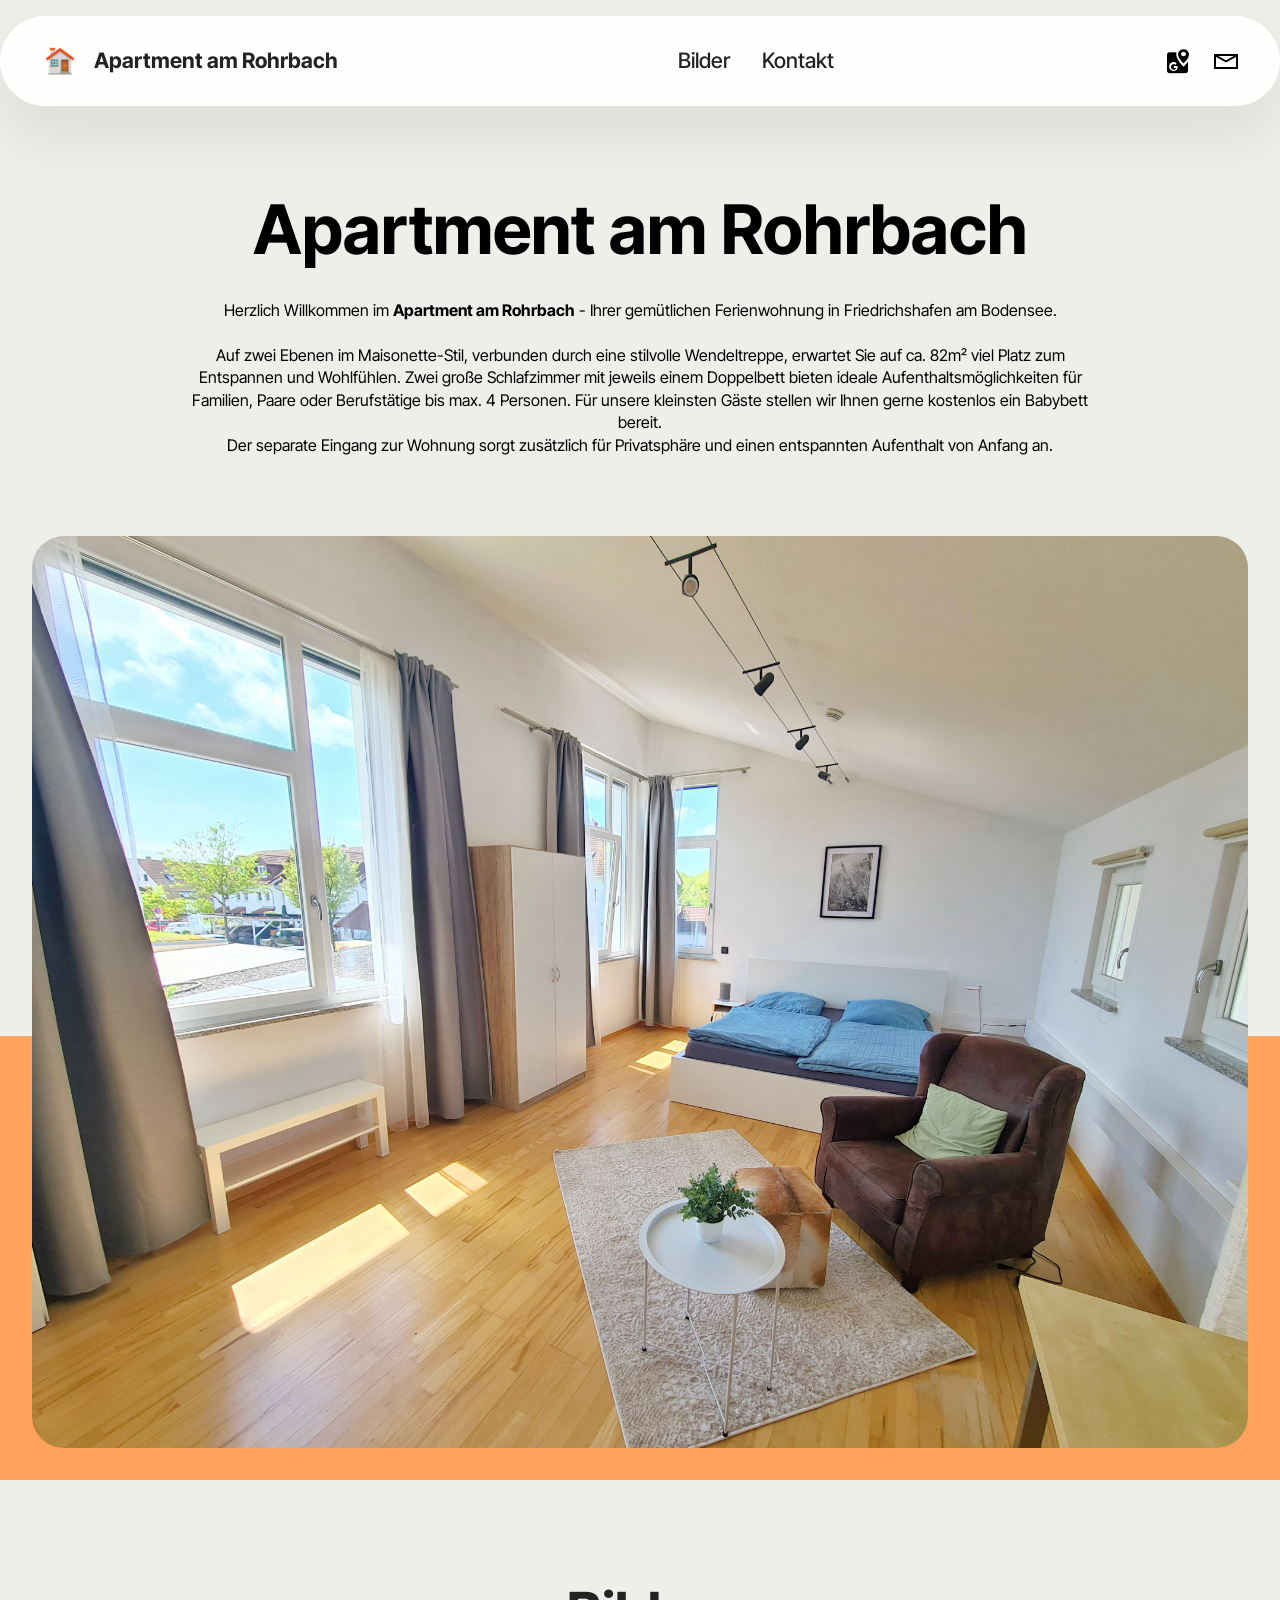
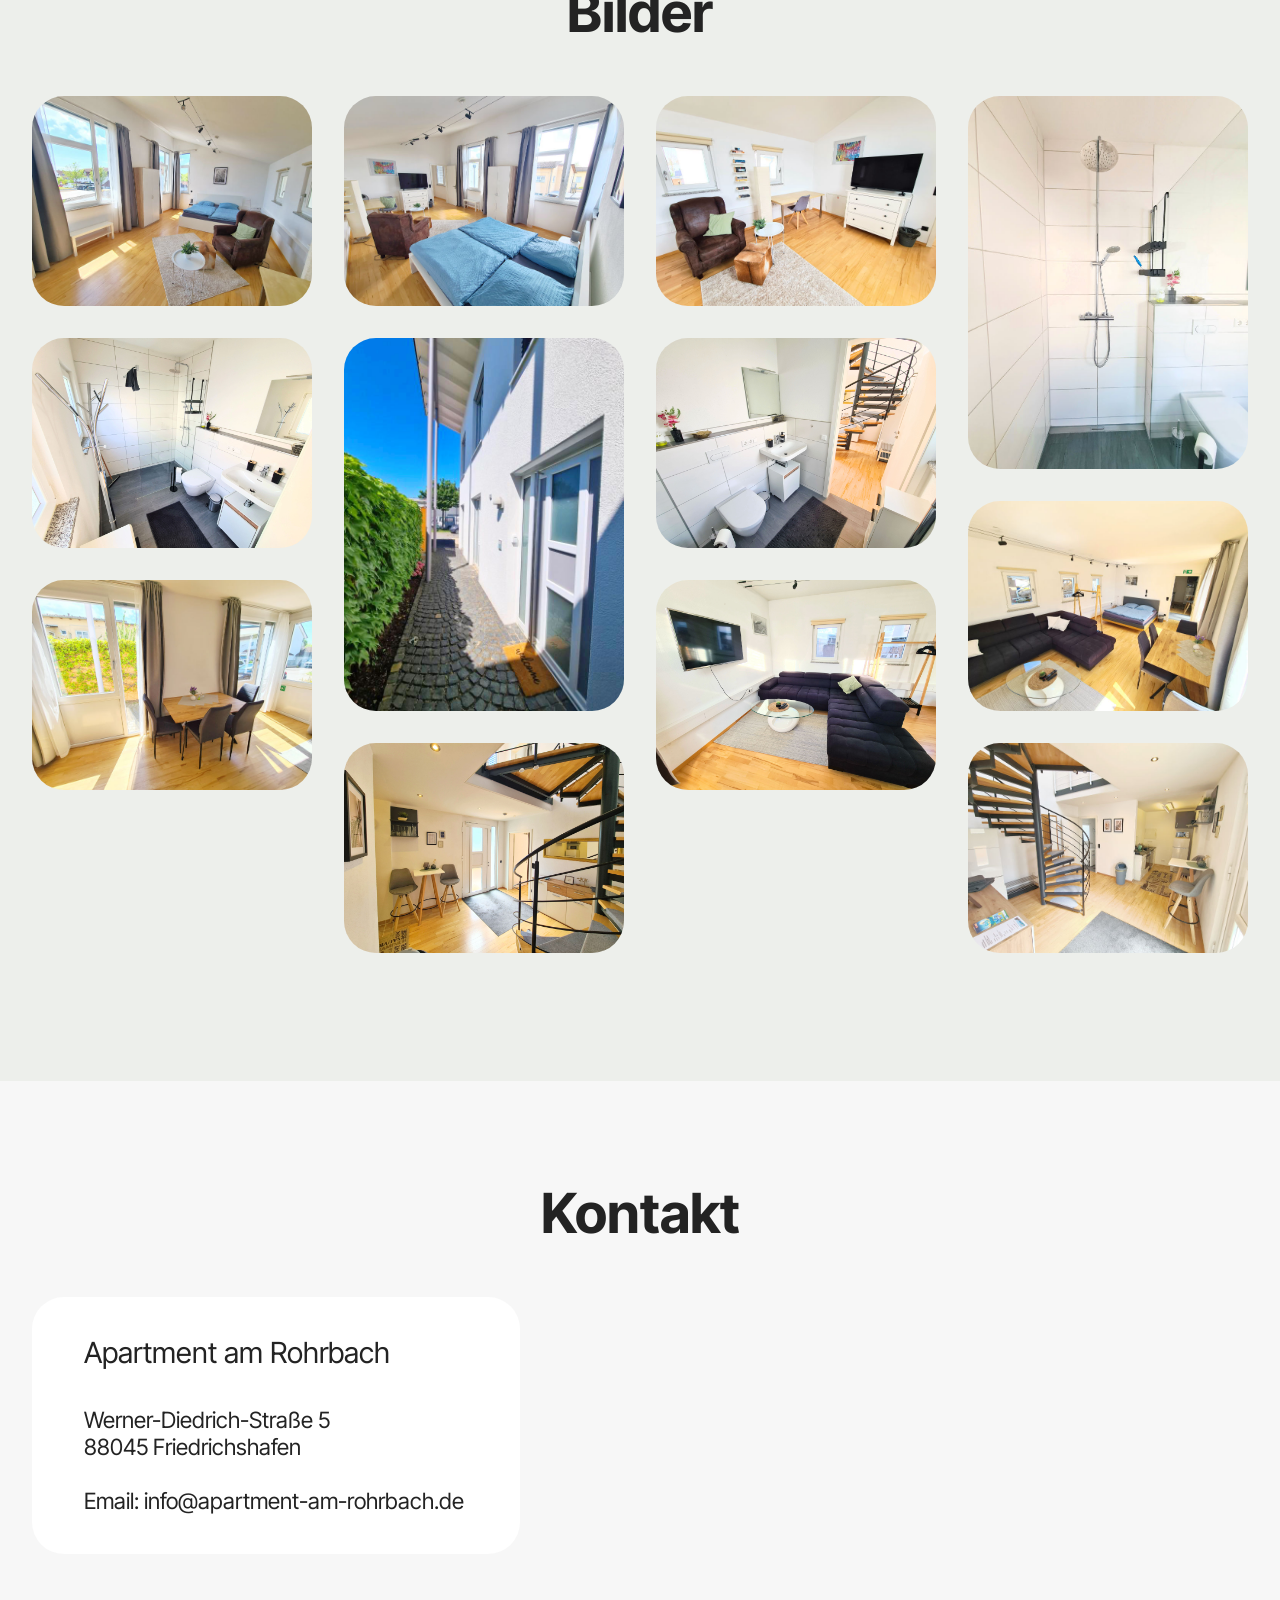
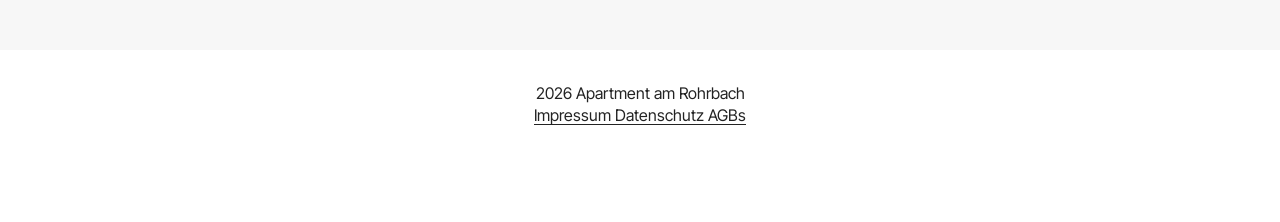
==== commit 878dd527: "Add files via upload" ====
--- a/index.html
+++ b/index.html
@@ -6,7 +6,7 @@
   <meta http-equiv="X-UA-Compatible" content="IE=edge">
   <meta name="generator" content="Mobirise v6.1.12, mobirise.com">
   <meta name="viewport" content="width=device-width, initial-scale=1, minimum-scale=1">
-  <link rel="shortcut icon" href="assets/images/logo.png" type="image/x-icon">
+  <link rel="shortcut icon" href="assets/images/favicon-73x73.png" type="image/x-icon">
   <meta name="description" content="">
   
   
@@ -20,7 +20,7 @@
   <link rel="stylesheet" href="assets/gallery/style.css">
   <link rel="preload" href="https://fonts.googleapis.com/css?family=Inter+Tight:100,200,300,400,500,600,700,800,900,100i,200i,300i,400i,500i,600i,700i,800i,900i&display=swap" as="style" onload="this.onload=null;this.rel='stylesheet'">
   <noscript><link rel="stylesheet" href="https://fonts.googleapis.com/css?family=Inter+Tight:100,200,300,400,500,600,700,800,900,100i,200i,300i,400i,500i,600i,700i,800i,900i&display=swap"></noscript>
-  <link rel="preload" as="style" href="assets/mobirise/css/mbr-additional.css?v=w7lX9H"><link rel="stylesheet" href="assets/mobirise/css/mbr-additional.css?v=w7lX9H" type="text/css">
+  <link rel="preload" as="style" href="assets/mobirise/css/mbr-additional.css?v=vPAgms"><link rel="stylesheet" href="assets/mobirise/css/mbr-additional.css?v=vPAgms" type="text/css">
 
   
   
@@ -34,7 +34,11 @@
 	<nav class="navbar navbar-dropdown navbar-fixed-top navbar-expand-lg">
 		<div class="container">
 			<div class="navbar-brand">
-				
+				<span class="navbar-logo">
+					<a href="https://www.apartment-am-rohrbach.de">
+						<img src="assets/images/favicon-73x73.png" alt="Mobirise Website Builder" style="height: 2.3rem;">
+					</a>
+				</span>
 				<span class="navbar-caption-wrap"><a class="navbar-caption text-black text-primary display-4" href="index.html#header05-1">Apartment am Rohrbach</a></span>
 			</div>
 			<button class="navbar-toggler" type="button" data-toggle="collapse" data-bs-toggle="collapse" data-target="#navbarSupportedContent" data-bs-target="#navbarSupportedContent" aria-controls="navbarNavAltMarkup" aria-expanded="false" aria-label="Toggle navigation">
@@ -95,7 +99,7 @@
     
     
 
-    <div class="container-fluid">
+    <div class="container">
         <div class="row justify-content-center">
             <div class="col-12 content-head">
                 <div class="mbr-section-head mb-5">
@@ -106,118 +110,118 @@
         </div>
         <div class="row mbr-gallery mbr-masonry" data-masonry="{&quot;percentPosition&quot;: true }">
             <div class="col-12 col-md-6 col-lg-3 item gallery-image active">
-                <div class="item-wrapper" data-toggle="modal" data-bs-toggle="modal" data-target="#vhNdWheHKG-modal" data-bs-target="#vhNdWheHKG-modal">
-                    <img class="w-100" src="assets/images/2026-04-2120131-fotor-733x550.jpg" alt="" data-slide-to="0" data-bs-slide-to="0" data-target="#lb-vhNdWheHKG" data-bs-target="#lb-vhNdWheHKG">
-                    <div class="icon-wrapper">
-                        <span class="mobi-mbri mobi-mbri-search mbr-iconfont mbr-iconfont-btn"></span>
-                    </div>
-                </div>
-                
-            </div>
-            <div class="col-12 col-md-6 col-lg-3 item gallery-image">
-                <div class="item-wrapper" data-toggle="modal" data-bs-toggle="modal" data-target="#vhNdWheHKG-modal" data-bs-target="#vhNdWheHKG-modal">
-                    <img class="w-100" src="assets/images/2026-04-2120132-fotor-733x550.jpg" alt="" data-slide-to="1" data-bs-slide-to="1" data-target="#lb-vhNdWheHKG" data-bs-target="#lb-vhNdWheHKG">
-                    <div class="icon-wrapper">
-                        <span class="mobi-mbri mobi-mbri-search mbr-iconfont mbr-iconfont-btn"></span>
-                    </div>
-                </div>
-                
-            </div>
-            <div class="col-12 col-md-6 col-lg-3 item gallery-image">
-                <div class="item-wrapper" data-toggle="modal" data-bs-toggle="modal" data-target="#vhNdWheHKG-modal" data-bs-target="#vhNdWheHKG-modal">
-                    <img class="w-100" src="assets/images/20260301-131536-fotor-733x550.jpg" alt="" data-slide-to="2" data-bs-slide-to="2" data-target="#lb-vhNdWheHKG" data-bs-target="#lb-vhNdWheHKG">
-                    <div class="icon-wrapper">
-                        <span class="mobi-mbri mobi-mbri-search mbr-iconfont mbr-iconfont-btn"></span>
-                    </div>
-                </div>
-                
-            </div>
-            <div class="col-12 col-md-6 col-lg-3 item gallery-image">
-                <div class="item-wrapper" data-toggle="modal" data-bs-toggle="modal" data-target="#vhNdWheHKG-modal" data-bs-target="#vhNdWheHKG-modal">
-                    <img class="w-100" src="assets/images/2026-04-21201310-fotor-733x977.jpg" alt="" data-slide-to="3" data-bs-slide-to="3" data-target="#lb-vhNdWheHKG" data-bs-target="#lb-vhNdWheHKG">
-                    <div class="icon-wrapper">
-                        <span class="mobi-mbri mobi-mbri-search mbr-iconfont mbr-iconfont-btn"></span>
-                    </div>
-                </div>
-                
-            </div><div class="col-12 col-md-6 col-lg-3 item gallery-image">
-                <div class="item-wrapper" data-toggle="modal" data-bs-toggle="modal" data-target="#vhNdWheHKG-modal" data-bs-target="#vhNdWheHKG-modal">
-                    <img class="w-100" src="assets/images/2026-04-2120138-fotor-2048x1536.jpg" alt="" data-slide-to="4" data-bs-slide-to="4" data-target="#lb-vhNdWheHKG" data-bs-target="#lb-vhNdWheHKG">
-                    <div class="icon-wrapper">
-                        <span class="mobi-mbri mobi-mbri-search mbr-iconfont mbr-iconfont-btn"></span>
-                    </div>
-                </div>
-                
-            </div><div class="col-12 col-md-6 col-lg-3 item gallery-image">
-                <div class="item-wrapper" data-toggle="modal" data-bs-toggle="modal" data-target="#vhNdWheHKG-modal" data-bs-target="#vhNdWheHKG-modal">
-                    <img class="w-100" src="assets/images/559794142-fotor-576x768.jpg" alt="" data-slide-to="5" data-bs-slide-to="5" data-target="#lb-vhNdWheHKG" data-bs-target="#lb-vhNdWheHKG">
-                    <div class="icon-wrapper">
-                        <span class="mobi-mbri mobi-mbri-search mbr-iconfont mbr-iconfont-btn"></span>
-                    </div>
-                </div>
-                
-            </div><div class="col-12 col-md-6 col-lg-3 item gallery-image">
-                <div class="item-wrapper" data-toggle="modal" data-bs-toggle="modal" data-target="#vhNdWheHKG-modal" data-bs-target="#vhNdWheHKG-modal">
-                    <img class="w-100" src="assets/images/2026-04-2120139-fotor-4032x3024.jpg" alt="" data-slide-to="6" data-bs-slide-to="6" data-target="#lb-vhNdWheHKG" data-bs-target="#lb-vhNdWheHKG">
-                    <div class="icon-wrapper">
-                        <span class="mobi-mbri mobi-mbri-search mbr-iconfont mbr-iconfont-btn"></span>
-                    </div>
-                </div>
-                
-            </div>
-            <div class="col-12 col-md-6 col-lg-3 item gallery-image">
-                <div class="item-wrapper" data-toggle="modal" data-bs-toggle="modal" data-target="#vhNdWheHKG-modal" data-bs-target="#vhNdWheHKG-modal">
-                    <img class="w-100" src="assets/images/2026-04-2120134-fotor-733x550.jpg" alt="" data-slide-to="7" data-bs-slide-to="7" data-target="#lb-vhNdWheHKG" data-bs-target="#lb-vhNdWheHKG">
-                    <div class="icon-wrapper">
-                        <span class="mobi-mbri mobi-mbri-search mbr-iconfont mbr-iconfont-btn"></span>
-                    </div>
-                </div>
-                
-            </div>
-            <div class="col-12 col-md-6 col-lg-3 item gallery-image">
-                <div class="item-wrapper" data-toggle="modal" data-bs-toggle="modal" data-target="#vhNdWheHKG-modal" data-bs-target="#vhNdWheHKG-modal">
-                    <img class="w-100" src="assets/images/2026-04-2120136-fotor-733x550.jpg" alt="" data-slide-to="8" data-bs-slide-to="8" data-target="#lb-vhNdWheHKG" data-bs-target="#lb-vhNdWheHKG">
-                    <div class="icon-wrapper">
-                        <span class="mobi-mbri mobi-mbri-search mbr-iconfont mbr-iconfont-btn"></span>
-                    </div>
-                </div>
-                
-            </div><div class="col-12 col-md-6 col-lg-3 item gallery-image">
-                <div class="item-wrapper" data-toggle="modal" data-bs-toggle="modal" data-target="#vhNdWheHKG-modal" data-bs-target="#vhNdWheHKG-modal">
-                    <img class="w-100" src="assets/images/20251231-103114-fotor-2048x1536.jpg" alt="" data-slide-to="9" data-bs-slide-to="9" data-target="#lb-vhNdWheHKG" data-bs-target="#lb-vhNdWheHKG">
-                    <div class="icon-wrapper">
-                        <span class="mobi-mbri mobi-mbri-search mbr-iconfont mbr-iconfont-btn"></span>
-                    </div>
-                </div>
-                
-            </div>
-            <div class="col-12 col-md-6 col-lg-3 item gallery-image">
-                <div class="item-wrapper" data-toggle="modal" data-bs-toggle="modal" data-target="#vhNdWheHKG-modal" data-bs-target="#vhNdWheHKG-modal">
-                    <img class="w-100" src="assets/images/2026-04-2120137-fotor-733x550.jpg" alt="" data-slide-to="10" data-bs-slide-to="10" data-target="#lb-vhNdWheHKG" data-bs-target="#lb-vhNdWheHKG">
-                    <div class="icon-wrapper">
-                        <span class="mobi-mbri mobi-mbri-search mbr-iconfont mbr-iconfont-btn"></span>
-                    </div>
-                </div>
-                
-            </div><div class="col-12 col-md-6 col-lg-3 item gallery-image">
-                <div class="item-wrapper" data-toggle="modal" data-bs-toggle="modal" data-target="#vhNdWheHKG-modal" data-bs-target="#vhNdWheHKG-modal">
-                    <img class="w-100" src="assets/images/2026-04-21201311-fotor-2048x1536.jpg" alt="" data-slide-to="11" data-bs-slide-to="11" data-target="#lb-vhNdWheHKG" data-bs-target="#lb-vhNdWheHKG">
-                    <div class="icon-wrapper">
-                        <span class="mobi-mbri mobi-mbri-search mbr-iconfont mbr-iconfont-btn"></span>
-                    </div>
-                </div>
-                
-            </div>
-        </div>
-
-        <div class="modal mbr-slider" tabindex="-1" role="dialog" aria-hidden="true" id="vhNdWheHKG-modal">
+                <div class="item-wrapper" data-toggle="modal" data-bs-toggle="modal" data-target="#vhNxtJQj90-modal" data-bs-target="#vhNxtJQj90-modal">
+                    <img class="w-100" src="assets/images/2026-04-212013-fotor-733x550.jpg" alt="" data-slide-to="0" data-bs-slide-to="0" data-target="#lb-vhNxtJQj90" data-bs-target="#lb-vhNxtJQj90">
+                    <div class="icon-wrapper">
+                        <span class="mobi-mbri mobi-mbri-search mbr-iconfont mbr-iconfont-btn"></span>
+                    </div>
+                </div>
+                
+            </div>
+            <div class="col-12 col-md-6 col-lg-3 item gallery-image">
+                <div class="item-wrapper" data-toggle="modal" data-bs-toggle="modal" data-target="#vhNxtJQj90-modal" data-bs-target="#vhNxtJQj90-modal">
+                    <img class="w-100" src="assets/images/2026-04-2120132-fotor-733x550.jpg" alt="" data-slide-to="1" data-bs-slide-to="1" data-target="#lb-vhNxtJQj90" data-bs-target="#lb-vhNxtJQj90">
+                    <div class="icon-wrapper">
+                        <span class="mobi-mbri mobi-mbri-search mbr-iconfont mbr-iconfont-btn"></span>
+                    </div>
+                </div>
+                
+            </div>
+            <div class="col-12 col-md-6 col-lg-3 item gallery-image">
+                <div class="item-wrapper" data-toggle="modal" data-bs-toggle="modal" data-target="#vhNxtJQj90-modal" data-bs-target="#vhNxtJQj90-modal">
+                    <img class="w-100" src="assets/images/20260301-131536-fotor-733x550.jpg" alt="" data-slide-to="2" data-bs-slide-to="2" data-target="#lb-vhNxtJQj90" data-bs-target="#lb-vhNxtJQj90">
+                    <div class="icon-wrapper">
+                        <span class="mobi-mbri mobi-mbri-search mbr-iconfont mbr-iconfont-btn"></span>
+                    </div>
+                </div>
+                
+            </div>
+            <div class="col-12 col-md-6 col-lg-3 item gallery-image">
+                <div class="item-wrapper" data-toggle="modal" data-bs-toggle="modal" data-target="#vhNxtJQj90-modal" data-bs-target="#vhNxtJQj90-modal">
+                    <img class="w-100" src="assets/images/2026-04-21201310-fotor-733x977.jpg" alt="" data-slide-to="3" data-bs-slide-to="3" data-target="#lb-vhNxtJQj90" data-bs-target="#lb-vhNxtJQj90">
+                    <div class="icon-wrapper">
+                        <span class="mobi-mbri mobi-mbri-search mbr-iconfont mbr-iconfont-btn"></span>
+                    </div>
+                </div>
+                
+            </div><div class="col-12 col-md-6 col-lg-3 item gallery-image">
+                <div class="item-wrapper" data-toggle="modal" data-bs-toggle="modal" data-target="#vhNxtJQj90-modal" data-bs-target="#vhNxtJQj90-modal">
+                    <img class="w-100" src="assets/images/2026-04-2120138-fotor-2048x1536.jpg" alt="" data-slide-to="4" data-bs-slide-to="4" data-target="#lb-vhNxtJQj90" data-bs-target="#lb-vhNxtJQj90">
+                    <div class="icon-wrapper">
+                        <span class="mobi-mbri mobi-mbri-search mbr-iconfont mbr-iconfont-btn"></span>
+                    </div>
+                </div>
+                
+            </div><div class="col-12 col-md-6 col-lg-3 item gallery-image">
+                <div class="item-wrapper" data-toggle="modal" data-bs-toggle="modal" data-target="#vhNxtJQj90-modal" data-bs-target="#vhNxtJQj90-modal">
+                    <img class="w-100" src="assets/images/559794142-fotor-576x768.jpg" alt="" data-slide-to="5" data-bs-slide-to="5" data-target="#lb-vhNxtJQj90" data-bs-target="#lb-vhNxtJQj90">
+                    <div class="icon-wrapper">
+                        <span class="mobi-mbri mobi-mbri-search mbr-iconfont mbr-iconfont-btn"></span>
+                    </div>
+                </div>
+                
+            </div><div class="col-12 col-md-6 col-lg-3 item gallery-image">
+                <div class="item-wrapper" data-toggle="modal" data-bs-toggle="modal" data-target="#vhNxtJQj90-modal" data-bs-target="#vhNxtJQj90-modal">
+                    <img class="w-100" src="assets/images/2026-04-2120139-fotor-4032x3024.jpg" alt="" data-slide-to="6" data-bs-slide-to="6" data-target="#lb-vhNxtJQj90" data-bs-target="#lb-vhNxtJQj90">
+                    <div class="icon-wrapper">
+                        <span class="mobi-mbri mobi-mbri-search mbr-iconfont mbr-iconfont-btn"></span>
+                    </div>
+                </div>
+                
+            </div>
+            <div class="col-12 col-md-6 col-lg-3 item gallery-image">
+                <div class="item-wrapper" data-toggle="modal" data-bs-toggle="modal" data-target="#vhNxtJQj90-modal" data-bs-target="#vhNxtJQj90-modal">
+                    <img class="w-100" src="assets/images/2026-04-2120134-fotor-733x550.jpg" alt="" data-slide-to="7" data-bs-slide-to="7" data-target="#lb-vhNxtJQj90" data-bs-target="#lb-vhNxtJQj90">
+                    <div class="icon-wrapper">
+                        <span class="mobi-mbri mobi-mbri-search mbr-iconfont mbr-iconfont-btn"></span>
+                    </div>
+                </div>
+                
+            </div>
+            <div class="col-12 col-md-6 col-lg-3 item gallery-image">
+                <div class="item-wrapper" data-toggle="modal" data-bs-toggle="modal" data-target="#vhNxtJQj90-modal" data-bs-target="#vhNxtJQj90-modal">
+                    <img class="w-100" src="assets/images/2026-04-2120136-fotor-733x550.jpg" alt="" data-slide-to="8" data-bs-slide-to="8" data-target="#lb-vhNxtJQj90" data-bs-target="#lb-vhNxtJQj90">
+                    <div class="icon-wrapper">
+                        <span class="mobi-mbri mobi-mbri-search mbr-iconfont mbr-iconfont-btn"></span>
+                    </div>
+                </div>
+                
+            </div><div class="col-12 col-md-6 col-lg-3 item gallery-image">
+                <div class="item-wrapper" data-toggle="modal" data-bs-toggle="modal" data-target="#vhNxtJQj90-modal" data-bs-target="#vhNxtJQj90-modal">
+                    <img class="w-100" src="assets/images/20251231-103114-fotor-2048x1536.jpg" alt="" data-slide-to="9" data-bs-slide-to="9" data-target="#lb-vhNxtJQj90" data-bs-target="#lb-vhNxtJQj90">
+                    <div class="icon-wrapper">
+                        <span class="mobi-mbri mobi-mbri-search mbr-iconfont mbr-iconfont-btn"></span>
+                    </div>
+                </div>
+                
+            </div>
+            <div class="col-12 col-md-6 col-lg-3 item gallery-image">
+                <div class="item-wrapper" data-toggle="modal" data-bs-toggle="modal" data-target="#vhNxtJQj90-modal" data-bs-target="#vhNxtJQj90-modal">
+                    <img class="w-100" src="assets/images/2026-04-2120137-fotor-733x550.jpg" alt="" data-slide-to="10" data-bs-slide-to="10" data-target="#lb-vhNxtJQj90" data-bs-target="#lb-vhNxtJQj90">
+                    <div class="icon-wrapper">
+                        <span class="mobi-mbri mobi-mbri-search mbr-iconfont mbr-iconfont-btn"></span>
+                    </div>
+                </div>
+                
+            </div><div class="col-12 col-md-6 col-lg-3 item gallery-image">
+                <div class="item-wrapper" data-toggle="modal" data-bs-toggle="modal" data-target="#vhNxtJQj90-modal" data-bs-target="#vhNxtJQj90-modal">
+                    <img class="w-100" src="assets/images/2026-04-21201311-fotor-2048x1536.jpg" alt="" data-slide-to="11" data-bs-slide-to="11" data-target="#lb-vhNxtJQj90" data-bs-target="#lb-vhNxtJQj90">
+                    <div class="icon-wrapper">
+                        <span class="mobi-mbri mobi-mbri-search mbr-iconfont mbr-iconfont-btn"></span>
+                    </div>
+                </div>
+                
+            </div>
+        </div>
+
+        <div class="modal mbr-slider" tabindex="-1" role="dialog" aria-hidden="true" id="vhNxtJQj90-modal">
             <div class="modal-dialog" role="document">
                 <div class="modal-content">
                     <div class="modal-body">
-                        <div class="carousel slide carousel-fade" id="lb-vhNdWheHKG" data-interval="5000" data-bs-interval="5000">
+                        <div class="carousel slide carousel-fade" id="lb-vhNxtJQj90" data-interval="5000" data-bs-interval="5000">
                             <div class="carousel-inner">
                                 <div class="carousel-item active">
-                                    <img class="d-block w-100" src="assets/images/2026-04-2120131-fotor-733x550.jpg" alt="Mobirise Website Builder">
+                                    <img class="d-block w-100" src="assets/images/2026-04-212013-fotor-733x550.jpg" alt="Mobirise Website Builder">
                                 </div>
                                 <div class="carousel-item">
                                     <img class="d-block w-100" src="assets/images/2026-04-2120132-fotor-733x550.jpg" alt="Mobirise Website Builder">
@@ -249,21 +253,21 @@
                                 </div>
                             </div>
                             <ol class="carousel-indicators">
-                                <li data-slide-to="0" data-bs-slide-to="0" class="active" data-target="#lb-vhNdWheHKG" data-bs-target="#lb-vhNdWheHKG"></li>
-                                <li data-slide-to="1" data-bs-slide-to="1" data-target="#lb-vhNdWheHKG" data-bs-target="#lb-vhNdWheHKG"></li>
-                                <li data-slide-to="2" data-bs-slide-to="2" data-target="#lb-vhNdWheHKG" data-bs-target="#lb-vhNdWheHKG"></li>
-                                <li data-slide-to="3" data-bs-slide-to="3" data-target="#lb-vhNdWheHKG" data-bs-target="#lb-vhNdWheHKG"></li><li data-slide-to="4" data-bs-slide-to="4" data-target="#lb-vhNdWheHKG" data-bs-target="#lb-vhNdWheHKG"></li><li data-slide-to="5" data-bs-slide-to="5" data-target="#lb-vhNdWheHKG" data-bs-target="#lb-vhNdWheHKG"></li>
-                                <li data-slide-to="6" data-bs-slide-to="6" data-target="#lb-vhNdWheHKG" data-bs-target="#lb-vhNdWheHKG"></li><li data-slide-to="7" data-bs-slide-to="7" data-target="#lb-vhNdWheHKG" data-bs-target="#lb-vhNdWheHKG"></li>
-                                <li data-slide-to="8" data-bs-slide-to="8" data-target="#lb-vhNdWheHKG" data-bs-target="#lb-vhNdWheHKG"></li><li data-slide-to="9" data-bs-slide-to="9" data-target="#lb-vhNdWheHKG" data-bs-target="#lb-vhNdWheHKG"></li>
-                                <li data-slide-to="10" data-bs-slide-to="10" data-target="#lb-vhNdWheHKG" data-bs-target="#lb-vhNdWheHKG"></li><li data-slide-to="11" data-bs-slide-to="11" data-target="#lb-vhNdWheHKG" data-bs-target="#lb-vhNdWheHKG"></li>
+                                <li data-slide-to="0" data-bs-slide-to="0" class="active" data-target="#lb-vhNxtJQj90" data-bs-target="#lb-vhNxtJQj90"></li>
+                                <li data-slide-to="1" data-bs-slide-to="1" data-target="#lb-vhNxtJQj90" data-bs-target="#lb-vhNxtJQj90"></li>
+                                <li data-slide-to="2" data-bs-slide-to="2" data-target="#lb-vhNxtJQj90" data-bs-target="#lb-vhNxtJQj90"></li>
+                                <li data-slide-to="3" data-bs-slide-to="3" data-target="#lb-vhNxtJQj90" data-bs-target="#lb-vhNxtJQj90"></li><li data-slide-to="4" data-bs-slide-to="4" data-target="#lb-vhNxtJQj90" data-bs-target="#lb-vhNxtJQj90"></li><li data-slide-to="5" data-bs-slide-to="5" data-target="#lb-vhNxtJQj90" data-bs-target="#lb-vhNxtJQj90"></li>
+                                <li data-slide-to="6" data-bs-slide-to="6" data-target="#lb-vhNxtJQj90" data-bs-target="#lb-vhNxtJQj90"></li><li data-slide-to="7" data-bs-slide-to="7" data-target="#lb-vhNxtJQj90" data-bs-target="#lb-vhNxtJQj90"></li>
+                                <li data-slide-to="8" data-bs-slide-to="8" data-target="#lb-vhNxtJQj90" data-bs-target="#lb-vhNxtJQj90"></li><li data-slide-to="9" data-bs-slide-to="9" data-target="#lb-vhNxtJQj90" data-bs-target="#lb-vhNxtJQj90"></li>
+                                <li data-slide-to="10" data-bs-slide-to="10" data-target="#lb-vhNxtJQj90" data-bs-target="#lb-vhNxtJQj90"></li><li data-slide-to="11" data-bs-slide-to="11" data-target="#lb-vhNxtJQj90" data-bs-target="#lb-vhNxtJQj90"></li>
                             </ol>
                             <a role="button" href="" class="close" data-dismiss="modal" data-bs-dismiss="modal" aria-label="Close">
                             </a>
-                            <a class="carousel-control-prev carousel-control" role="button" data-slide="prev" data-bs-slide="prev" href="#lb-vhNdWheHKG">
+                            <a class="carousel-control-prev carousel-control" role="button" data-slide="prev" data-bs-slide="prev" href="#lb-vhNxtJQj90">
                                 <span class="mobi-mbri mobi-mbri-arrow-prev" aria-hidden="true"></span>
                                 <span class="sr-only visually-hidden">Previous</span>
                             </a>
-                            <a class="carousel-control-next carousel-control" role="button" data-slide="next" data-bs-slide="next" href="#lb-vhNdWheHKG">
+                            <a class="carousel-control-next carousel-control" role="button" data-slide="next" data-bs-slide="next" href="#lb-vhNxtJQj90">
                                 <span class="mobi-mbri mobi-mbri-arrow-next" aria-hidden="true"></span>
                                 <span class="sr-only visually-hidden">Next</span>
                             </a>
@@ -318,7 +322,7 @@
             </div>
         </div>
     </div>
-</section><section class="display-7" style="padding: 0;align-items: center;justify-content: center;flex-wrap: wrap;    align-content: center;display: flex;position: relative;height: 4rem;"><a href="https://mobiri.se/4705733" style="flex: 1 1;height: 4rem;position: absolute;width: 100%;z-index: 1;"><img alt="" style="height: 4rem;" src="[data-uri]"></a><p style="margin: 0;text-align: center;" class="display-7">&#8204;</p><a style="z-index:1" href="https://mobirise.com/builder/ai-website-generator.html">AI Website Generator</a></section><script src="assets/bootstrap/js/bootstrap.bundle.min.js"></script>  <script src="assets/smoothscroll/smooth-scroll.js"></script>  <script src="assets/ytplayer/index.js"></script>  <script src="assets/dropdown/js/navbar-dropdown.js"></script>  <script src="assets/masonry/masonry.pkgd.min.js"></script>  <script src="assets/imagesloaded/imagesloaded.pkgd.min.js"></script>  <script src="assets/theme/js/script.js"></script>  <script src="assets/gallery/player.min.js"></script>  <script src="assets/gallery/script.js"></script>  
+</section><section class="display-7" style="padding: 0;align-items: center;justify-content: center;flex-wrap: wrap;    align-content: center;display: flex;position: relative;height: 4rem;"><a href="https://mobiri.se/4705733" style="flex: 1 1;height: 4rem;position: absolute;width: 100%;z-index: 1;"><img alt="" style="height: 4rem;" src="[data-uri]"></a><p style="margin: 0;text-align: center;" class="display-7">&#8204;</p><a style="z-index:1" href="https://mobirise.com/builder/no-code-website-builder.html">No Code Website Builder</a></section><script src="assets/bootstrap/js/bootstrap.bundle.min.js"></script>  <script src="assets/smoothscroll/smooth-scroll.js"></script>  <script src="assets/ytplayer/index.js"></script>  <script src="assets/dropdown/js/navbar-dropdown.js"></script>  <script src="assets/masonry/masonry.pkgd.min.js"></script>  <script src="assets/imagesloaded/imagesloaded.pkgd.min.js"></script>  <script src="assets/theme/js/script.js"></script>  <script src="assets/gallery/player.min.js"></script>  <script src="assets/gallery/script.js"></script>  
   
   
   <input name="animation" type="hidden">
--- a/assets/mobirise/css/mbr-additional.css
+++ b/assets/mobirise/css/mbr-additional.css
@@ -887,11 +887,6 @@
 .cid-tJS6tZXiPa .navbar-caption {
   padding-left: 1rem;
   padding-right: .5rem;
-}
-@media (min-width: 767px) {
-  .cid-tJS6tZXiPa .navbar-caption {
-    padding-left: 2rem;
-  }
 }
 @media (max-width: 767px) {
   .cid-tJS6tZXiPa .nav-dropdown {
@@ -1012,6 +1007,11 @@
 .cid-tJS6tZXiPa .navbar.collapsed.opened .dropdown-menu {
   top: 0;
 }
+@media (min-width: 992px) {
+  .cid-tJS6tZXiPa .navbar.collapsed.opened:not(.navbar-short) .navbar-collapse {
+    max-height: calc(98.5vh - 2.3rem);
+  }
+}
 .cid-tJS6tZXiPa .navbar.collapsed .dropdown-menu .dropdown-submenu {
   left: 0 !important;
 }
@@ -1845,11 +1845,6 @@
   padding-left: 1rem;
   padding-right: .5rem;
 }
-@media (min-width: 767px) {
-  .cid-tJS6tZXiPa .navbar-caption {
-    padding-left: 2rem;
-  }
-}
 @media (max-width: 767px) {
   .cid-tJS6tZXiPa .nav-dropdown {
     padding-bottom: 0.5rem;
@@ -1969,6 +1964,11 @@
 .cid-tJS6tZXiPa .navbar.collapsed.opened .dropdown-menu {
   top: 0;
 }
+@media (min-width: 992px) {
+  .cid-tJS6tZXiPa .navbar.collapsed.opened:not(.navbar-short) .navbar-collapse {
+    max-height: calc(98.5vh - 2.3rem);
+  }
+}
 .cid-tJS6tZXiPa .navbar.collapsed .dropdown-menu .dropdown-submenu {
   left: 0 !important;
 }
--- a/assets/mobirise/css/mbr-additional.css
+++ b/assets/mobirise/css/mbr-additional.css
@@ -887,11 +887,6 @@
 .cid-tJS6tZXiPa .navbar-caption {
   padding-left: 1rem;
   padding-right: .5rem;
-}
-@media (min-width: 767px) {
-  .cid-tJS6tZXiPa .navbar-caption {
-    padding-left: 2rem;
-  }
 }
 @media (max-width: 767px) {
   .cid-tJS6tZXiPa .nav-dropdown {
@@ -1012,6 +1007,11 @@
 .cid-tJS6tZXiPa .navbar.collapsed.opened .dropdown-menu {
   top: 0;
 }
+@media (min-width: 992px) {
+  .cid-tJS6tZXiPa .navbar.collapsed.opened:not(.navbar-short) .navbar-collapse {
+    max-height: calc(98.5vh - 2.3rem);
+  }
+}
 .cid-tJS6tZXiPa .navbar.collapsed .dropdown-menu .dropdown-submenu {
   left: 0 !important;
 }
@@ -1845,11 +1845,6 @@
   padding-left: 1rem;
   padding-right: .5rem;
 }
-@media (min-width: 767px) {
-  .cid-tJS6tZXiPa .navbar-caption {
-    padding-left: 2rem;
-  }
-}
 @media (max-width: 767px) {
   .cid-tJS6tZXiPa .nav-dropdown {
     padding-bottom: 0.5rem;
@@ -1969,6 +1964,11 @@
 .cid-tJS6tZXiPa .navbar.collapsed.opened .dropdown-menu {
   top: 0;
 }
+@media (min-width: 992px) {
+  .cid-tJS6tZXiPa .navbar.collapsed.opened:not(.navbar-short) .navbar-collapse {
+    max-height: calc(98.5vh - 2.3rem);
+  }
+}
 .cid-tJS6tZXiPa .navbar.collapsed .dropdown-menu .dropdown-submenu {
   left: 0 !important;
 }
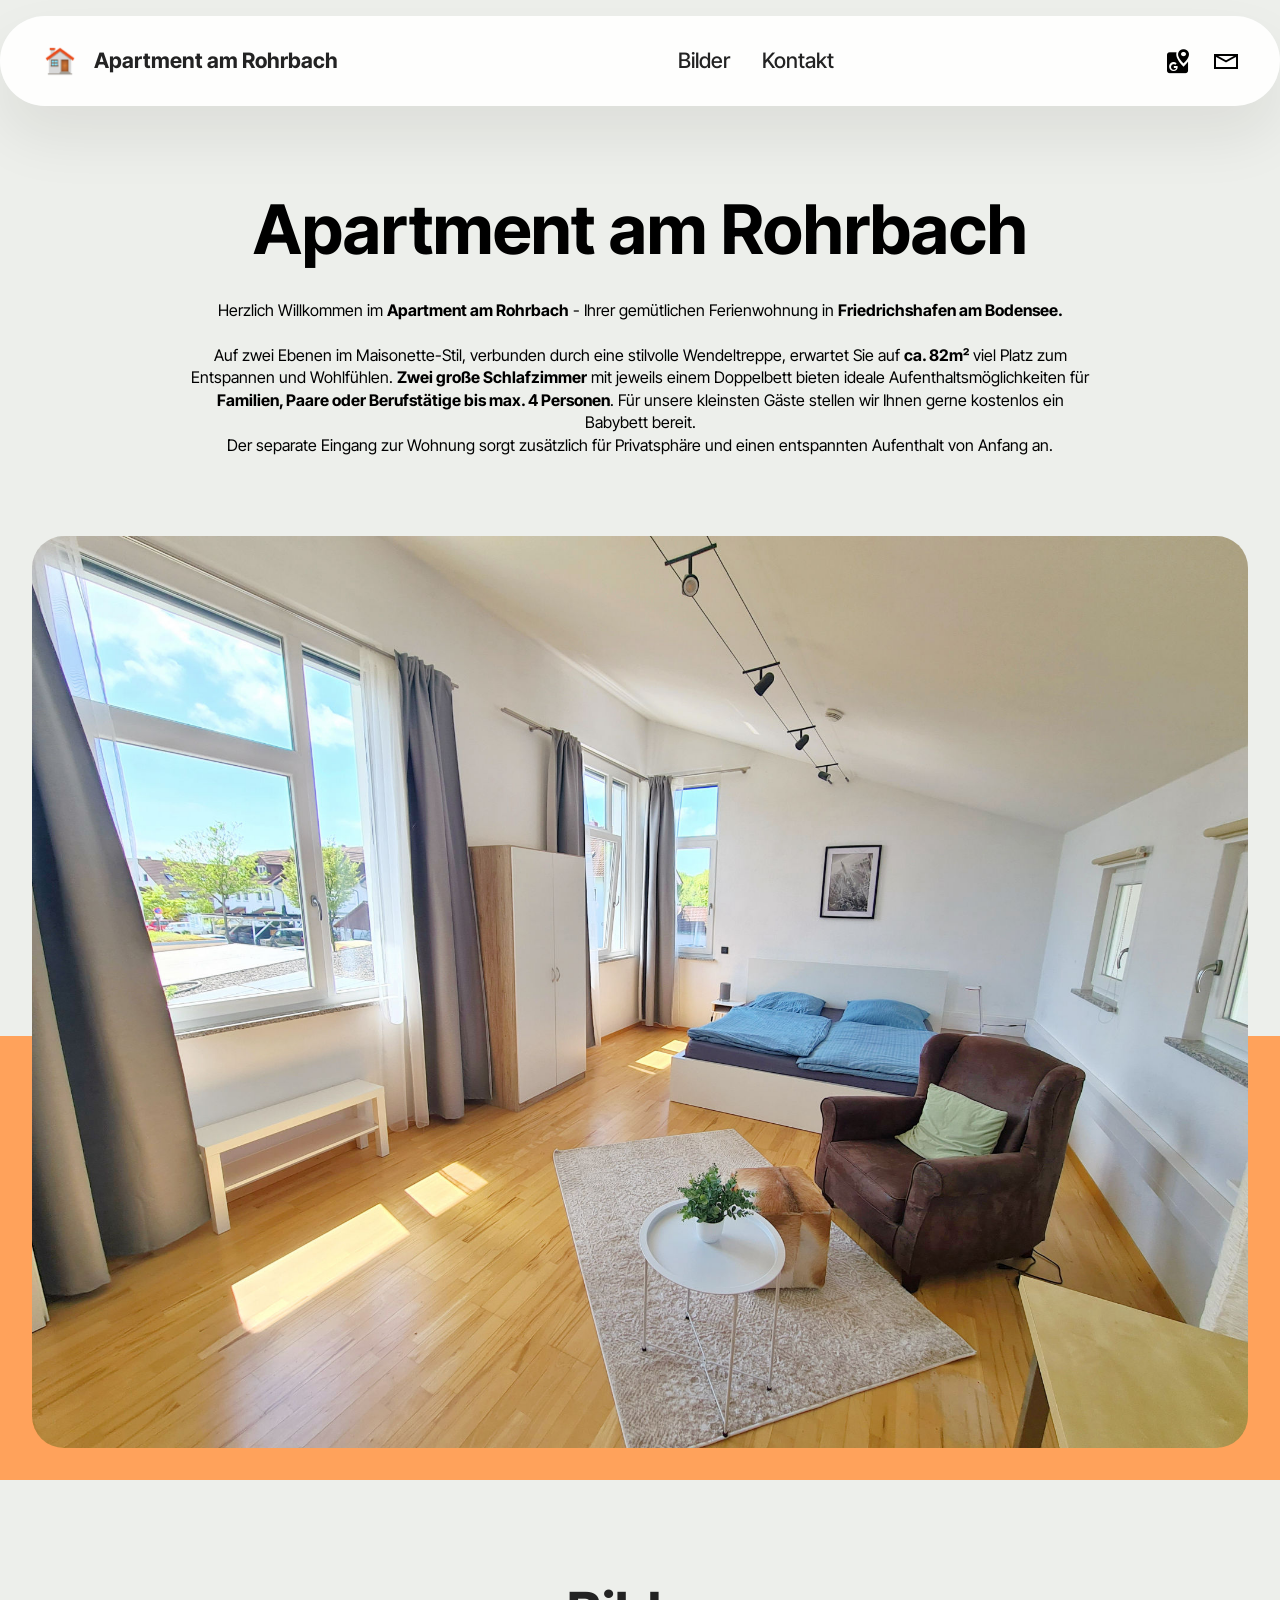
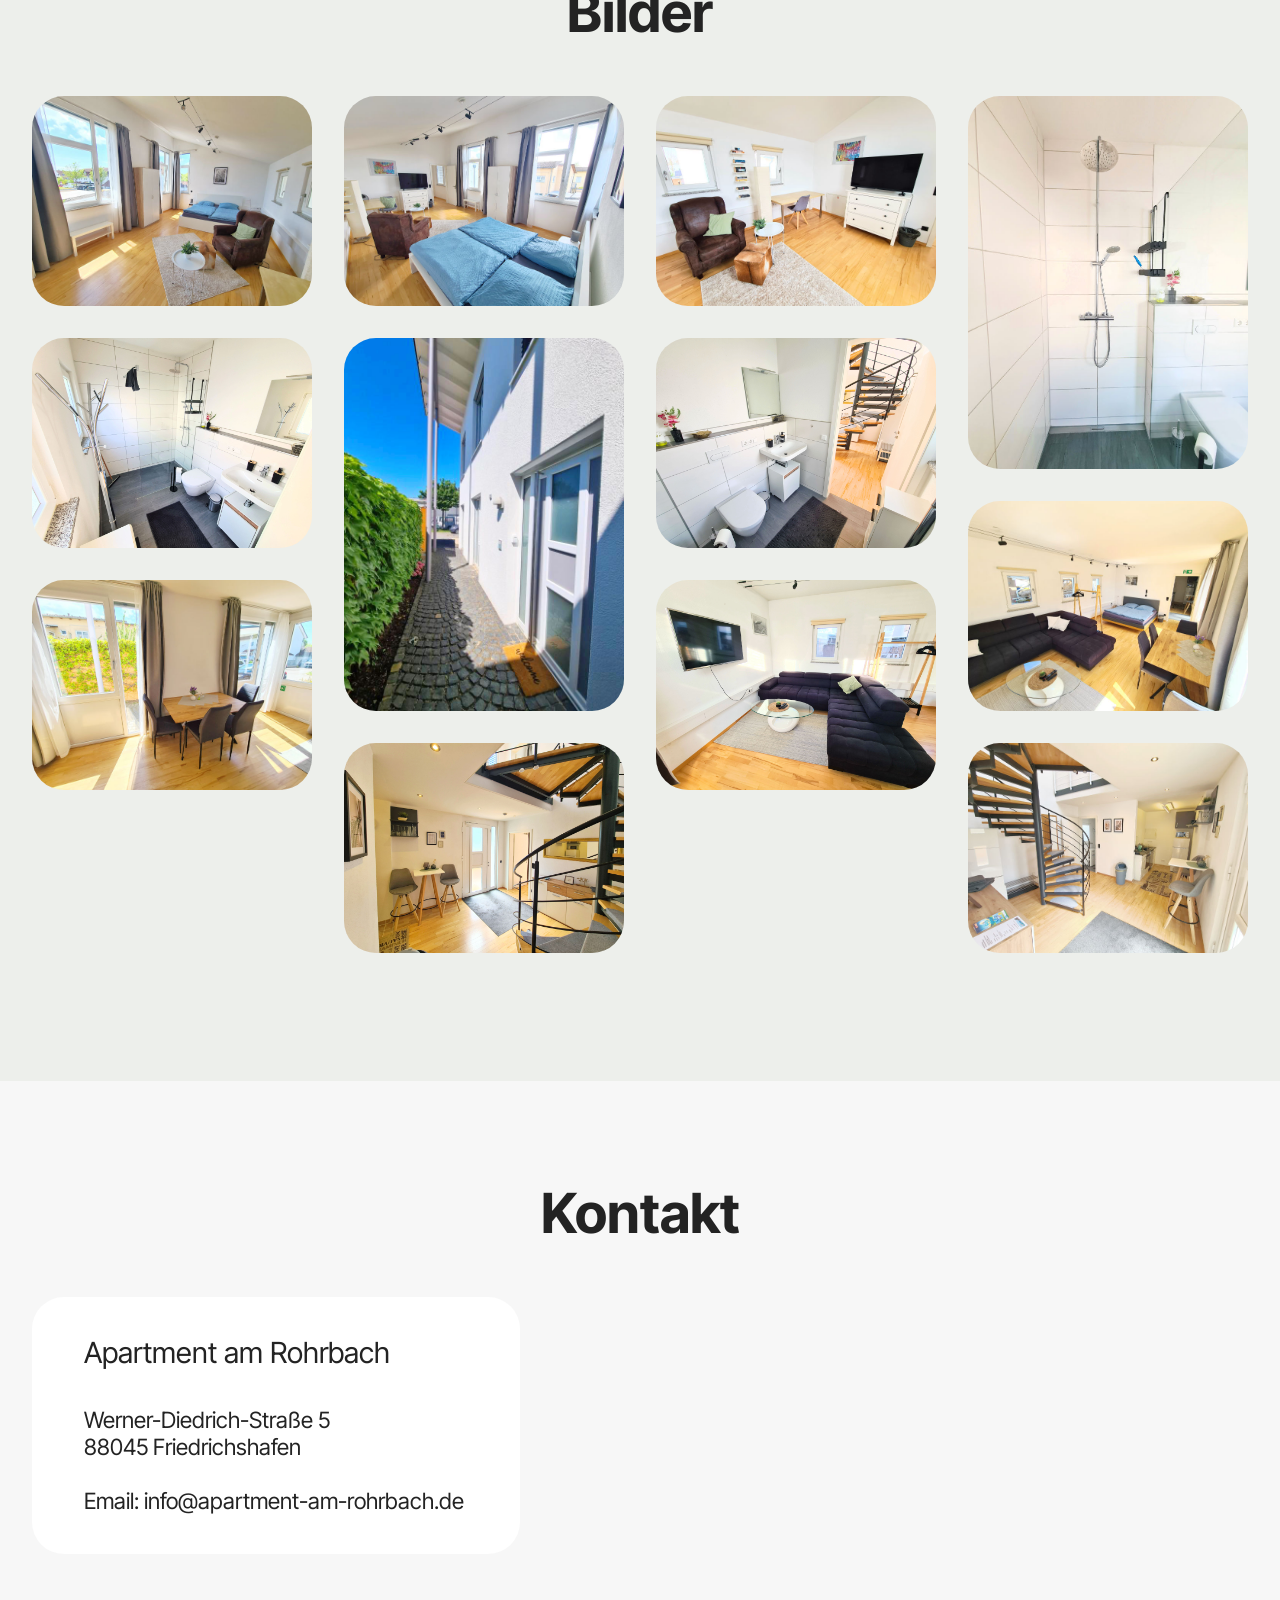
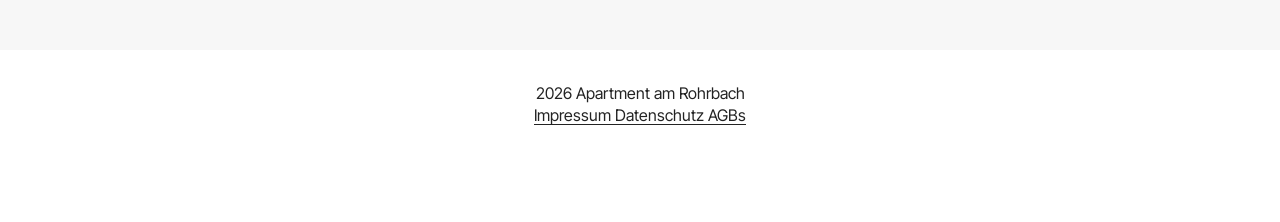
==== commit ca860459: "Add files via upload" ====
--- a/index.html
+++ b/index.html
@@ -20,7 +20,7 @@
   <link rel="stylesheet" href="assets/gallery/style.css">
   <link rel="preload" href="https://fonts.googleapis.com/css?family=Inter+Tight:100,200,300,400,500,600,700,800,900,100i,200i,300i,400i,500i,600i,700i,800i,900i&display=swap" as="style" onload="this.onload=null;this.rel='stylesheet'">
   <noscript><link rel="stylesheet" href="https://fonts.googleapis.com/css?family=Inter+Tight:100,200,300,400,500,600,700,800,900,100i,200i,300i,400i,500i,600i,700i,800i,900i&display=swap"></noscript>
-  <link rel="preload" as="style" href="assets/mobirise/css/mbr-additional.css?v=vPAgms"><link rel="stylesheet" href="assets/mobirise/css/mbr-additional.css?v=vPAgms" type="text/css">
+  <link rel="preload" as="style" href="assets/mobirise/css/mbr-additional.css?v=jw0MW0"><link rel="stylesheet" href="assets/mobirise/css/mbr-additional.css?v=jw0MW0" type="text/css">
 
   
   
@@ -81,7 +81,7 @@
 		<div class="row justify-content-center">
 			<div class="col-md-12 col-lg-9">
 				<h1 class="mbr-section-title mbr-fonts-style mb-4 display-1"><strong>Apartment am Rohrbach</strong><br></h1>
-				<p class="mbr-text mbr-fonts-style mb-4 display-7">Herzlich Willkommen im <strong>Apartment am Rohrbach</strong> - Ihrer gemütlichen Ferienwohnung in Friedrichshafen am Bodensee. <br><br>Auf zwei Ebenen im Maisonette-Stil, verbunden durch eine stilvolle Wendeltreppe, erwartet Sie auf ca. 82m² viel Platz zum Entspannen und Wohlfühlen. Zwei große Schlafzimmer mit jeweils einem Doppelbett bieten ideale Aufenthaltsmöglichkeiten für Familien, Paare oder Berufstätige bis max. 4 Personen. Für unsere kleinsten Gäste stellen wir Ihnen gerne kostenlos ein Babybett bereit. <br>Der separate Eingang zur Wohnung sorgt zusätzlich für Privatsphäre und einen entspannten Aufenthalt von Anfang an.<br></p>
+				<p class="mbr-text mbr-fonts-style mb-4 display-7">Herzlich Willkommen im <strong>Apartment am Rohrbach</strong> - Ihrer gemütlichen Ferienwohnung in <strong>Friedrichshafen am Bodensee. </strong><br><br>Auf zwei Ebenen im Maisonette-Stil, verbunden durch eine stilvolle Wendeltreppe, erwartet Sie auf <strong>ca. 82m²</strong> viel Platz zum Entspannen und Wohlfühlen. <strong>Zwei große Schlafzimmer</strong> mit jeweils einem Doppelbett bieten ideale Aufenthaltsmöglichkeiten für <strong>Familien, Paare oder Berufstätige bis max. 4 Personen</strong>. Für unsere kleinsten Gäste stellen wir Ihnen gerne kostenlos ein Babybett bereit. <br>Der separate Eingang zur Wohnung sorgt zusätzlich für Privatsphäre und einen entspannten Aufenthalt von Anfang an.<br></p>
 				
 			</div>
 		</div>
@@ -110,115 +110,115 @@
         </div>
         <div class="row mbr-gallery mbr-masonry" data-masonry="{&quot;percentPosition&quot;: true }">
             <div class="col-12 col-md-6 col-lg-3 item gallery-image active">
-                <div class="item-wrapper" data-toggle="modal" data-bs-toggle="modal" data-target="#vhNxtJQj90-modal" data-bs-target="#vhNxtJQj90-modal">
-                    <img class="w-100" src="assets/images/2026-04-212013-fotor-733x550.jpg" alt="" data-slide-to="0" data-bs-slide-to="0" data-target="#lb-vhNxtJQj90" data-bs-target="#lb-vhNxtJQj90">
-                    <div class="icon-wrapper">
-                        <span class="mobi-mbri mobi-mbri-search mbr-iconfont mbr-iconfont-btn"></span>
-                    </div>
-                </div>
-                
-            </div>
-            <div class="col-12 col-md-6 col-lg-3 item gallery-image">
-                <div class="item-wrapper" data-toggle="modal" data-bs-toggle="modal" data-target="#vhNxtJQj90-modal" data-bs-target="#vhNxtJQj90-modal">
-                    <img class="w-100" src="assets/images/2026-04-2120132-fotor-733x550.jpg" alt="" data-slide-to="1" data-bs-slide-to="1" data-target="#lb-vhNxtJQj90" data-bs-target="#lb-vhNxtJQj90">
-                    <div class="icon-wrapper">
-                        <span class="mobi-mbri mobi-mbri-search mbr-iconfont mbr-iconfont-btn"></span>
-                    </div>
-                </div>
-                
-            </div>
-            <div class="col-12 col-md-6 col-lg-3 item gallery-image">
-                <div class="item-wrapper" data-toggle="modal" data-bs-toggle="modal" data-target="#vhNxtJQj90-modal" data-bs-target="#vhNxtJQj90-modal">
-                    <img class="w-100" src="assets/images/20260301-131536-fotor-733x550.jpg" alt="" data-slide-to="2" data-bs-slide-to="2" data-target="#lb-vhNxtJQj90" data-bs-target="#lb-vhNxtJQj90">
-                    <div class="icon-wrapper">
-                        <span class="mobi-mbri mobi-mbri-search mbr-iconfont mbr-iconfont-btn"></span>
-                    </div>
-                </div>
-                
-            </div>
-            <div class="col-12 col-md-6 col-lg-3 item gallery-image">
-                <div class="item-wrapper" data-toggle="modal" data-bs-toggle="modal" data-target="#vhNxtJQj90-modal" data-bs-target="#vhNxtJQj90-modal">
-                    <img class="w-100" src="assets/images/2026-04-21201310-fotor-733x977.jpg" alt="" data-slide-to="3" data-bs-slide-to="3" data-target="#lb-vhNxtJQj90" data-bs-target="#lb-vhNxtJQj90">
-                    <div class="icon-wrapper">
-                        <span class="mobi-mbri mobi-mbri-search mbr-iconfont mbr-iconfont-btn"></span>
-                    </div>
-                </div>
-                
-            </div><div class="col-12 col-md-6 col-lg-3 item gallery-image">
-                <div class="item-wrapper" data-toggle="modal" data-bs-toggle="modal" data-target="#vhNxtJQj90-modal" data-bs-target="#vhNxtJQj90-modal">
-                    <img class="w-100" src="assets/images/2026-04-2120138-fotor-2048x1536.jpg" alt="" data-slide-to="4" data-bs-slide-to="4" data-target="#lb-vhNxtJQj90" data-bs-target="#lb-vhNxtJQj90">
-                    <div class="icon-wrapper">
-                        <span class="mobi-mbri mobi-mbri-search mbr-iconfont mbr-iconfont-btn"></span>
-                    </div>
-                </div>
-                
-            </div><div class="col-12 col-md-6 col-lg-3 item gallery-image">
-                <div class="item-wrapper" data-toggle="modal" data-bs-toggle="modal" data-target="#vhNxtJQj90-modal" data-bs-target="#vhNxtJQj90-modal">
-                    <img class="w-100" src="assets/images/559794142-fotor-576x768.jpg" alt="" data-slide-to="5" data-bs-slide-to="5" data-target="#lb-vhNxtJQj90" data-bs-target="#lb-vhNxtJQj90">
-                    <div class="icon-wrapper">
-                        <span class="mobi-mbri mobi-mbri-search mbr-iconfont mbr-iconfont-btn"></span>
-                    </div>
-                </div>
-                
-            </div><div class="col-12 col-md-6 col-lg-3 item gallery-image">
-                <div class="item-wrapper" data-toggle="modal" data-bs-toggle="modal" data-target="#vhNxtJQj90-modal" data-bs-target="#vhNxtJQj90-modal">
-                    <img class="w-100" src="assets/images/2026-04-2120139-fotor-4032x3024.jpg" alt="" data-slide-to="6" data-bs-slide-to="6" data-target="#lb-vhNxtJQj90" data-bs-target="#lb-vhNxtJQj90">
-                    <div class="icon-wrapper">
-                        <span class="mobi-mbri mobi-mbri-search mbr-iconfont mbr-iconfont-btn"></span>
-                    </div>
-                </div>
-                
-            </div>
-            <div class="col-12 col-md-6 col-lg-3 item gallery-image">
-                <div class="item-wrapper" data-toggle="modal" data-bs-toggle="modal" data-target="#vhNxtJQj90-modal" data-bs-target="#vhNxtJQj90-modal">
-                    <img class="w-100" src="assets/images/2026-04-2120134-fotor-733x550.jpg" alt="" data-slide-to="7" data-bs-slide-to="7" data-target="#lb-vhNxtJQj90" data-bs-target="#lb-vhNxtJQj90">
-                    <div class="icon-wrapper">
-                        <span class="mobi-mbri mobi-mbri-search mbr-iconfont mbr-iconfont-btn"></span>
-                    </div>
-                </div>
-                
-            </div>
-            <div class="col-12 col-md-6 col-lg-3 item gallery-image">
-                <div class="item-wrapper" data-toggle="modal" data-bs-toggle="modal" data-target="#vhNxtJQj90-modal" data-bs-target="#vhNxtJQj90-modal">
-                    <img class="w-100" src="assets/images/2026-04-2120136-fotor-733x550.jpg" alt="" data-slide-to="8" data-bs-slide-to="8" data-target="#lb-vhNxtJQj90" data-bs-target="#lb-vhNxtJQj90">
-                    <div class="icon-wrapper">
-                        <span class="mobi-mbri mobi-mbri-search mbr-iconfont mbr-iconfont-btn"></span>
-                    </div>
-                </div>
-                
-            </div><div class="col-12 col-md-6 col-lg-3 item gallery-image">
-                <div class="item-wrapper" data-toggle="modal" data-bs-toggle="modal" data-target="#vhNxtJQj90-modal" data-bs-target="#vhNxtJQj90-modal">
-                    <img class="w-100" src="assets/images/20251231-103114-fotor-2048x1536.jpg" alt="" data-slide-to="9" data-bs-slide-to="9" data-target="#lb-vhNxtJQj90" data-bs-target="#lb-vhNxtJQj90">
-                    <div class="icon-wrapper">
-                        <span class="mobi-mbri mobi-mbri-search mbr-iconfont mbr-iconfont-btn"></span>
-                    </div>
-                </div>
-                
-            </div>
-            <div class="col-12 col-md-6 col-lg-3 item gallery-image">
-                <div class="item-wrapper" data-toggle="modal" data-bs-toggle="modal" data-target="#vhNxtJQj90-modal" data-bs-target="#vhNxtJQj90-modal">
-                    <img class="w-100" src="assets/images/2026-04-2120137-fotor-733x550.jpg" alt="" data-slide-to="10" data-bs-slide-to="10" data-target="#lb-vhNxtJQj90" data-bs-target="#lb-vhNxtJQj90">
-                    <div class="icon-wrapper">
-                        <span class="mobi-mbri mobi-mbri-search mbr-iconfont mbr-iconfont-btn"></span>
-                    </div>
-                </div>
-                
-            </div><div class="col-12 col-md-6 col-lg-3 item gallery-image">
-                <div class="item-wrapper" data-toggle="modal" data-bs-toggle="modal" data-target="#vhNxtJQj90-modal" data-bs-target="#vhNxtJQj90-modal">
-                    <img class="w-100" src="assets/images/2026-04-21201311-fotor-2048x1536.jpg" alt="" data-slide-to="11" data-bs-slide-to="11" data-target="#lb-vhNxtJQj90" data-bs-target="#lb-vhNxtJQj90">
-                    <div class="icon-wrapper">
-                        <span class="mobi-mbri mobi-mbri-search mbr-iconfont mbr-iconfont-btn"></span>
-                    </div>
-                </div>
-                
-            </div>
-        </div>
-
-        <div class="modal mbr-slider" tabindex="-1" role="dialog" aria-hidden="true" id="vhNxtJQj90-modal">
+                <div class="item-wrapper" data-toggle="modal" data-bs-toggle="modal" data-target="#vhNz61Zgry-modal" data-bs-target="#vhNz61Zgry-modal">
+                    <img class="w-100" src="assets/images/2026-04-212013-fotor-733x550.jpg" alt="" data-slide-to="0" data-bs-slide-to="0" data-target="#lb-vhNz61Zgry" data-bs-target="#lb-vhNz61Zgry">
+                    <div class="icon-wrapper">
+                        <span class="mobi-mbri mobi-mbri-search mbr-iconfont mbr-iconfont-btn"></span>
+                    </div>
+                </div>
+                
+            </div>
+            <div class="col-12 col-md-6 col-lg-3 item gallery-image">
+                <div class="item-wrapper" data-toggle="modal" data-bs-toggle="modal" data-target="#vhNz61Zgry-modal" data-bs-target="#vhNz61Zgry-modal">
+                    <img class="w-100" src="assets/images/2026-04-2120132-fotor-733x550.jpg" alt="" data-slide-to="1" data-bs-slide-to="1" data-target="#lb-vhNz61Zgry" data-bs-target="#lb-vhNz61Zgry">
+                    <div class="icon-wrapper">
+                        <span class="mobi-mbri mobi-mbri-search mbr-iconfont mbr-iconfont-btn"></span>
+                    </div>
+                </div>
+                
+            </div>
+            <div class="col-12 col-md-6 col-lg-3 item gallery-image">
+                <div class="item-wrapper" data-toggle="modal" data-bs-toggle="modal" data-target="#vhNz61Zgry-modal" data-bs-target="#vhNz61Zgry-modal">
+                    <img class="w-100" src="assets/images/20260301-131536-fotor-733x550.jpg" alt="" data-slide-to="2" data-bs-slide-to="2" data-target="#lb-vhNz61Zgry" data-bs-target="#lb-vhNz61Zgry">
+                    <div class="icon-wrapper">
+                        <span class="mobi-mbri mobi-mbri-search mbr-iconfont mbr-iconfont-btn"></span>
+                    </div>
+                </div>
+                
+            </div>
+            <div class="col-12 col-md-6 col-lg-3 item gallery-image">
+                <div class="item-wrapper" data-toggle="modal" data-bs-toggle="modal" data-target="#vhNz61Zgry-modal" data-bs-target="#vhNz61Zgry-modal">
+                    <img class="w-100" src="assets/images/2026-04-21201310-fotor-733x977.jpg" alt="" data-slide-to="3" data-bs-slide-to="3" data-target="#lb-vhNz61Zgry" data-bs-target="#lb-vhNz61Zgry">
+                    <div class="icon-wrapper">
+                        <span class="mobi-mbri mobi-mbri-search mbr-iconfont mbr-iconfont-btn"></span>
+                    </div>
+                </div>
+                
+            </div><div class="col-12 col-md-6 col-lg-3 item gallery-image">
+                <div class="item-wrapper" data-toggle="modal" data-bs-toggle="modal" data-target="#vhNz61Zgry-modal" data-bs-target="#vhNz61Zgry-modal">
+                    <img class="w-100" src="assets/images/2026-04-2120138-fotor-2048x1536.jpg" alt="" data-slide-to="4" data-bs-slide-to="4" data-target="#lb-vhNz61Zgry" data-bs-target="#lb-vhNz61Zgry">
+                    <div class="icon-wrapper">
+                        <span class="mobi-mbri mobi-mbri-search mbr-iconfont mbr-iconfont-btn"></span>
+                    </div>
+                </div>
+                
+            </div><div class="col-12 col-md-6 col-lg-3 item gallery-image">
+                <div class="item-wrapper" data-toggle="modal" data-bs-toggle="modal" data-target="#vhNz61Zgry-modal" data-bs-target="#vhNz61Zgry-modal">
+                    <img class="w-100" src="assets/images/559794142-fotor-576x768.jpg" alt="" data-slide-to="5" data-bs-slide-to="5" data-target="#lb-vhNz61Zgry" data-bs-target="#lb-vhNz61Zgry">
+                    <div class="icon-wrapper">
+                        <span class="mobi-mbri mobi-mbri-search mbr-iconfont mbr-iconfont-btn"></span>
+                    </div>
+                </div>
+                
+            </div><div class="col-12 col-md-6 col-lg-3 item gallery-image">
+                <div class="item-wrapper" data-toggle="modal" data-bs-toggle="modal" data-target="#vhNz61Zgry-modal" data-bs-target="#vhNz61Zgry-modal">
+                    <img class="w-100" src="assets/images/2026-04-2120139-fotor-4032x3024.jpg" alt="" data-slide-to="6" data-bs-slide-to="6" data-target="#lb-vhNz61Zgry" data-bs-target="#lb-vhNz61Zgry">
+                    <div class="icon-wrapper">
+                        <span class="mobi-mbri mobi-mbri-search mbr-iconfont mbr-iconfont-btn"></span>
+                    </div>
+                </div>
+                
+            </div>
+            <div class="col-12 col-md-6 col-lg-3 item gallery-image">
+                <div class="item-wrapper" data-toggle="modal" data-bs-toggle="modal" data-target="#vhNz61Zgry-modal" data-bs-target="#vhNz61Zgry-modal">
+                    <img class="w-100" src="assets/images/2026-04-2120134-fotor-733x550.jpg" alt="" data-slide-to="7" data-bs-slide-to="7" data-target="#lb-vhNz61Zgry" data-bs-target="#lb-vhNz61Zgry">
+                    <div class="icon-wrapper">
+                        <span class="mobi-mbri mobi-mbri-search mbr-iconfont mbr-iconfont-btn"></span>
+                    </div>
+                </div>
+                
+            </div>
+            <div class="col-12 col-md-6 col-lg-3 item gallery-image">
+                <div class="item-wrapper" data-toggle="modal" data-bs-toggle="modal" data-target="#vhNz61Zgry-modal" data-bs-target="#vhNz61Zgry-modal">
+                    <img class="w-100" src="assets/images/2026-04-2120136-fotor-733x550.jpg" alt="" data-slide-to="8" data-bs-slide-to="8" data-target="#lb-vhNz61Zgry" data-bs-target="#lb-vhNz61Zgry">
+                    <div class="icon-wrapper">
+                        <span class="mobi-mbri mobi-mbri-search mbr-iconfont mbr-iconfont-btn"></span>
+                    </div>
+                </div>
+                
+            </div><div class="col-12 col-md-6 col-lg-3 item gallery-image">
+                <div class="item-wrapper" data-toggle="modal" data-bs-toggle="modal" data-target="#vhNz61Zgry-modal" data-bs-target="#vhNz61Zgry-modal">
+                    <img class="w-100" src="assets/images/20251231-103114-fotor-2048x1536.jpg" alt="" data-slide-to="9" data-bs-slide-to="9" data-target="#lb-vhNz61Zgry" data-bs-target="#lb-vhNz61Zgry">
+                    <div class="icon-wrapper">
+                        <span class="mobi-mbri mobi-mbri-search mbr-iconfont mbr-iconfont-btn"></span>
+                    </div>
+                </div>
+                
+            </div>
+            <div class="col-12 col-md-6 col-lg-3 item gallery-image">
+                <div class="item-wrapper" data-toggle="modal" data-bs-toggle="modal" data-target="#vhNz61Zgry-modal" data-bs-target="#vhNz61Zgry-modal">
+                    <img class="w-100" src="assets/images/2026-04-2120137-fotor-733x550.jpg" alt="" data-slide-to="10" data-bs-slide-to="10" data-target="#lb-vhNz61Zgry" data-bs-target="#lb-vhNz61Zgry">
+                    <div class="icon-wrapper">
+                        <span class="mobi-mbri mobi-mbri-search mbr-iconfont mbr-iconfont-btn"></span>
+                    </div>
+                </div>
+                
+            </div><div class="col-12 col-md-6 col-lg-3 item gallery-image">
+                <div class="item-wrapper" data-toggle="modal" data-bs-toggle="modal" data-target="#vhNz61Zgry-modal" data-bs-target="#vhNz61Zgry-modal">
+                    <img class="w-100" src="assets/images/2026-04-21201311-fotor-2048x1536.jpg" alt="" data-slide-to="11" data-bs-slide-to="11" data-target="#lb-vhNz61Zgry" data-bs-target="#lb-vhNz61Zgry">
+                    <div class="icon-wrapper">
+                        <span class="mobi-mbri mobi-mbri-search mbr-iconfont mbr-iconfont-btn"></span>
+                    </div>
+                </div>
+                
+            </div>
+        </div>
+
+        <div class="modal mbr-slider" tabindex="-1" role="dialog" aria-hidden="true" id="vhNz61Zgry-modal">
             <div class="modal-dialog" role="document">
                 <div class="modal-content">
                     <div class="modal-body">
-                        <div class="carousel slide carousel-fade" id="lb-vhNxtJQj90" data-interval="5000" data-bs-interval="5000">
+                        <div class="carousel slide carousel-fade" id="lb-vhNz61Zgry" data-interval="5000" data-bs-interval="5000">
                             <div class="carousel-inner">
                                 <div class="carousel-item active">
                                     <img class="d-block w-100" src="assets/images/2026-04-212013-fotor-733x550.jpg" alt="Mobirise Website Builder">
@@ -253,21 +253,21 @@
                                 </div>
                             </div>
                             <ol class="carousel-indicators">
-                                <li data-slide-to="0" data-bs-slide-to="0" class="active" data-target="#lb-vhNxtJQj90" data-bs-target="#lb-vhNxtJQj90"></li>
-                                <li data-slide-to="1" data-bs-slide-to="1" data-target="#lb-vhNxtJQj90" data-bs-target="#lb-vhNxtJQj90"></li>
-                                <li data-slide-to="2" data-bs-slide-to="2" data-target="#lb-vhNxtJQj90" data-bs-target="#lb-vhNxtJQj90"></li>
-                                <li data-slide-to="3" data-bs-slide-to="3" data-target="#lb-vhNxtJQj90" data-bs-target="#lb-vhNxtJQj90"></li><li data-slide-to="4" data-bs-slide-to="4" data-target="#lb-vhNxtJQj90" data-bs-target="#lb-vhNxtJQj90"></li><li data-slide-to="5" data-bs-slide-to="5" data-target="#lb-vhNxtJQj90" data-bs-target="#lb-vhNxtJQj90"></li>
-                                <li data-slide-to="6" data-bs-slide-to="6" data-target="#lb-vhNxtJQj90" data-bs-target="#lb-vhNxtJQj90"></li><li data-slide-to="7" data-bs-slide-to="7" data-target="#lb-vhNxtJQj90" data-bs-target="#lb-vhNxtJQj90"></li>
-                                <li data-slide-to="8" data-bs-slide-to="8" data-target="#lb-vhNxtJQj90" data-bs-target="#lb-vhNxtJQj90"></li><li data-slide-to="9" data-bs-slide-to="9" data-target="#lb-vhNxtJQj90" data-bs-target="#lb-vhNxtJQj90"></li>
-                                <li data-slide-to="10" data-bs-slide-to="10" data-target="#lb-vhNxtJQj90" data-bs-target="#lb-vhNxtJQj90"></li><li data-slide-to="11" data-bs-slide-to="11" data-target="#lb-vhNxtJQj90" data-bs-target="#lb-vhNxtJQj90"></li>
+                                <li data-slide-to="0" data-bs-slide-to="0" class="active" data-target="#lb-vhNz61Zgry" data-bs-target="#lb-vhNz61Zgry"></li>
+                                <li data-slide-to="1" data-bs-slide-to="1" data-target="#lb-vhNz61Zgry" data-bs-target="#lb-vhNz61Zgry"></li>
+                                <li data-slide-to="2" data-bs-slide-to="2" data-target="#lb-vhNz61Zgry" data-bs-target="#lb-vhNz61Zgry"></li>
+                                <li data-slide-to="3" data-bs-slide-to="3" data-target="#lb-vhNz61Zgry" data-bs-target="#lb-vhNz61Zgry"></li><li data-slide-to="4" data-bs-slide-to="4" data-target="#lb-vhNz61Zgry" data-bs-target="#lb-vhNz61Zgry"></li><li data-slide-to="5" data-bs-slide-to="5" data-target="#lb-vhNz61Zgry" data-bs-target="#lb-vhNz61Zgry"></li>
+                                <li data-slide-to="6" data-bs-slide-to="6" data-target="#lb-vhNz61Zgry" data-bs-target="#lb-vhNz61Zgry"></li><li data-slide-to="7" data-bs-slide-to="7" data-target="#lb-vhNz61Zgry" data-bs-target="#lb-vhNz61Zgry"></li>
+                                <li data-slide-to="8" data-bs-slide-to="8" data-target="#lb-vhNz61Zgry" data-bs-target="#lb-vhNz61Zgry"></li><li data-slide-to="9" data-bs-slide-to="9" data-target="#lb-vhNz61Zgry" data-bs-target="#lb-vhNz61Zgry"></li>
+                                <li data-slide-to="10" data-bs-slide-to="10" data-target="#lb-vhNz61Zgry" data-bs-target="#lb-vhNz61Zgry"></li><li data-slide-to="11" data-bs-slide-to="11" data-target="#lb-vhNz61Zgry" data-bs-target="#lb-vhNz61Zgry"></li>
                             </ol>
                             <a role="button" href="" class="close" data-dismiss="modal" data-bs-dismiss="modal" aria-label="Close">
                             </a>
-                            <a class="carousel-control-prev carousel-control" role="button" data-slide="prev" data-bs-slide="prev" href="#lb-vhNxtJQj90">
+                            <a class="carousel-control-prev carousel-control" role="button" data-slide="prev" data-bs-slide="prev" href="#lb-vhNz61Zgry">
                                 <span class="mobi-mbri mobi-mbri-arrow-prev" aria-hidden="true"></span>
                                 <span class="sr-only visually-hidden">Previous</span>
                             </a>
-                            <a class="carousel-control-next carousel-control" role="button" data-slide="next" data-bs-slide="next" href="#lb-vhNxtJQj90">
+                            <a class="carousel-control-next carousel-control" role="button" data-slide="next" data-bs-slide="next" href="#lb-vhNz61Zgry">
                                 <span class="mobi-mbri mobi-mbri-arrow-next" aria-hidden="true"></span>
                                 <span class="sr-only visually-hidden">Next</span>
                             </a>
@@ -322,7 +322,7 @@
             </div>
         </div>
     </div>
-</section><section class="display-7" style="padding: 0;align-items: center;justify-content: center;flex-wrap: wrap;    align-content: center;display: flex;position: relative;height: 4rem;"><a href="https://mobiri.se/4705733" style="flex: 1 1;height: 4rem;position: absolute;width: 100%;z-index: 1;"><img alt="" style="height: 4rem;" src="[data-uri]"></a><p style="margin: 0;text-align: center;" class="display-7">&#8204;</p><a style="z-index:1" href="https://mobirise.com/builder/no-code-website-builder.html">No Code Website Builder</a></section><script src="assets/bootstrap/js/bootstrap.bundle.min.js"></script>  <script src="assets/smoothscroll/smooth-scroll.js"></script>  <script src="assets/ytplayer/index.js"></script>  <script src="assets/dropdown/js/navbar-dropdown.js"></script>  <script src="assets/masonry/masonry.pkgd.min.js"></script>  <script src="assets/imagesloaded/imagesloaded.pkgd.min.js"></script>  <script src="assets/theme/js/script.js"></script>  <script src="assets/gallery/player.min.js"></script>  <script src="assets/gallery/script.js"></script>  
+</section><section class="display-7" style="padding: 0;align-items: center;justify-content: center;flex-wrap: wrap;    align-content: center;display: flex;position: relative;height: 4rem;"><a href="https://mobiri.se/4705733" style="flex: 1 1;height: 4rem;position: absolute;width: 100%;z-index: 1;"><img alt="" style="height: 4rem;" src="[data-uri]"></a><p style="margin: 0;text-align: center;" class="display-7">&#8204;</p><a style="z-index:1" href="https://mobirise.com/builder/ai-website-creator.html">Best AI Website Creator</a></section><script src="assets/bootstrap/js/bootstrap.bundle.min.js"></script>  <script src="assets/smoothscroll/smooth-scroll.js"></script>  <script src="assets/ytplayer/index.js"></script>  <script src="assets/dropdown/js/navbar-dropdown.js"></script>  <script src="assets/masonry/masonry.pkgd.min.js"></script>  <script src="assets/imagesloaded/imagesloaded.pkgd.min.js"></script>  <script src="assets/theme/js/script.js"></script>  <script src="assets/gallery/player.min.js"></script>  <script src="assets/gallery/script.js"></script>  
   
   
   <input name="animation" type="hidden">
